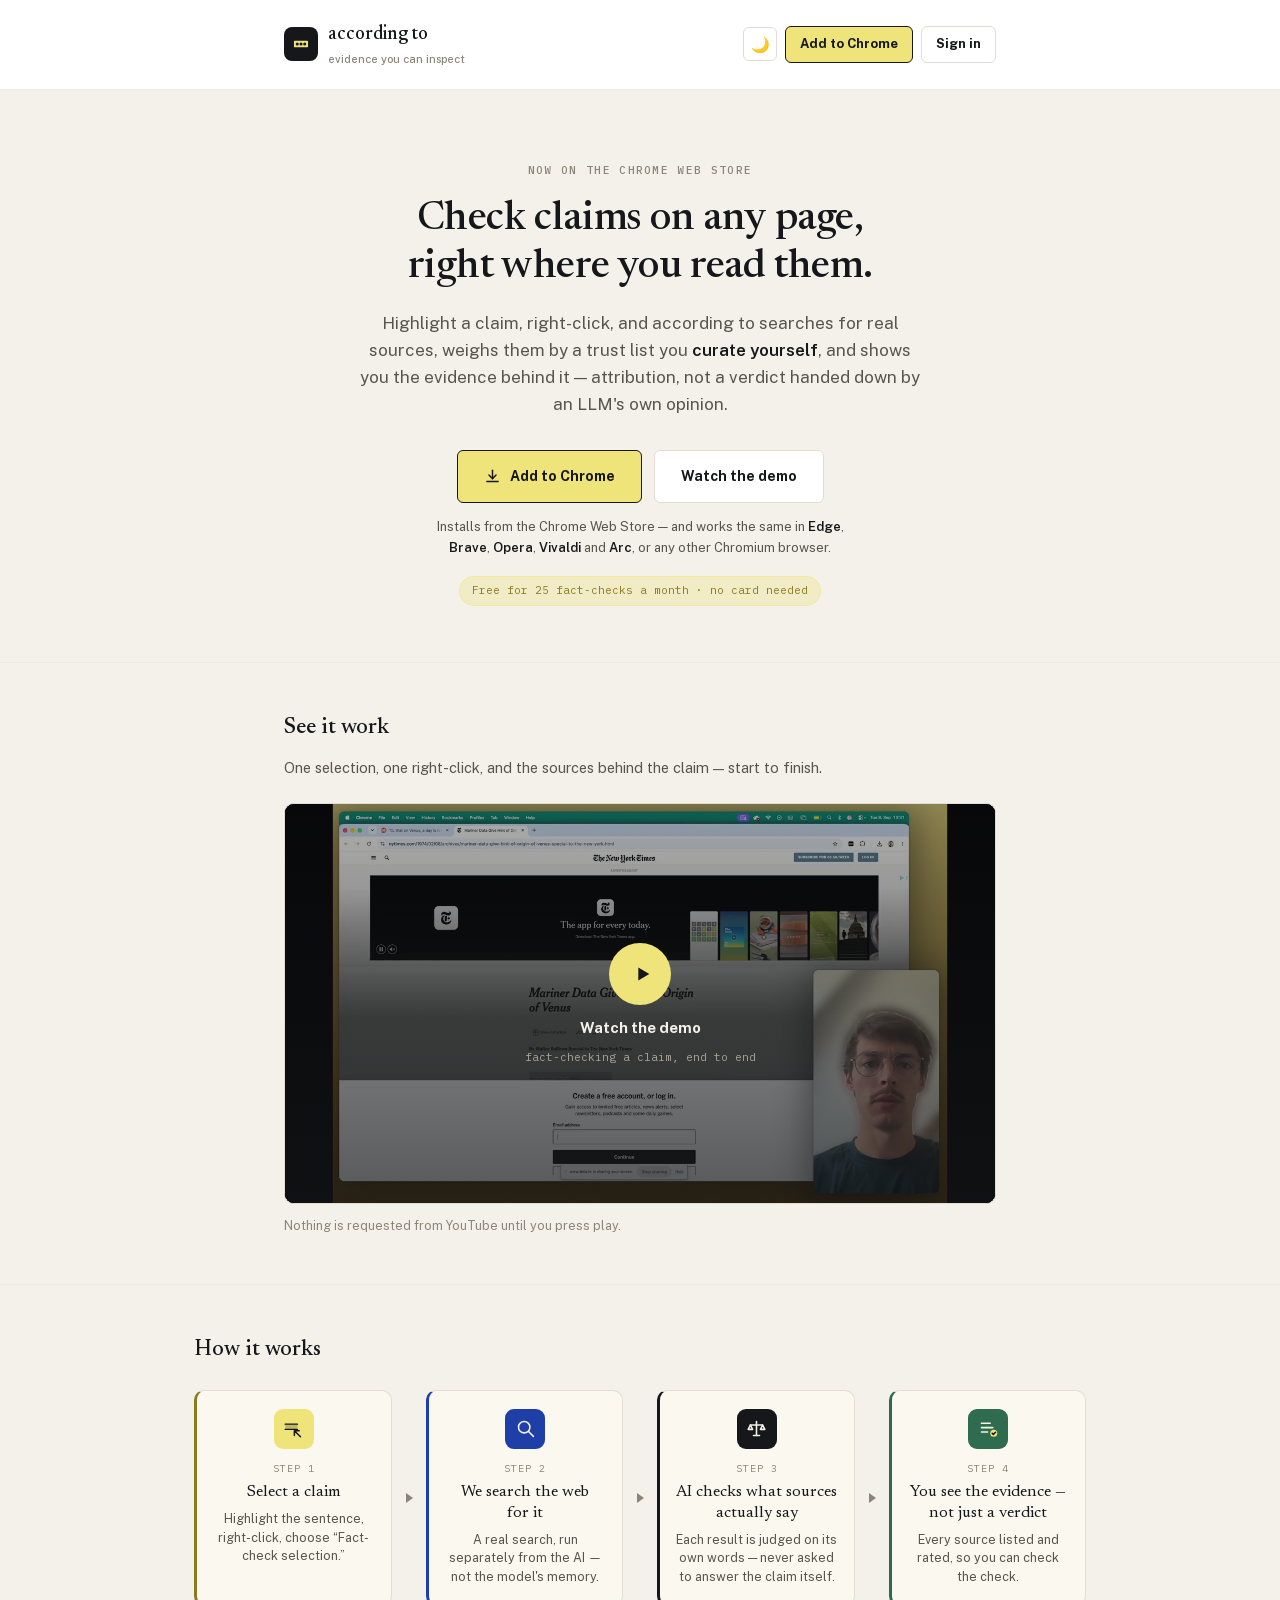
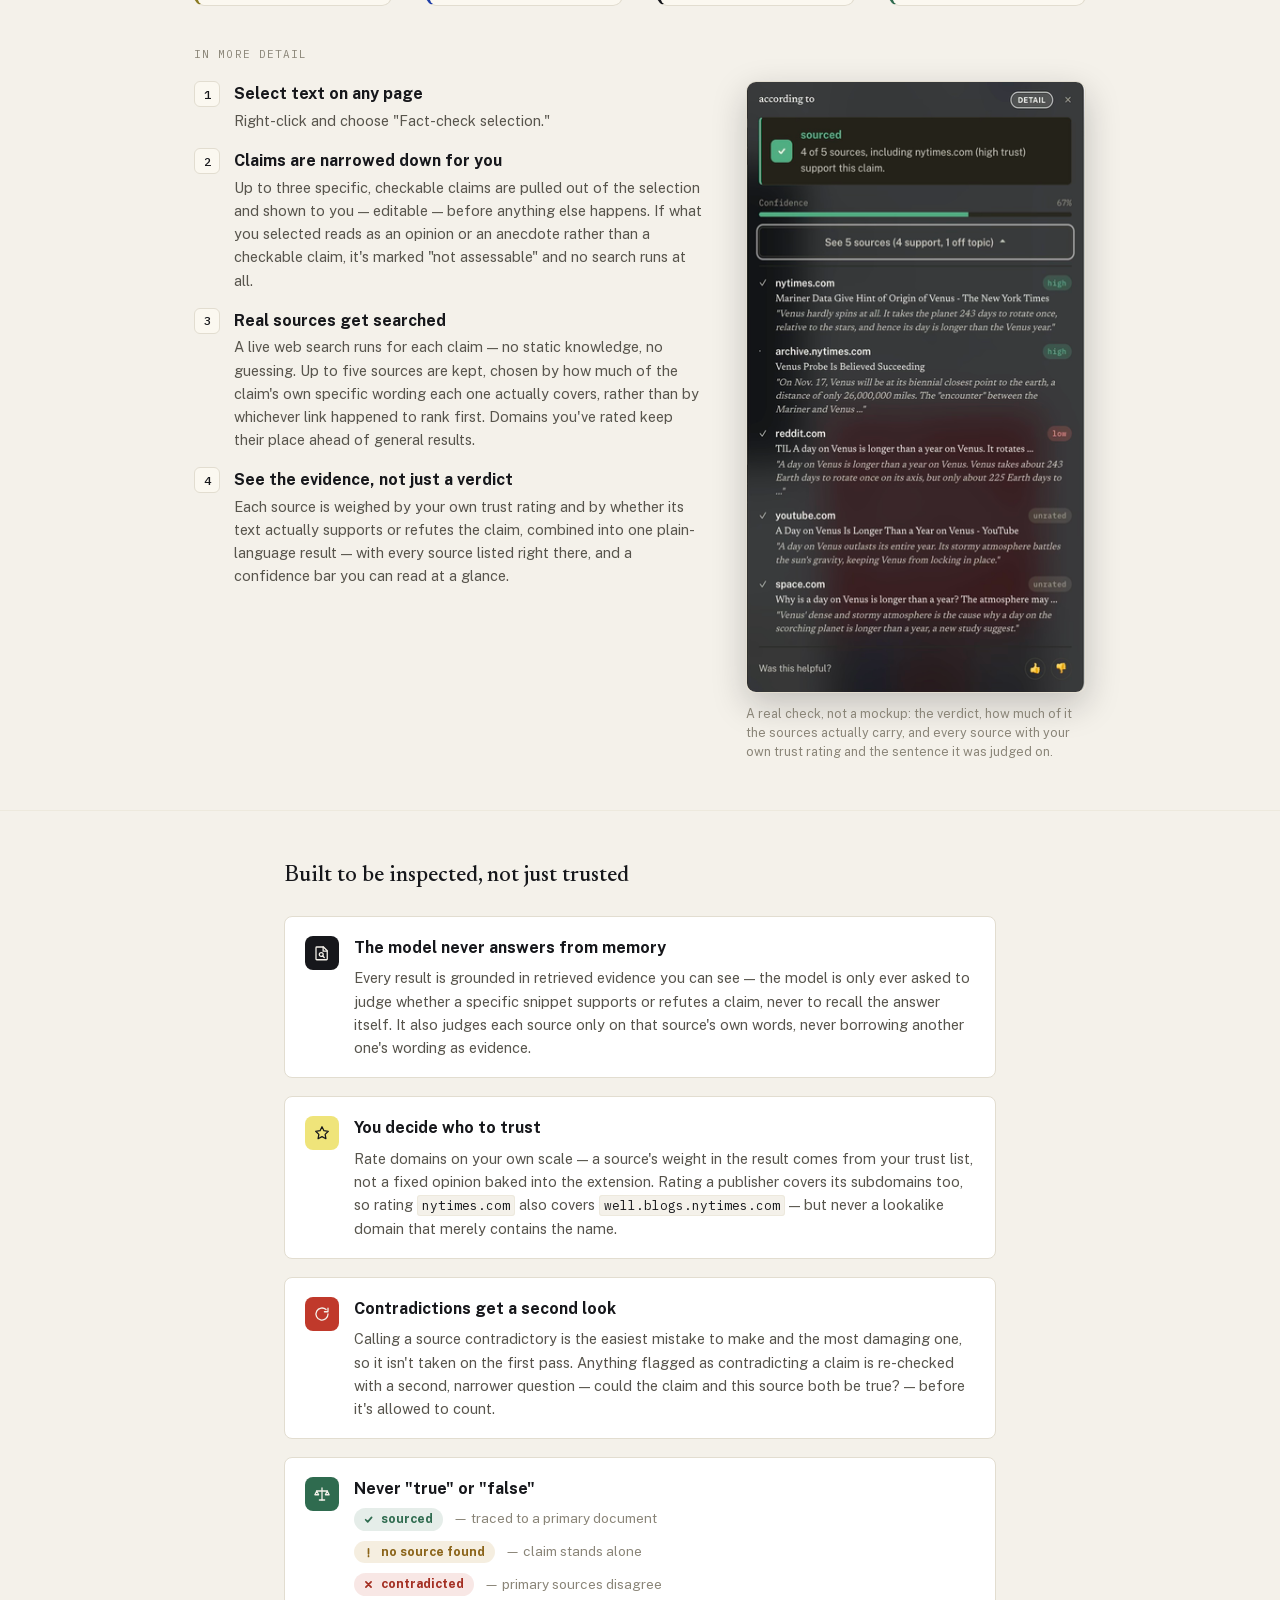
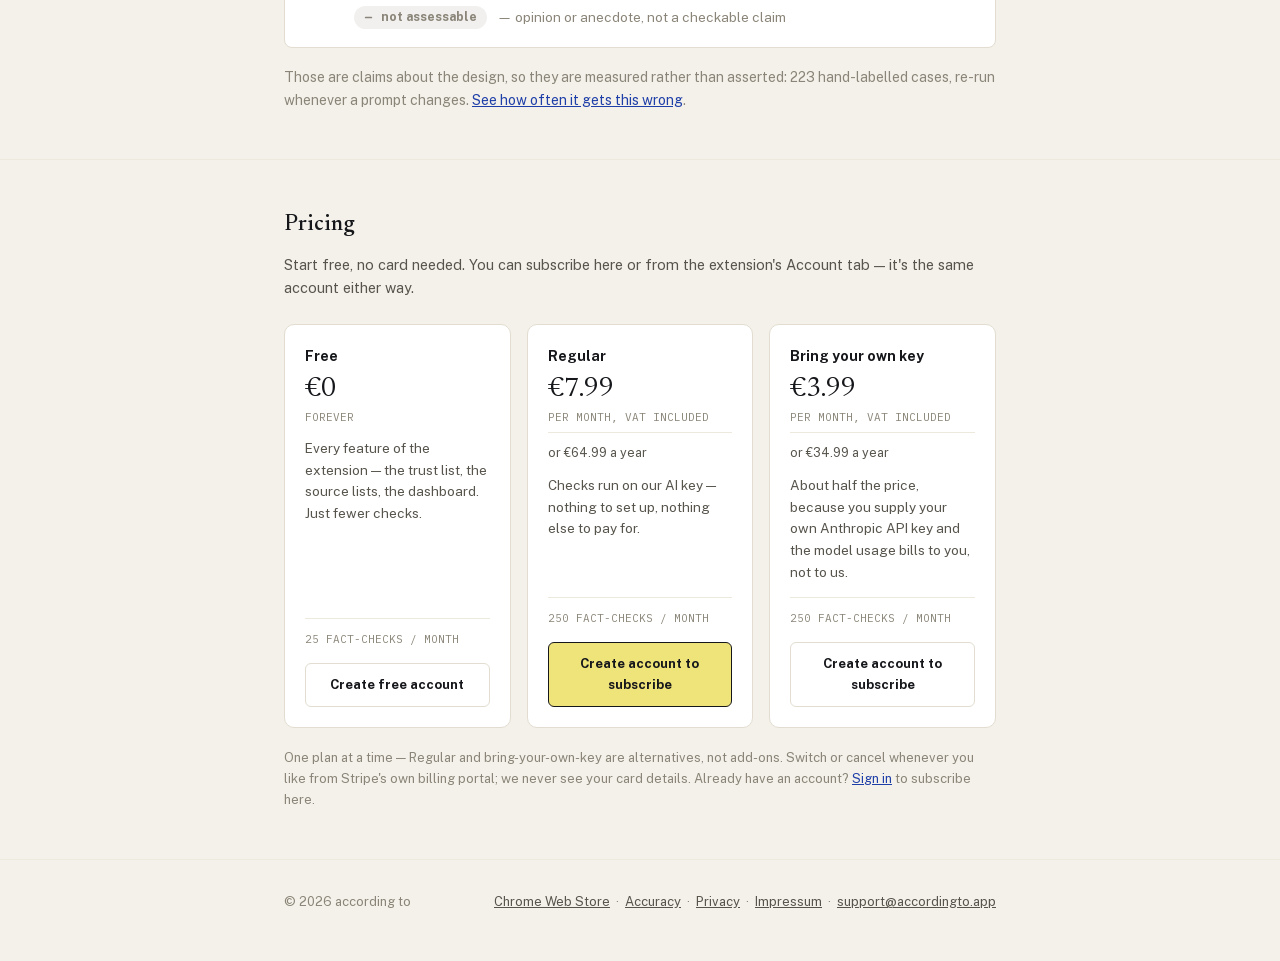
==== index.html @ 65d90afd "Publish the numbers instead of asking to be trusted The site argues the model is boxed in and every " ====
<!DOCTYPE html>
<html lang="en">
<head>
<meta charset="utf-8" />
<!-- GitHub Pages can't set response headers, so the policy has to ride in a
     meta tag. It is worth having even with 'unsafe-inline' (every script on
     these pages is inline): it stops an injected script from *loading* or
     *reaching* anywhere we don't already talk to, which is the step that
     turns an XSS into stolen session tokens — and this site keeps Supabase
     access and refresh tokens in localStorage. frame-ancestors is omitted
     deliberately: it is ignored in a meta tag and would only mislead. -->
<meta http-equiv="Content-Security-Policy" content="default-src 'none'; script-src 'self' 'unsafe-inline' https://static.cloudflareinsights.com; style-src 'self' 'unsafe-inline'; font-src 'self'; img-src 'self' data:; connect-src 'self' https://tvrnwuzjhiuhjfptxfep.supabase.co https://trudiligence-backend.purplecoast-a25f4bbe.westeurope.azurecontainerapps.io https://cloudflareinsights.com; frame-src https://www.youtube-nocookie.com; base-uri 'none'; form-action 'self'" />
<meta name="referrer" content="strict-origin-when-cross-origin" />
<script src="assets/theme-init.js"></script>
<meta name="viewport" content="width=device-width, initial-scale=1" />
<title>according to […] — evidence you can inspect</title>
<meta name="description" content="according to is a browser extension that checks claims on any page and reports attribution, not verdicts — real sources, weighed by a trust list you curate, with the evidence behind every claim. Free for 25 checks a month. For Chrome, Edge, Brave, Opera, Vivaldi and Arc." />
<link rel="canonical" href="https://accordingto.app/" />
<meta property="og:title" content="according to […] — evidence you can inspect" />
<meta property="og:description" content="A browser extension that checks claims on any page and reports attribution, not verdicts — real sources, weighed by a trust list you curate, with the evidence behind every claim." />
<meta property="og:type" content="website" />
<meta property="og:url" content="https://accordingto.app/" />
<meta name="twitter:card" content="summary" />
<link rel="icon" href="data:image/svg+xml,%3Csvg xmlns='http://www.w3.org/2000/svg' viewBox='0 0 100 100'%3E%3Crect x='2' y='2' width='96' height='96' rx='18' fill='%2316171B'/%3E%3Crect x='18' y='35' width='64' height='30' rx='4' fill='%23EFE47A'/%3E%3Ccircle cx='33' cy='50' r='7' fill='%2316171B'/%3E%3Ccircle cx='50' cy='50' r='7' fill='%2316171B'/%3E%3Ccircle cx='67' cy='50' r='7' fill='%2316171B'/%3E%3C/svg%3E" />
<link rel="stylesheet" href="assets/fonts.css" />
<style>
  /* Values below are taken from the extension's own popup.css/content.css
     token blocks so the site and the product read as one thing. Colour in
     this brand is carried by three patterns borrowed from there: a solid
     colour-filled icon square with a paper-coloured glyph (.fc-icon), a
     callout box with a colour-matched left border (.fc-verdict), and a
     tinted pill whose text is the full-strength colour (.bt-*-badge). */
  :root {
    --ink: #16171B;
    --ink-hover: #2C2D31;
    --paper: #F4F1EA;
    --white: #FFFFFF;
    --callout: #FBF8F0;
    --slot: #EFE47A;
    --slot-hover: #E6D964;
    --bracket: #8A7A22;
    --link: #1F3FA8;
    --link-hover: #16307E;
    --sourced: #2F6B4F;
    --sourced-tint: rgba(47, 107, 79, 0.12);
    --no-source: #B98A2E;
    --no-source-text: #8A6318;
    --no-source-tint: rgba(185, 138, 46, 0.15);
    --contradicted: #C0392B;
    --contradicted-text: #A32E22;
    --contradicted-tint: rgba(192, 57, 43, 0.12);
    --not-assessable: #8A8578;
    --not-assessable-tint: rgba(138, 133, 120, 0.12);
    --body-text: #57544C;
    --meta: #8A8578;
    --hairline: #E2DDD0;
    --hairline-soft: #EDE9DD;
    --shadow: rgba(22, 23, 27, 0.22);
  }
  /* Dark palette follows the system setting by default; an explicit toggle
     (data-theme) overrides it either way — see assets/theme.js. */
  @media (prefers-color-scheme: dark) {
    :root:not([data-theme="light"]) {
      --ink: #F4F1EA;
      --ink-hover: #E4E0D3;
      --paper: #16171B;
      --white: #1F2025;
      --callout: #24211A;
      --bracket: #D9C862;
      --link: #7C9CF0;
      --link-hover: #A9BEF2;
      --sourced: #4FAE82;
      --sourced-tint: rgba(79, 174, 130, 0.18);
      --no-source: #D9A94A;
      --no-source-text: #E4BE70;
      --no-source-tint: rgba(217, 169, 74, 0.16);
      --contradicted: #E2685C;
      --contradicted-text: #EB897F;
      --contradicted-tint: rgba(226, 104, 92, 0.16);
      --not-assessable: #9C9686;
      --not-assessable-tint: rgba(156, 150, 134, 0.16);
      --body-text: #C9C4B8;
      --meta: #9C9686;
      --hairline: #35322A;
      --hairline-soft: #2A2820;
      --shadow: rgba(0, 0, 0, 0.5);
    }
  }
  :root[data-theme="dark"] {
    --ink: #F4F1EA;
    --ink-hover: #E4E0D3;
    --paper: #16171B;
    --white: #1F2025;
    --callout: #24211A;
    --bracket: #D9C862;
    --link: #7C9CF0;
    --link-hover: #A9BEF2;
    --sourced: #4FAE82;
    --sourced-tint: rgba(79, 174, 130, 0.18);
    --no-source: #D9A94A;
    --no-source-text: #E4BE70;
    --no-source-tint: rgba(217, 169, 74, 0.16);
    --contradicted: #E2685C;
    --contradicted-text: #EB897F;
    --contradicted-tint: rgba(226, 104, 92, 0.16);
    --not-assessable: #9C9686;
    --not-assessable-tint: rgba(156, 150, 134, 0.16);
    --body-text: #C9C4B8;
    --meta: #9C9686;
    --hairline: #35322A;
    --hairline-soft: #2A2820;
    --shadow: rgba(0, 0, 0, 0.5);
  }
  * { box-sizing: border-box; }
  html, body {
    margin: 0;
    background: var(--paper);
    color: var(--ink);
    font-family: 'Public Sans', -apple-system, BlinkMacSystemFont, sans-serif;
    line-height: 1.6;
  }
  a { color: var(--link); }
  a:hover { color: var(--link-hover); }
  .wrap { max-width: 760px; margin: 0 auto; padding: 0 24px; }
  /* The flow diagram needs more horizontal room than the reading column. */
  .wrap-wide { max-width: 940px; margin: 0 auto; padding: 0 24px; }

  header.top {
    background: var(--white);
    padding: 20px 0;
    border-bottom: 1px solid var(--hairline-soft);
  }
  .top-inner {
    display: flex;
    align-items: center;
    justify-content: space-between;
    gap: 16px;
    flex-wrap: wrap;
  }
  .brand {
    display: flex;
    align-items: center;
    gap: 10px;
  }
  .nav-account {
    font-family: 'Public Sans', sans-serif;
    font-weight: 700;
    font-size: 13px;
    text-decoration: none;
    color: var(--ink);
    border: 1px solid var(--hairline);
    border-radius: 6px;
    padding: 7px 14px;
    background: var(--white);
  }
  .nav-account:hover { background: var(--paper); }
  .nav-install {
    font-family: 'Public Sans', sans-serif;
    font-weight: 700;
    font-size: 13px;
    text-decoration: none;
    color: #16171B;
    background: var(--slot);
    border: 1px solid #16171B;
    border-radius: 6px;
    padding: 7px 14px;
  }
  .nav-install:hover { color: #16171B; background: var(--slot-hover); }
  .nav-right { display: flex; align-items: center; gap: 8px; }
  .theme-toggle {
    width: 34px; height: 34px; border-radius: 6px; border: 1px solid var(--hairline); background: var(--white);
    font-size: 15px; line-height: 1; cursor: pointer; display: flex; align-items: center; justify-content: center;
  }
  .theme-toggle:hover { background: var(--paper); }
  .mark {
    width: 34px;
    height: 34px;
    border-radius: 8px;
    background: var(--ink);
    display: flex;
    align-items: center;
    justify-content: center;
    flex-shrink: 0;
  }
  .mark svg { width: 22px; height: 22px; }
  .wordmark {
    font-family: 'Newsreader', serif;
    font-weight: 500;
    font-size: 19px;
    white-space: nowrap;
  }
  .tagline {
    font-family: 'Public Sans', sans-serif;
    font-size: 11px;
    font-weight: 500;
    color: var(--meta);
    margin-top: 1px;
  }

  main.hero {
    padding: 72px 0 56px;
    text-align: center;
  }
  .eyebrow {
    font-family: 'IBM Plex Mono', monospace;
    font-size: 11px;
    font-weight: 500;
    letter-spacing: 0.12em;
    color: var(--meta);
    margin-bottom: 16px;
  }
  h1 {
    font-family: 'Newsreader', serif;
    font-weight: 500;
    font-size: 40px;
    line-height: 1.2;
    letter-spacing: -0.01em;
    margin: 0 0 18px;
  }
  .lede {
    font-size: 17px;
    color: var(--body-text);
    max-width: 560px;
    margin: 0 auto 32px;
  }
  .lede b { font-weight: 600; color: var(--ink); }
  .cta-row {
    display: flex;
    justify-content: center;
    align-items: stretch;
    gap: 12px;
    flex-wrap: wrap;
  }
  .cta-row .btn {
    display: inline-flex;
    align-items: center;
    padding: 14px 26px;
    font-size: 14px;
  }
  .btn {
    display: inline-block;
    padding: 12px 22px;
    border-radius: 6px;
    font-weight: 700;
    font-size: 13px;
    text-decoration: none;
  }
  /* The install action is the slot yellow everywhere it appears — the
     brand's own logo colour, and the one thing on the page asking to be
     pressed. Text and glyph on it are hardcoded ink rather than var(--ink):
     the yellow does not change between light and dark, so a token that
     flips to near-white would put white on yellow. Same reasoning as the
     extension's `.fc-icon svg path { stroke: #F4F1EA }`. */
  .btn-primary {
    background: var(--slot);
    color: #16171B;
    border: 1px solid #16171B;
  }
  .btn-primary:hover { color: #16171B; background: var(--slot-hover); }
  .btn-secondary {
    background: var(--white);
    color: var(--ink);
    border: 1px solid var(--hairline);
  }
  .btn-secondary:hover { color: var(--ink); background: var(--callout); }
  .btn-install {
    display: inline-flex;
    align-items: center;
    gap: 9px;
    padding: 14px 26px;
    font-size: 14px;
  }
  .btn-install svg { width: 17px; height: 17px; flex-shrink: 0; }
  /* The button says "Chrome" because that is the store it installs from;
     this line is what actually tells an Edge/Brave/Arc user it is for them. */
  .cta-compat {
    font-size: 13px;
    color: var(--body-text);
    margin: 14px auto 0;
    max-width: 440px;
  }
  .cta-compat b { font-weight: 600; color: var(--ink); }
  .badge {
    display: inline-block;
    margin-top: 18px;
    font-family: 'IBM Plex Mono', monospace;
    font-size: 11px;
    color: var(--bracket);
    background: rgba(239, 228, 122, 0.32);
    border: 1px solid rgba(239, 228, 122, 0.55);
    border-radius: 999px;
    padding: 5px 12px;
  }

  section {
    padding: 48px 0;
    border-top: 1px solid var(--hairline-soft);
  }
  h2 {
    font-family: 'Newsreader', serif;
    font-weight: 500;
    font-size: 22px;
    margin: 0 0 22px;
  }
  .section-intro {
    color: var(--body-text);
    font-size: 14.5px;
    margin: -12px 0 24px;
  }

  /* ---- Demo video: click-to-load, so nothing is requested from YouTube
     until the visitor actually asks for the video. ---- */
  .video-shell {
    position: relative;
    aspect-ratio: 16 / 9;
    border: 1px solid var(--hairline);
    border-radius: 10px;
    overflow: hidden;
    background: var(--ink);
  }
  .video-shell iframe { position: absolute; inset: 0; width: 100%; height: 100%; border: 0; }
  .video-facade {
    position: absolute;
    inset: 0;
    width: 100%;
    display: flex;
    flex-direction: column;
    align-items: center;
    justify-content: center;
    gap: 14px;
    background: var(--ink);
    border: 0;
    cursor: pointer;
    font-family: 'Public Sans', sans-serif;
    padding: 24px;
  }
  /* The opening frame of the video, served from our own hosting so the
     placeholder costs YouTube no request. See assets/img/demo-poster.jpg. */
  .video-poster {
    position: absolute;
    inset: 0;
    z-index: 0;
    width: 100%;
    height: 100%;
    object-fit: cover;
    transition: opacity 0.15s ease;
  }
  /* Scrim: paints over the poster (same stacking level, later in the box
     tree) but under the play button and labels, which are lifted to 1. */
  .video-facade::after {
    content: '';
    position: absolute;
    inset: 0;
    z-index: 0;
    background: linear-gradient(180deg, rgba(22, 23, 27, 0.35), rgba(22, 23, 27, 0.72));
    transition: opacity 0.15s ease;
  }
  .video-facade > :not(.video-poster) { position: relative; z-index: 1; }
  .video-facade:hover .video-play { transform: scale(1.06); }
  .video-facade:hover::after { opacity: 0.82; }
  .video-play {
    width: 62px;
    height: 62px;
    border-radius: 50%;
    background: var(--slot);
    display: flex;
    align-items: center;
    justify-content: center;
    transition: transform 0.15s ease;
  }
  .video-play svg { width: 22px; height: 22px; margin-left: 3px; }
  .video-facade .label {
    font-weight: 700;
    font-size: 15px;
    color: #F4F1EA;
  }
  .video-facade .sub {
    font-family: 'IBM Plex Mono', monospace;
    font-size: 11px;
    color: #A9A496;
  }
  .video-note {
    font-size: 12.5px;
    color: var(--meta);
    margin: 12px 0 0;
  }

  /* ---- Flow diagram (from workflow.pptx) ---- */
  .flow {
    list-style: none;
    margin: 0 0 8px;
    padding: 0;
    display: grid;
    grid-template-columns: repeat(4, 1fr);
    gap: 34px;
  }
  .flow li {
    position: relative;
    background: var(--callout);
    border: 1px solid var(--hairline);
    border-left: 3px solid var(--meta);
    border-radius: 10px;
    padding: 18px 16px;
    text-align: center;
  }
  /* One colour per step, each picked for a reason rather than for variety:
     the highlighter yellow for the step where you highlight something, the
     citation blue for the step that goes and finds sources, ink for the
     model (ink is this brand's "active/primary" role), and the sourced
     green for the step that produces the verdict. Nothing here invents a
     colour the extension doesn't already use. */
  .flow li:nth-child(1) { border-left-color: var(--bracket); }
  .flow li:nth-child(2) { border-left-color: var(--link); }
  .flow li:nth-child(3) { border-left-color: var(--ink); }
  .flow li:nth-child(4) { border-left-color: var(--sourced); }
  /* Arrows sit in the grid gap, so they never affect card sizing. */
  .flow li:not(:last-child)::after {
    content: "";
    position: absolute;
    top: 50%;
    right: -22px;
    width: 0;
    height: 0;
    border-left: 7px solid var(--meta);
    border-top: 5.5px solid transparent;
    border-bottom: 5.5px solid transparent;
    transform: translateY(-50%);
  }
  /* Solid colour-filled square with the glyph knocked out of it — the
     extension's `.fc-icon` pattern, glyph inheriting via currentColor. */
  .flow-icon {
    width: 40px;
    height: 40px;
    margin: 0 auto 12px;
    border-radius: 9px;
    display: flex;
    align-items: center;
    justify-content: center;
  }
  .flow li:nth-child(1) .flow-icon { background: var(--slot); color: #16171B; }
  .flow li:nth-child(2) .flow-icon { background: var(--link); color: #F4F1EA; }
  /* Both sides tokenised, so this pair inverts together in dark mode the
     way the extension's primary button does, instead of going low-contrast. */
  .flow li:nth-child(3) .flow-icon { background: var(--ink); color: var(--paper); }
  .flow li:nth-child(4) .flow-icon { background: var(--sourced); color: #F4F1EA; }
  .flow-icon svg { width: 21px; height: 21px; }
  .flow-step {
    font-family: 'IBM Plex Mono', monospace;
    font-size: 10px;
    letter-spacing: 0.1em;
    color: var(--meta);
    margin-bottom: 5px;
  }
  .flow-title {
    font-family: 'Newsreader', serif;
    font-size: 16px;
    line-height: 1.3;
    color: var(--ink);
    margin-bottom: 7px;
  }
  .flow-sub {
    font-size: 12.5px;
    line-height: 1.5;
    color: var(--body-text);
  }
  @media (max-width: 860px) {
    .flow { grid-template-columns: repeat(2, 1fr); gap: 34px; }
    /* In two columns, items 1 and 3 point right; 2 points down to 3. */
    .flow li:nth-child(2)::after {
      top: auto;
      right: 50%;
      bottom: -20px;
      transform: translateX(50%);
      border-left: 5.5px solid transparent;
      border-right: 5.5px solid transparent;
      border-top: 7px solid var(--meta);
      border-bottom: 0;
    }
  }
  @media (max-width: 560px) {
    .flow { grid-template-columns: 1fr; gap: 34px; }
    .flow li:not(:last-child)::after,
    .flow li:nth-child(2)::after {
      top: auto;
      right: 50%;
      bottom: -20px;
      transform: translateX(50%);
      border-left: 5.5px solid transparent;
      border-right: 5.5px solid transparent;
      border-top: 7px solid var(--meta);
      border-bottom: 0;
    }
  }

  .steps {
    list-style: none;
    margin: 0;
    padding: 0;
    display: grid;
    gap: 16px;
  }
  .steps li {
    display: flex;
    gap: 14px;
    align-items: flex-start;
  }
  .steps .num {
    flex-shrink: 0;
    width: 26px;
    height: 26px;
    border-radius: 6px;
    background: var(--callout);
    border: 1px solid var(--hairline);
    color: var(--ink);
    font-family: 'IBM Plex Mono', monospace;
    font-weight: 500;
    font-size: 12px;
    display: flex;
    align-items: center;
    justify-content: center;
  }
  .steps .step-title {
    font-weight: 700;
    margin-bottom: 2px;
  }
  .steps .step-body {
    color: var(--body-text);
    font-size: 14.5px;
  }
  .detail-head {
    font-family: 'IBM Plex Mono', monospace;
    font-size: 11px;
    letter-spacing: 0.1em;
    color: var(--meta);
    margin: 40px 0 18px;
  }
  /* The prose and the thing it describes, side by side — the screenshot is
     a real check, not a mockup, so it carries more than any diagram can. */
  .detail-grid {
    display: grid;
    grid-template-columns: 1fr 340px;
    gap: 40px;
    align-items: start;
  }
  .shot { margin: 0; }
  .shot img {
    display: block;
    width: 100%;
    border-radius: 10px;
    border: 1px solid var(--hairline);
    box-shadow: 0 12px 34px var(--shadow);
  }
  .shot figcaption {
    font-size: 12.5px;
    line-height: 1.5;
    color: var(--meta);
    margin-top: 12px;
  }
  @media (max-width: 860px) {
    .detail-grid { grid-template-columns: 1fr; gap: 32px; }
    .shot img { max-width: 340px; margin: 0 auto; }
    .shot figcaption { max-width: 340px; margin-left: auto; margin-right: auto; }
  }

  .principles {
    display: grid;
    gap: 18px;
  }
  /* The measured-accuracy pointer. Deliberately quiet and directly under the
     principles it makes checkable — a claim about being inspectable should
     sit next to the thing that lets you inspect it, not in the footer. */
  .principles-measured {
    margin: 18px 0 0;
    font-size: 14px;
    color: var(--meta);
  }
  .principle {
    border: 1px solid var(--hairline);
    border-radius: 8px;
    padding: 18px 20px;
    background: var(--white);
    display: flex;
    gap: 15px;
    align-items: flex-start;
  }
  /* Same shape as the flow-diagram icons and the extension's own verdict
     icon: a colour-filled square with the glyph knocked out of it. */
  .principle-icon {
    width: 34px;
    height: 34px;
    border-radius: 8px;
    flex-shrink: 0;
    display: flex;
    align-items: center;
    justify-content: center;
    margin-top: 1px;
  }
  .principle-icon svg { width: 18px; height: 18px; }
  .principle:nth-child(1) .principle-icon { background: var(--ink); color: var(--paper); }
  .principle:nth-child(2) .principle-icon { background: var(--slot); color: #16171B; }
  .principle:nth-child(3) .principle-icon { background: var(--contradicted); color: #F4F1EA; }
  .principle:nth-child(4) .principle-icon { background: var(--sourced); color: #F4F1EA; }
  @media (max-width: 460px) {
    .principle { flex-direction: column; gap: 12px; }
  }
  .principle .title {
    font-weight: 700;
    margin-bottom: 6px;
    color: var(--ink);
  }
  .principle .body {
    color: var(--body-text);
    font-size: 14.5px;
  }
  .principle code {
    font-family: 'IBM Plex Mono', monospace;
    font-size: 0.88em;
    background: var(--paper);
    border: 1px solid var(--hairline-soft);
    border-radius: 3px;
    padding: 1px 4px;
    color: var(--ink);
  }

  .verdicts {
    display: flex;
    flex-direction: column;
    gap: 10px;
    font-size: 13.5px;
  }
  .verdicts .row {
    display: flex;
    align-items: center;
    gap: 10px;
  }
  /* Tinted pill, full-strength colour for the text — the extension's own
     `.bt-source-trust-badge` / `.bt-level.is-active` treatment. The four
     verdicts are the one place this brand spends colour on meaning, so
     they are the one place the site should look like the product. */
  .verdicts .pill {
    display: inline-flex;
    align-items: center;
    gap: 6px;
    font-weight: 700;
    font-size: 12.5px;
    line-height: 1.35;
    padding: 3px 10px 3px 8px;
    border-radius: 999px;
    flex-shrink: 0;
    white-space: nowrap;
  }
  /* The four glyphs are the extension's own (content.js's CHECK/WARN/X/DASH
     paths), stroked in the pill's text colour rather than redrawn. */
  .verdicts .pill svg { width: 13px; height: 13px; flex-shrink: 0; }
  .verdicts .desc { color: var(--meta); }
  .pill-sourced { background: var(--sourced-tint); color: var(--sourced); }
  .pill-no-source { background: var(--no-source-tint); color: var(--no-source-text); }
  .pill-contradicted { background: var(--contradicted-tint); color: var(--contradicted-text); }
  .pill-not-assessable { background: var(--not-assessable-tint); color: var(--meta); }

  /* ---- Pricing ---- */
  .plans {
    display: grid;
    grid-template-columns: repeat(3, 1fr);
    gap: 16px;
  }
  .plan {
    border: 1px solid var(--hairline);
    border-radius: 10px;
    padding: 20px;
    background: var(--white);
    display: flex;
    flex-direction: column;
  }
  .plan-name {
    font-weight: 700;
    font-size: 14px;
    margin-bottom: 8px;
  }
  .plan-price {
    font-family: 'Newsreader', serif;
    font-size: 27px;
    line-height: 1.1;
    color: var(--ink);
  }
  .plan-per {
    font-family: 'IBM Plex Mono', monospace;
    font-size: 11px;
    color: var(--meta);
    margin-top: 4px;
  }
  .plan-alt {
    font-size: 12.5px;
    color: var(--body-text);
    margin-top: 6px;
    padding-top: 10px;
    border-top: 1px solid var(--hairline-soft);
  }
  .plan-body {
    font-size: 13.5px;
    color: var(--body-text);
    margin-top: 12px;
  }
  .plan-quota {
    font-family: 'IBM Plex Mono', monospace;
    font-size: 11px;
    color: var(--meta);
    margin-top: auto;
    padding-top: 12px;
    border-top: 1px solid var(--hairline-soft);
  }
  .plan-body { margin-bottom: 14px; }
  /* Sits below the pinned quota line, so all three cards' buttons align
     regardless of how long the body copy above them runs. */
  .plan-cta {
    margin-top: 14px;
    display: flex;
    flex-direction: column;
    gap: 8px;
  }
  .plan-cta .btn {
    display: block;
    text-align: center;
    padding: 11px 14px;
    font-size: 13px;
    cursor: pointer;
    font-family: 'Public Sans', sans-serif;
    width: 100%;
  }
  .plan-cta button.btn { border-width: 1px; border-style: solid; }
  .plan-cta .btn[disabled] { opacity: 0.5; cursor: not-allowed; }
  /* The annual option is a quieter second action, not a second button
     competing with the first. */
  .plan-alt-action {
    background: none;
    border: 0;
    padding: 0;
    font-family: 'Public Sans', sans-serif;
    font-size: 12.5px;
    color: var(--link);
    text-decoration: underline;
    cursor: pointer;
  }
  .plan-alt-action:hover { color: var(--link-hover); }
  .plan-state {
    font-family: 'IBM Plex Mono', monospace;
    font-size: 11px;
    color: var(--sourced);
    background: var(--sourced-tint);
    border-radius: 6px;
    padding: 8px 10px;
    text-align: center;
  }
  .plan-hint {
    font-size: 12.5px;
    color: var(--meta);
    text-align: center;
  }
  .plan-warn {
    font-size: 12.5px;
    color: var(--contradicted-text);
    background: var(--contradicted-tint);
    border-radius: 6px;
    padding: 8px 10px;
    text-align: center;
  }
  .plans-note {
    font-size: 13px;
    color: var(--meta);
    margin: 20px 0 0;
  }
  .plans-msg {
    font-size: 13px;
    margin: 14px 0 0;
    padding: 10px 12px;
    border-radius: 6px;
    background: var(--contradicted-tint);
    color: var(--contradicted-text);
  }
  .plans-msg[hidden] { display: none; }
  @media (max-width: 680px) {
    .plans { grid-template-columns: 1fr; }
  }

  footer {
    padding: 32px 0 48px;
    border-top: 1px solid var(--hairline-soft);
    color: var(--meta);
    font-size: 13px;
    display: flex;
    justify-content: space-between;
    flex-wrap: wrap;
    gap: 10px;
  }
  footer a { color: var(--body-text); }

  @media (max-width: 520px) {
    h1 { font-size: 30px; }
    main.hero { padding: 52px 0 40px; }
    .nav-install { display: none; }
  }
</style>
</head>
<body>

<header class="top">
  <div class="wrap top-inner">
    <div class="brand">
      <div class="mark">
        <svg viewBox="0 0 100 100"><rect x="18" y="35" width="64" height="30" rx="4" fill="#EFE47A"/><circle cx="33" cy="50" r="7" fill="#16171B"/><circle cx="50" cy="50" r="7" fill="#16171B"/><circle cx="67" cy="50" r="7" fill="#16171B"/></svg>
      </div>
      <div>
        <div class="wordmark">according to</div>
        <div class="tagline">evidence you can inspect</div>
      </div>
    </div>
    <div class="nav-right">
      <button type="button" id="theme-toggle" class="theme-toggle"></button>
      <a class="nav-install" href="https://chromewebstore.google.com/detail/according-to/jlggllcjehpodnejbimkleijnjobffgi?utm_source=accordingto.app&amp;utm_medium=site&amp;utm_campaign=nav" target="_blank" rel="noopener">Add to Chrome</a>
      <a id="nav-account-link" class="nav-account" href="login.html">Sign in</a>
    </div>
  </div>
</header>

<main class="hero">
  <div class="wrap">
    <div class="eyebrow">NOW ON THE CHROME WEB STORE</div>
    <h1>Check claims on any page,<br />right where you read them.</h1>
    <p class="lede">
      Highlight a claim, right-click, and according to searches for real
      sources, weighs them by a trust list you <b>curate yourself</b>, and shows
      you the evidence behind it — attribution, not a verdict handed down
      by an LLM's own opinion.
    </p>
    <div class="cta-row">
      <a class="btn btn-primary btn-install" href="https://chromewebstore.google.com/detail/according-to/jlggllcjehpodnejbimkleijnjobffgi?utm_source=accordingto.app&amp;utm_medium=site&amp;utm_campaign=hero" target="_blank" rel="noopener">
        <svg viewBox="0 0 24 24" fill="none" stroke="currentColor" stroke-width="2" stroke-linecap="round" stroke-linejoin="round" aria-hidden="true"><path d="M12 3v12"/><path d="M7 10l5 5 5-5"/><path d="M4 19h16"/></svg>
        Add to Chrome
      </a>
      <a class="btn btn-secondary" href="#demo">Watch the demo</a>
    </div>
    <p class="cta-compat">
      Installs from the Chrome Web Store — and works the same in
      <b>Edge</b>, <b>Brave</b>, <b>Opera</b>, <b>Vivaldi</b> and
      <b>Arc</b>, or any other Chromium browser.
    </p>
    <div class="badge">Free for 25 fact-checks a month · no card needed</div>
  </div>
</main>

<section id="demo">
  <div class="wrap">
    <h2>See it work</h2>
    <p class="section-intro">
      One selection, one right-click, and the sources behind the claim —
      start to finish.
    </p>
    <div class="video-shell">
      <button type="button" class="video-facade" id="demo-play" aria-label="Play the according to demo video">
        <img class="video-poster" src="assets/img/demo-poster.jpg" width="1280" height="720"
             loading="lazy" decoding="async" alt="" />
        <span class="video-play" aria-hidden="true">
          <svg viewBox="0 0 24 24" aria-hidden="true"><path d="M8 5l12 7-12 7z" fill="#16171B"/></svg>
        </span>
        <span class="label">Watch the demo</span>
        <span class="sub">fact-checking a claim, end to end</span>
      </button>
    </div>
    <p class="video-note">
      Nothing is requested from YouTube until you press play.
    </p>
  </div>
</section>

<section id="how-it-works">
  <div class="wrap-wide">
    <h2>How it works</h2>
    <ol class="flow">
      <li>
        <div class="flow-icon" aria-hidden="true">
          <svg viewBox="0 0 24 24" fill="none" stroke="currentColor" stroke-width="1.7" stroke-linecap="round" stroke-linejoin="round"><rect x="2.5" y="7" width="14" height="6" rx="1.5" fill="currentColor" opacity="0.22" stroke="none"/><path d="M2.5 7h14M2.5 13h14" stroke="currentColor"/><path d="M13 14.5l7 7M13 14.5v5.5M13 14.5h5.5" /></svg>
        </div>
        <div class="flow-step">STEP 1</div>
        <div class="flow-title">Select a claim</div>
        <div class="flow-sub">Highlight the sentence, right-click, choose “Fact-check selection.”</div>
      </li>
      <li>
        <div class="flow-icon" aria-hidden="true">
          <svg viewBox="0 0 24 24" fill="none" stroke="currentColor" stroke-width="1.8" stroke-linecap="round" stroke-linejoin="round"><circle cx="10.5" cy="10.5" r="6.5"/><path d="M15.5 15.5L21 21"/></svg>
        </div>
        <div class="flow-step">STEP 2</div>
        <div class="flow-title">We search the web for&nbsp;it</div>
        <div class="flow-sub">A real search, run separately from the AI — not the model's memory.</div>
      </li>
      <li>
        <div class="flow-icon" aria-hidden="true">
          <svg viewBox="0 0 24 24" fill="none" stroke="currentColor" stroke-width="1.8" stroke-linecap="round" stroke-linejoin="round"><path d="M12 4v16"/><path d="M5 8h14"/><path d="M5 8l-2.5 5h5z"/><path d="M19 8l-2.5 5h5z"/><path d="M8.5 20h7"/></svg>
        </div>
        <div class="flow-step">STEP 3</div>
        <div class="flow-title">AI checks what sources actually say</div>
        <div class="flow-sub">Each result is judged on its own words — never asked to answer the claim itself.</div>
      </li>
      <li>
        <div class="flow-icon" aria-hidden="true">
          <svg viewBox="0 0 24 24" fill="none" stroke="currentColor" stroke-width="1.8" stroke-linecap="round" stroke-linejoin="round"><path d="M4 6h10M4 11h13M4 16h7"/><circle cx="18" cy="17.5" r="4" fill="#EFE47A" stroke="none"/><path d="M16.3 17.6l1.3 1.3 2.4-2.6" stroke="#16171B"/></svg>
        </div>
        <div class="flow-step">STEP 4</div>
        <div class="flow-title">You see the evidence — not just a verdict</div>
        <div class="flow-sub">Every source listed and rated, so you can check the check.</div>
      </li>
    </ol>
  </div>
  <div class="wrap-wide">
    <div class="detail-head">IN MORE DETAIL</div>
    <div class="detail-grid">
    <ol class="steps">
      <li>
        <div class="num">1</div>
        <div>
          <div class="step-title">Select text on any page</div>
          <div class="step-body">Right-click and choose "Fact-check selection."</div>
        </div>
      </li>
      <li>
        <div class="num">2</div>
        <div>
          <div class="step-title">Claims are narrowed down for you</div>
          <div class="step-body">Up to three specific, checkable claims are pulled out of the selection and shown to you — editable — before anything else happens. If what you selected reads as an opinion or an anecdote rather than a checkable claim, it's marked "not assessable" and no search runs at all.</div>
        </div>
      </li>
      <li>
        <div class="num">3</div>
        <div>
          <div class="step-title">Real sources get searched</div>
          <div class="step-body">A live web search runs for each claim — no static knowledge, no guessing. Up to five sources are kept, chosen by how much of the claim's own specific wording each one actually covers, rather than by whichever link happened to rank first. Domains you've rated keep their place ahead of general results.</div>
        </div>
      </li>
      <li>
        <div class="num">4</div>
        <div>
          <div class="step-title">See the evidence, not just a verdict</div>
          <div class="step-body">Each source is weighed by your own trust rating and by whether its text actually supports or refutes the claim, combined into one plain-language result — with every source listed right there, and a confidence bar you can read at a glance.</div>
        </div>
      </li>
    </ol>
    <figure class="shot">
      <img src="assets/img/result-card.png" width="360" height="612" loading="lazy" decoding="async"
           alt="The according to result card: a green “sourced” verdict reading “4 of 5 sources, including nytimes.com (high trust) support this claim”, a 67% confidence bar, and five sources listed underneath — nytimes.com and archive.nytimes.com marked high trust, reddit.com low, youtube.com and space.com unrated — each with the quoted sentence it was judged on." />
      <figcaption>
        A real check, not a mockup: the verdict, how much of it the sources
        actually carry, and every source with your own trust rating and the
        sentence it was judged on.
      </figcaption>
    </figure>
    </div>
  </div>
</section>

<section>
  <div class="wrap">
    <h2>Built to be inspected, not just trusted</h2>
    <div class="principles">
      <div class="principle">
        <div class="principle-icon" aria-hidden="true"><svg viewBox="0 0 24 24" fill="none" stroke="currentColor" stroke-width="1.7" stroke-linecap="round" stroke-linejoin="round"><path d="M5 4h9l5 5v11a1 1 0 0 1-1 1H5a1 1 0 0 1-1-1V5a1 1 0 0 1 1-1z"/><path d="M13.5 4v5.5H19"/><circle cx="11" cy="14" r="2.6"/><path d="M12.9 15.9L15 18"/></svg></div>
        <div>
        <div class="title">The model never answers from memory</div>
        <div class="body">Every result is grounded in retrieved evidence you can see — the model is only ever asked to judge whether a specific snippet supports or refutes a claim, never to recall the answer itself. It also judges each source only on that source's own words, never borrowing another one's wording as evidence.</div>
        </div>
      </div>
      <div class="principle">
        <div class="principle-icon" aria-hidden="true"><svg viewBox="0 0 24 24" fill="none" stroke="currentColor" stroke-width="1.7" stroke-linecap="round" stroke-linejoin="round"><path d="M12 3.6l2.6 5.3 5.8.8-4.2 4.1 1 5.8-5.2-2.7-5.2 2.7 1-5.8L3.6 9.7l5.8-.8z"/></svg></div>
        <div>
        <div class="title">You decide who to trust</div>
        <div class="body">Rate domains on your own scale — a source's weight in the result comes from your trust list, not a fixed opinion baked into the extension. Rating a publisher covers its subdomains too, so rating <code>nytimes.com</code> also covers <code>well.blogs.nytimes.com</code> — but never a lookalike domain that merely contains the name.</div>
        </div>
      </div>
      <div class="principle">
        <div class="principle-icon" aria-hidden="true"><svg viewBox="0 0 24 24" fill="none" stroke="currentColor" stroke-width="1.7" stroke-linecap="round" stroke-linejoin="round"><path d="M20 12a8 8 0 1 1-2.6-5.9"/><path d="M20 4.2V9h-4.8"/></svg></div>
        <div>
        <div class="title">Contradictions get a second look</div>
        <div class="body">Calling a source contradictory is the easiest mistake to make and the most damaging one, so it isn't taken on the first pass. Anything flagged as contradicting a claim is re-checked with a second, narrower question — could the claim and this source both be true? — before it's allowed to count.</div>
        </div>
      </div>
      <div class="principle">
        <div class="principle-icon" aria-hidden="true"><svg viewBox="0 0 24 24" fill="none" stroke="currentColor" stroke-width="1.7" stroke-linecap="round" stroke-linejoin="round"><path d="M12 4v16"/><path d="M5 8h14"/><path d="M5 8l-2.5 5h5z"/><path d="M19 8l-2.5 5h5z"/><path d="M8.5 20h7"/></svg></div>
        <div>
        <div class="title">Never "true" or "false"</div>
        <div class="body">
          <div class="verdicts">
            <div class="row"><span class="pill pill-sourced"><svg viewBox="0 0 100 100" fill="none" stroke="currentColor" stroke-width="13" stroke-linecap="round" stroke-linejoin="round" aria-hidden="true"><path d="M28 52 L44 68 L74 34"/></svg>sourced</span><span class="desc">— traced to a primary document</span></div>
            <div class="row"><span class="pill pill-no-source"><svg viewBox="0 0 100 100" fill="none" stroke="currentColor" stroke-width="13" stroke-linecap="round" stroke-linejoin="round" aria-hidden="true"><path d="M50 22 L50 60 M50 76 L50 80"/></svg>no source found</span><span class="desc">— claim stands alone</span></div>
            <div class="row"><span class="pill pill-contradicted"><svg viewBox="0 0 100 100" fill="none" stroke="currentColor" stroke-width="13" stroke-linecap="round" stroke-linejoin="round" aria-hidden="true"><path d="M30 30 L70 70 M70 30 L30 70"/></svg>contradicted</span><span class="desc">— primary sources disagree</span></div>
            <div class="row"><span class="pill pill-not-assessable"><svg viewBox="0 0 100 100" fill="none" stroke="currentColor" stroke-width="13" stroke-linecap="round" stroke-linejoin="round" aria-hidden="true"><path d="M28 50 L72 50"/></svg>not assessable</span><span class="desc">— opinion or anecdote, not a checkable claim</span></div>
          </div>
        </div>
        </div>
      </div>
    </div>
    <p class="principles-measured">
      Those are claims about the design, so they are measured rather than
      asserted: 223 hand-labelled cases, re-run whenever a prompt changes.
      <a href="accuracy.html">See how often it gets this wrong</a>.
    </p>
  </div>
</section>

<section id="pricing">
  <div class="wrap">
    <h2>Pricing</h2>
    <p class="section-intro">
      Start free, no card needed. You can subscribe here or from the
      extension's Account tab — it's the same account either way.
    </p>
    <div class="plans">
      <div class="plan">
        <div class="plan-name">Free</div>
        <div class="plan-price">€0</div>
        <div class="plan-per">FOREVER</div>
        <div class="plan-body">Every feature of the extension — the trust list, the source lists, the dashboard. Just fewer checks.</div>
        <div class="plan-quota">25 FACT-CHECKS / MONTH</div>
        <div class="plan-cta" data-plan="free">
          <a class="btn btn-secondary" href="login.html?mode=signup&amp;next=%2Findex.html%23pricing">Create free account</a>
        </div>
      </div>
      <div class="plan">
        <div class="plan-name">Regular</div>
        <div class="plan-price">€7.99</div>
        <div class="plan-per">PER MONTH, VAT INCLUDED</div>
        <div class="plan-alt">or €64.99 a year</div>
        <div class="plan-body">Checks run on our AI key — nothing to set up, nothing else to pay for.</div>
        <div class="plan-quota">250 FACT-CHECKS / MONTH</div>
        <div class="plan-cta" data-plan="regular">
          <a class="btn btn-primary" href="login.html?mode=signup&amp;next=%2Findex.html%23pricing">Create account to subscribe</a>
        </div>
      </div>
      <div class="plan">
        <div class="plan-name">Bring your own key</div>
        <div class="plan-price">€3.99</div>
        <div class="plan-per">PER MONTH, VAT INCLUDED</div>
        <div class="plan-alt">or €34.99 a year</div>
        <div class="plan-body">About half the price, because you supply your own Anthropic API key and the model usage bills to you, not to us.</div>
        <div class="plan-quota">250 FACT-CHECKS / MONTH</div>
        <div class="plan-cta" data-plan="byok">
          <a class="btn btn-secondary" href="login.html?mode=signup&amp;next=%2Findex.html%23pricing">Create account to subscribe</a>
        </div>
      </div>
    </div>
    <p class="plans-msg" id="plans-msg" hidden></p>
    <p class="plans-note" id="plans-note">
      One plan at a time — Regular and bring-your-own-key are alternatives,
      not add-ons. Switch or cancel whenever you like from Stripe's own
      billing portal; we never see your card details.
      <span id="plans-signin">Already have an account?
      <a href="login.html?next=%2Findex.html%23pricing">Sign in</a> to
      subscribe here.</span>
    </p>
  </div>
</section>

<footer>
  <div class="wrap" style="display:flex; justify-content:space-between; width:100%; flex-wrap:wrap; gap:10px;">
    <span>© 2026 according to</span>
    <span>
      <a href="https://chromewebstore.google.com/detail/according-to/jlggllcjehpodnejbimkleijnjobffgi?utm_source=accordingto.app&amp;utm_medium=site&amp;utm_campaign=footer" target="_blank" rel="noopener">Chrome Web Store</a>
      &nbsp;·&nbsp;
      <a href="accuracy.html">Accuracy</a>
      &nbsp;·&nbsp;
      <a href="privacy.html">Privacy</a>
      &nbsp;·&nbsp;
      <a href="impressum.html">Impressum</a>
      &nbsp;·&nbsp;
      <a href="mailto:support@accordingto.app">support@accordingto.app</a>
    </span>
  </div>
</footer>

<script type="module">
  import { getSession, apiFetch, apiError, SessionExpiredError } from "./assets/supabase.js";
  import { initThemeToggle } from "./assets/theme.js";
  const link = document.getElementById("nav-account-link");
  const signedIn = Boolean(getSession());
  if (signedIn) {
    link.textContent = "Dashboard";
    link.href = "app.html";
  }
  initThemeToggle(document.getElementById("theme-toggle"));

  // ---------- Carry ?ref= into the sign-up links ----------
  //
  // A campaign link lands here as accordingto.app/?ref=reddit, but the
  // account itself is created over on login.html, and the tag is read at
  // exactly that moment (assets/supabase.js's signupSource). Without this,
  // every campaign visitor who signs up is recorded as plain "site" and the
  // channel that earned them is lost. Same whitelist as the reader, so a
  // junk or hostile ?ref= is dropped here rather than forwarded.
  (function carryRef() {
    const ref = new URLSearchParams(location.search).get("ref");
    if (!ref || !/^[a-z0-9_-]{1,40}$/i.test(ref)) return;
    for (const a of document.querySelectorAll('a[href^="login.html"]')) {
      const url = new URL(a.getAttribute("href"), location.href);
      url.searchParams.set("ref", ref.toLowerCase());
      a.setAttribute("href", url.pathname.split("/").pop() + url.search + url.hash);
    }
  })();

  // ---------- Pricing calls to action ----------
  //
  // Signed out, the markup already renders "Create account" links and the
  // page needs no JS at all. Signed in, the same slots become real
  // purchase actions: /billing/checkout/subscription returns a Stripe
  // Checkout URL we navigate to, so no card details ever touch this page
  // or our backend.
  //
  // Checkout is deliberately only offered for the Regular plan. BYOK's
  // endpoint requires the subscriber's own Anthropic API key in the
  // request body (the backend validates it against Anthropic and stores it
  // encrypted before opening Checkout), and collecting an API key belongs
  // in the extension's Account tab, which already has that flow, rather
  // than duplicated onto a marketing page.
  const ctas = {
    free: document.querySelector('.plan-cta[data-plan="free"]'),
    regular: document.querySelector('.plan-cta[data-plan="regular"]'),
    byok: document.querySelector('.plan-cta[data-plan="byok"]')
  };
  const msg = document.getElementById("plans-msg");
  const signinHint = document.getElementById("plans-signin");

  function showError(text) {
    msg.textContent = text;
    msg.hidden = false;
  }

  function button(label, { primary = false, onClick, disabled = false } = {}) {
    const el = document.createElement("button");
    el.type = "button";
    el.className = "btn " + (primary ? "btn-primary" : "btn-secondary");
    el.textContent = label;
    if (disabled) el.disabled = true;
    else if (onClick) el.addEventListener("click", onClick);
    return el;
  }

  function note(text, cls) {
    const el = document.createElement("div");
    el.className = cls;
    el.textContent = text;
    return el;
  }

  // Any click that ends in a redirect disables its own button first: a
  // second Checkout Session for a user who double-clicks is a second
  // subscription, which is exactly what the backend's own guard exists to
  // prevent.
  async function goTo(path, body, btn) {
    const original = btn.textContent;
    btn.disabled = true;
    btn.textContent = "Opening Stripe…";
    msg.hidden = true;
    try {
      const res = await apiFetch(path, {
        method: "POST",
        headers: { "Content-Type": "application/json" },
        body: JSON.stringify(body || {})
      });
      if (!res.ok) throw await apiError(res, "Could not start checkout.");
      const data = await res.json();
      if (!data.url) throw new Error("Checkout session came back without a URL.");
      window.location.href = data.url;
    } catch (err) {
      if (err instanceof SessionExpiredError) {
        window.location.href = "login.html?next=%2Findex.html%23pricing";
        return;
      }
      btn.disabled = false;
      btn.textContent = original;
      // An *unhandled* 500 from the backend reaches us as an opaque
      // TypeError rather than as its own message. Starlette's
      // ServerErrorMiddleware sits outside CORSMiddleware, so the 500 it
      // synthesises carries no Access-Control-Allow-Origin header and the
      // browser refuses to let us read the body — "Failed to fetch" is
      // genuinely all fetch() gives us, even though the network tab shows
      // the status. Anything the backend raises deliberately (an
      // HTTPException) does come through CORS and does carry its detail.
      showError(err instanceof TypeError
        ? "The billing server errored and the browser blocked the response, so there's no detail to show. Please email support@accordingto.app — and you can manage an existing subscription from the extension's Account tab meanwhile."
        : err.message);
    }
  }

  function renderSubscribe() {
    ctas.regular.replaceChildren();
    const monthly = button("Subscribe monthly", {
      primary: true,
      onClick: () => goTo("/billing/checkout/subscription", { interval: "month" }, monthly)
    });
    ctas.regular.append(monthly);
    const yearly = document.createElement("button");
    yearly.type = "button";
    yearly.className = "plan-alt-action";
    yearly.textContent = "or €64.99 a year";
    yearly.addEventListener("click", () =>
      goTo("/billing/checkout/subscription", { interval: "year" }, yearly));
    ctas.regular.append(yearly);

    ctas.byok.replaceChildren(
      note("Bring-your-own-key needs your Anthropic API key, so it's set up on the extension's Account tab.", "plan-hint")
    );
  }

  function renderManage(sub) {
    const plan = sub.plan;
    const onRegular = plan === "monthly" || plan === "annual";
    const onByok = plan === "byok_monthly" || plan === "byok_annual";

    // Regular card. Portal is safe in both directions here: BYOK → Regular
    // needs no key, and Regular → Regular-other-interval is the portal's
    // ordinary plan switch.
    ctas.regular.replaceChildren();
    if (onRegular) ctas.regular.append(note("Your current plan", "plan-state"));
    const manageRegular = button(onRegular ? "Manage billing" : "Switch in billing portal", {
      primary: onRegular,
      onClick: () => goTo("/billing/portal", null, manageRegular)
    });
    ctas.regular.append(manageRegular);

    // BYOK card. Deliberately NOT a portal link for someone not already on
    // BYOK: switching plans inside the Stripe portal never collects an
    // Anthropic key, and that exact path is how a paying BYOK subscriber
    // previously ended up silently stuck on free-tier limits (see the
    // factchecker repo's CLAUDE.md, "Key decisions", billing bug 3). The
    // extension's Account tab is the only flow that collects the key.
    ctas.byok.replaceChildren();
    if (onByok) {
      ctas.byok.append(note("Your current plan", "plan-state"));
      if (sub.byok_key_set === false) {
        ctas.byok.append(note(
          "No Anthropic key on file — add one on the extension's Account tab, or your checks stay on free-tier limits.",
          "plan-warn"));
      }
      const manageByok = button("Manage billing", {
        primary: true,
        onClick: () => goTo("/billing/portal", null, manageByok)
      });
      ctas.byok.append(manageByok);
    } else {
      ctas.byok.append(note(
        "Switching to bring-your-own-key needs your Anthropic API key, so it's done on the extension's Account tab.",
        "plan-hint"));
    }
  }

  if (signedIn) {
    if (signinHint) signinHint.hidden = true;
    // Render the purchase path immediately rather than waiting on the
    // status call — if the backend is slow or unreachable, a signed-in
    // visitor still gets a working Subscribe button instead of the
    // signed-out "Create account" link they don't need.
    for (const el of [ctas.regular, ctas.byok]) {
      el.replaceChildren(button("Checking your plan…", { disabled: true }));
    }
    ctas.free.replaceChildren();

    (async () => {
      try {
        const res = await apiFetch("/billing/status");
        if (!res.ok) {
          // Entitlement unknown. Offer Checkout anyway — the backend
          // rejects a second subscription with a 400 either way, which is
          // the actual guarantee — rather than leaving a dead button.
          renderSubscribe();
          return;
        }
        const status = await res.json();
        // `subscription` is non-null once a Stripe customer exists at all,
        // including after cancellation — so an entitled status is what
        // decides between "subscribe" and "manage", not its presence.
        const entitled = ["active", "trialing", "past_due"];
        const sub = status.subscription;
        if (sub && entitled.includes(sub.status)) {
          renderManage(sub);
        } else if (sub) {
          // Lapsed: Checkout is the right action again, but the portal is
          // still where invoices live.
          renderSubscribe();
          const portal = document.createElement("button");
          portal.type = "button";
          portal.className = "plan-alt-action";
          portal.textContent = "past invoices";
          portal.addEventListener("click", () => goTo("/billing/portal", null, portal));
          ctas.free.replaceChildren(portal);
        }
        if (status.effective_plan === "free") {
          ctas.free.replaceChildren(note("Your current plan", "plan-state"));
        }
      } catch (err) {
        if (err instanceof SessionExpiredError) {
          window.location.href = "login.html?next=%2Findex.html%23pricing";
          return;
        }
        renderSubscribe();
      }
    })();
  }
</script>

<script>
  // Click-to-load the demo: no YouTube request happens on page load, only
  // once the visitor presses play. youtube-nocookie keeps it cookie-free.
  // Deliberately not in the module above — a failed import there must not
  // be able to take the play button down with it.
  (function () {
    var facade = document.getElementById("demo-play");
    if (!facade) return;
    facade.addEventListener("click", function () {
      var frame = document.createElement("iframe");
      frame.src = "https://www.youtube-nocookie.com/embed/osu_H57XGz0?autoplay=1&rel=0";
      frame.title = "according to \u2014 demo";
      frame.allow = "accelerometer; autoplay; clipboard-write; encrypted-media; gyroscope; picture-in-picture; web-share";
      frame.allowFullscreen = true;
      facade.replaceWith(frame);
    });
  })();
</script>


<!-- Cloudflare Web Analytics: cookieless, no cross-site profiling, free for
     commercial use. Deliberately chosen over GA/Plausible/PostHog so the
     privacy promise on privacy.html stays literally true.
     This snippet is here, rather than Cloudflare's automatic injection,
     because automatic setup cannot work on this domain: the zone's DNS is on
     Cloudflare but the records are DNS-only (grey cloud) and point straight
     at GitHub Pages, so no request ever passes through the proxy that would
     do the injecting. The token is not a secret -- it is served to every
     visitor in this page's source. -->
<script defer src="https://static.cloudflareinsights.com/beacon.min.js" data-cf-beacon='{"token": "5dee5a6dd27b459882c995004326b270"}'></script>

</body>
</html>
---- assets/fonts.css ----
/* Self-hosted copies of the three brand faces, replacing the stylesheet and
   font files that were being hotlinked from fonts.googleapis.com and
   fonts.gstatic.com on every page load.

   Why: hotlinking discloses each visitor's IP address to Google purely to
   fetch a font, which is a disclosure with no upside for the visitor and a
   well-litigated one in DE/AT (LG Muenchen I, 3 O 17493/20, Jan 2022). It also
   meant the privacy policy had to explain a third party that the site did not
   need. Serving the same files from this origin removes the third party, the
   disclosure and the explanation at once, and removes two remote round-trips
   from first paint.

   All three faces are SIL Open Font License 1.1, which permits bundling and
   redistribution -- see handoff/BRAND.md in the extension repo.

   Latin and latin-ext subsets only. The cyrillic, greek and vietnamese
   subsets Google also serves are dropped: nothing on this site sets text in
   them, and unicode-range means a browser would never download them anyway --
   they would only be dead weight in the repo.

   Generated from the css2 API response; regenerate the same way if a weight
   is ever added to the brand. */

/* latin-ext */
@font-face {
  font-family: 'IBM Plex Mono';
  font-style: normal;
  font-weight: 400;
  font-display: swap;
  src: url(fonts/ibm-plex-mono-400-latin-ext.woff2) format('woff2');
  unicode-range: U+0100-02BA, U+02BD-02C5, U+02C7-02CC, U+02CE-02D7, U+02DD-02FF, U+0304, U+0308, U+0329, U+1D00-1DBF, U+1E00-1E9F, U+1EF2-1EFF, U+2020, U+20A0-20AB, U+20AD-20C0, U+2113, U+2C60-2C7F, U+A720-A7FF;
}
/* latin */
@font-face {
  font-family: 'IBM Plex Mono';
  font-style: normal;
  font-weight: 400;
  font-display: swap;
  src: url(fonts/ibm-plex-mono-400-latin.woff2) format('woff2');
  unicode-range: U+0000-00FF, U+0131, U+0152-0153, U+02BB-02BC, U+02C6, U+02DA, U+02DC, U+0304, U+0308, U+0329, U+2000-206F, U+20AC, U+2122, U+2191, U+2193, U+2212, U+2215, U+FEFF, U+FFFD;
}
/* latin-ext */
@font-face {
  font-family: 'IBM Plex Mono';
  font-style: normal;
  font-weight: 500;
  font-display: swap;
  src: url(fonts/ibm-plex-mono-500-latin-ext.woff2) format('woff2');
  unicode-range: U+0100-02BA, U+02BD-02C5, U+02C7-02CC, U+02CE-02D7, U+02DD-02FF, U+0304, U+0308, U+0329, U+1D00-1DBF, U+1E00-1E9F, U+1EF2-1EFF, U+2020, U+20A0-20AB, U+20AD-20C0, U+2113, U+2C60-2C7F, U+A720-A7FF;
}
/* latin */
@font-face {
  font-family: 'IBM Plex Mono';
  font-style: normal;
  font-weight: 500;
  font-display: swap;
  src: url(fonts/ibm-plex-mono-500-latin.woff2) format('woff2');
  unicode-range: U+0000-00FF, U+0131, U+0152-0153, U+02BB-02BC, U+02C6, U+02DA, U+02DC, U+0304, U+0308, U+0329, U+2000-206F, U+20AC, U+2122, U+2191, U+2193, U+2212, U+2215, U+FEFF, U+FFFD;
}
/* latin-ext */
@font-face {
  font-family: 'Newsreader';
  font-style: italic;
  font-weight: 400;
  font-display: swap;
  src: url(fonts/newsreader-400-italic-latin-ext.woff2) format('woff2');
  unicode-range: U+0100-02BA, U+02BD-02C5, U+02C7-02CC, U+02CE-02D7, U+02DD-02FF, U+0304, U+0308, U+0329, U+1D00-1DBF, U+1E00-1E9F, U+1EF2-1EFF, U+2020, U+20A0-20AB, U+20AD-20C0, U+2113, U+2C60-2C7F, U+A720-A7FF;
}
/* latin */
@font-face {
  font-family: 'Newsreader';
  font-style: italic;
  font-weight: 400;
  font-display: swap;
  src: url(fonts/newsreader-400-italic-latin.woff2) format('woff2');
  unicode-range: U+0000-00FF, U+0131, U+0152-0153, U+02BB-02BC, U+02C6, U+02DA, U+02DC, U+0304, U+0308, U+0329, U+2000-206F, U+20AC, U+2122, U+2191, U+2193, U+2212, U+2215, U+FEFF, U+FFFD;
}
/* latin-ext */
@font-face {
  font-family: 'Newsreader';
  font-style: normal;
  font-weight: 400;
  font-display: swap;
  src: url(fonts/newsreader-400-latin-ext.woff2) format('woff2');
  unicode-range: U+0100-02BA, U+02BD-02C5, U+02C7-02CC, U+02CE-02D7, U+02DD-02FF, U+0304, U+0308, U+0329, U+1D00-1DBF, U+1E00-1E9F, U+1EF2-1EFF, U+2020, U+20A0-20AB, U+20AD-20C0, U+2113, U+2C60-2C7F, U+A720-A7FF;
}
/* latin */
@font-face {
  font-family: 'Newsreader';
  font-style: normal;
  font-weight: 400;
  font-display: swap;
  src: url(fonts/newsreader-400-latin.woff2) format('woff2');
  unicode-range: U+0000-00FF, U+0131, U+0152-0153, U+02BB-02BC, U+02C6, U+02DA, U+02DC, U+0304, U+0308, U+0329, U+2000-206F, U+20AC, U+2122, U+2191, U+2193, U+2212, U+2215, U+FEFF, U+FFFD;
}
/* latin-ext */
@font-face {
  font-family: 'Newsreader';
  font-style: normal;
  font-weight: 500;
  font-display: swap;
  src: url(fonts/newsreader-500-latin-ext.woff2) format('woff2');
  unicode-range: U+0100-02BA, U+02BD-02C5, U+02C7-02CC, U+02CE-02D7, U+02DD-02FF, U+0304, U+0308, U+0329, U+1D00-1DBF, U+1E00-1E9F, U+1EF2-1EFF, U+2020, U+20A0-20AB, U+20AD-20C0, U+2113, U+2C60-2C7F, U+A720-A7FF;
}
/* latin */
@font-face {
  font-family: 'Newsreader';
  font-style: normal;
  font-weight: 500;
  font-display: swap;
  src: url(fonts/newsreader-500-latin.woff2) format('woff2');
  unicode-range: U+0000-00FF, U+0131, U+0152-0153, U+02BB-02BC, U+02C6, U+02DA, U+02DC, U+0304, U+0308, U+0329, U+2000-206F, U+20AC, U+2122, U+2191, U+2193, U+2212, U+2215, U+FEFF, U+FFFD;
}
/* latin-ext */
@font-face {
  font-family: 'Public Sans';
  font-style: normal;
  font-weight: 400;
  font-display: swap;
  src: url(fonts/public-sans-400-latin-ext.woff2) format('woff2');
  unicode-range: U+0100-02BA, U+02BD-02C5, U+02C7-02CC, U+02CE-02D7, U+02DD-02FF, U+0304, U+0308, U+0329, U+1D00-1DBF, U+1E00-1E9F, U+1EF2-1EFF, U+2020, U+20A0-20AB, U+20AD-20C0, U+2113, U+2C60-2C7F, U+A720-A7FF;
}
/* latin */
@font-face {
  font-family: 'Public Sans';
  font-style: normal;
  font-weight: 400;
  font-display: swap;
  src: url(fonts/public-sans-400-latin.woff2) format('woff2');
  unicode-range: U+0000-00FF, U+0131, U+0152-0153, U+02BB-02BC, U+02C6, U+02DA, U+02DC, U+0304, U+0308, U+0329, U+2000-206F, U+20AC, U+2122, U+2191, U+2193, U+2212, U+2215, U+FEFF, U+FFFD;
}
/* latin-ext */
@font-face {
  font-family: 'Public Sans';
  font-style: normal;
  font-weight: 500;
  font-display: swap;
  src: url(fonts/public-sans-500-latin-ext.woff2) format('woff2');
  unicode-range: U+0100-02BA, U+02BD-02C5, U+02C7-02CC, U+02CE-02D7, U+02DD-02FF, U+0304, U+0308, U+0329, U+1D00-1DBF, U+1E00-1E9F, U+1EF2-1EFF, U+2020, U+20A0-20AB, U+20AD-20C0, U+2113, U+2C60-2C7F, U+A720-A7FF;
}
/* latin */
@font-face {
  font-family: 'Public Sans';
  font-style: normal;
  font-weight: 500;
  font-display: swap;
  src: url(fonts/public-sans-500-latin.woff2) format('woff2');
  unicode-range: U+0000-00FF, U+0131, U+0152-0153, U+02BB-02BC, U+02C6, U+02DA, U+02DC, U+0304, U+0308, U+0329, U+2000-206F, U+20AC, U+2122, U+2191, U+2193, U+2212, U+2215, U+FEFF, U+FFFD;
}
/* latin-ext */
@font-face {
  font-family: 'Public Sans';
  font-style: normal;
  font-weight: 600;
  font-display: swap;
  src: url(fonts/public-sans-600-latin-ext.woff2) format('woff2');
  unicode-range: U+0100-02BA, U+02BD-02C5, U+02C7-02CC, U+02CE-02D7, U+02DD-02FF, U+0304, U+0308, U+0329, U+1D00-1DBF, U+1E00-1E9F, U+1EF2-1EFF, U+2020, U+20A0-20AB, U+20AD-20C0, U+2113, U+2C60-2C7F, U+A720-A7FF;
}
/* latin */
@font-face {
  font-family: 'Public Sans';
  font-style: normal;
  font-weight: 600;
  font-display: swap;
  src: url(fonts/public-sans-600-latin.woff2) format('woff2');
  unicode-range: U+0000-00FF, U+0131, U+0152-0153, U+02BB-02BC, U+02C6, U+02DA, U+02DC, U+0304, U+0308, U+0329, U+2000-206F, U+20AC, U+2122, U+2191, U+2193, U+2212, U+2215, U+FEFF, U+FFFD;
}
/* latin-ext */
@font-face {
  font-family: 'Public Sans';
  font-style: normal;
  font-weight: 700;
  font-display: swap;
  src: url(fonts/public-sans-700-latin-ext.woff2) format('woff2');
  unicode-range: U+0100-02BA, U+02BD-02C5, U+02C7-02CC, U+02CE-02D7, U+02DD-02FF, U+0304, U+0308, U+0329, U+1D00-1DBF, U+1E00-1E9F, U+1EF2-1EFF, U+2020, U+20A0-20AB, U+20AD-20C0, U+2113, U+2C60-2C7F, U+A720-A7FF;
}
/* latin */
@font-face {
  font-family: 'Public Sans';
  font-style: normal;
  font-weight: 700;
  font-display: swap;
  src: url(fonts/public-sans-700-latin.woff2) format('woff2');
  unicode-range: U+0000-00FF, U+0131, U+0152-0153, U+02BB-02BC, U+02C6, U+02DA, U+02DC, U+0304, U+0308, U+0329, U+2000-206F, U+20AC, U+2122, U+2191, U+2193, U+2212, U+2215, U+FEFF, U+FFFD;
}
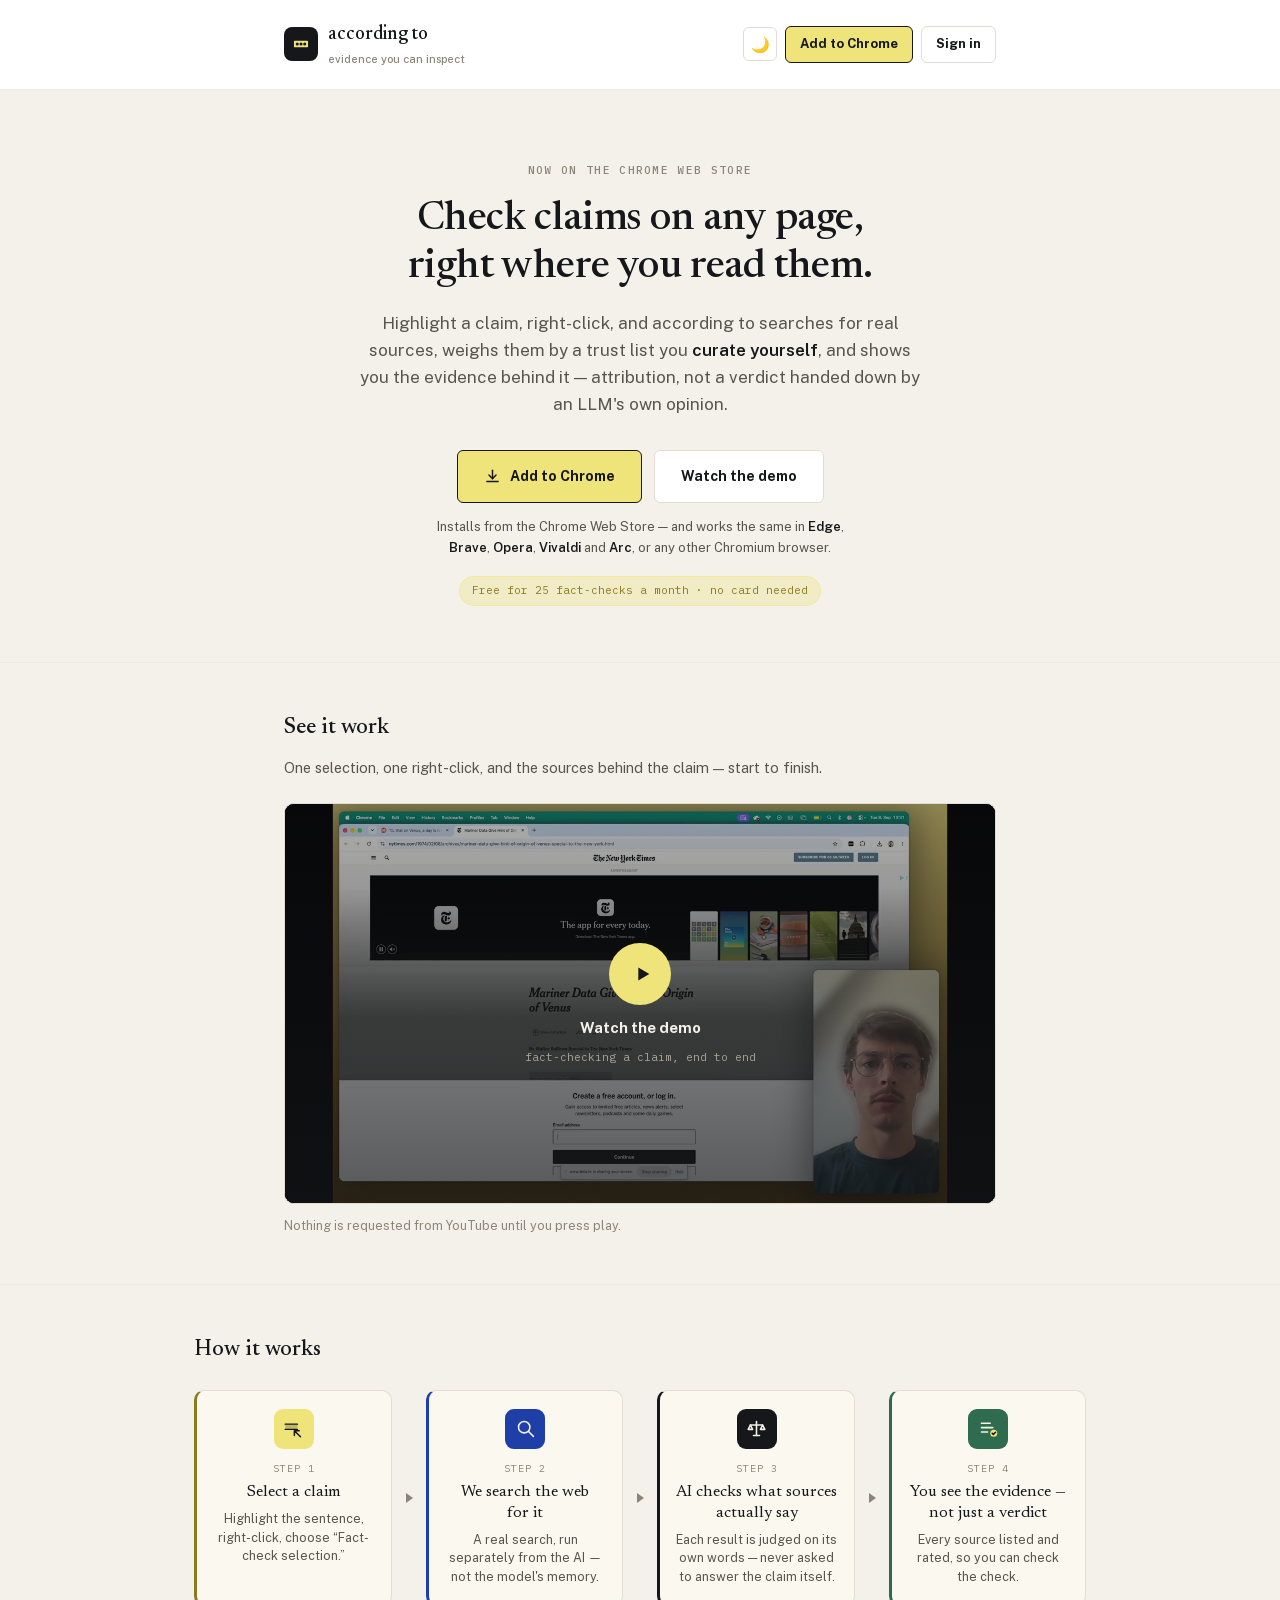
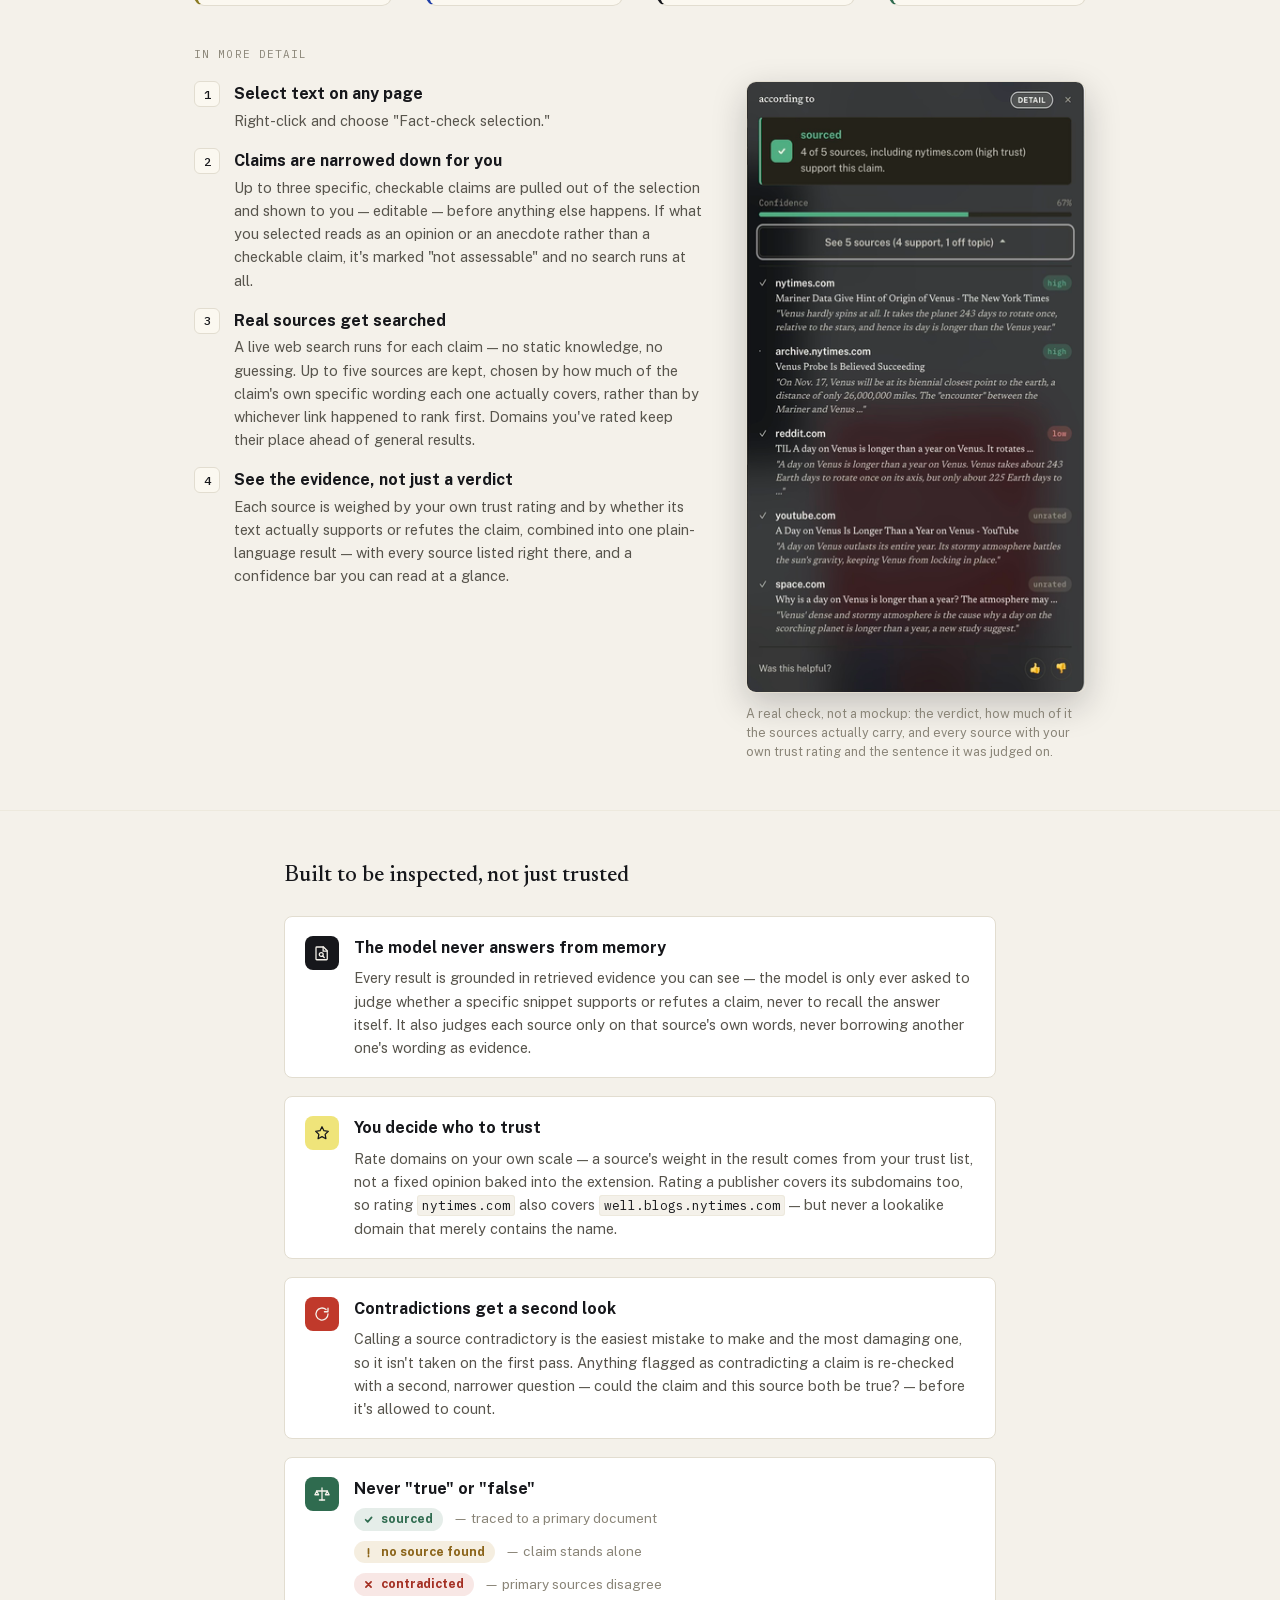
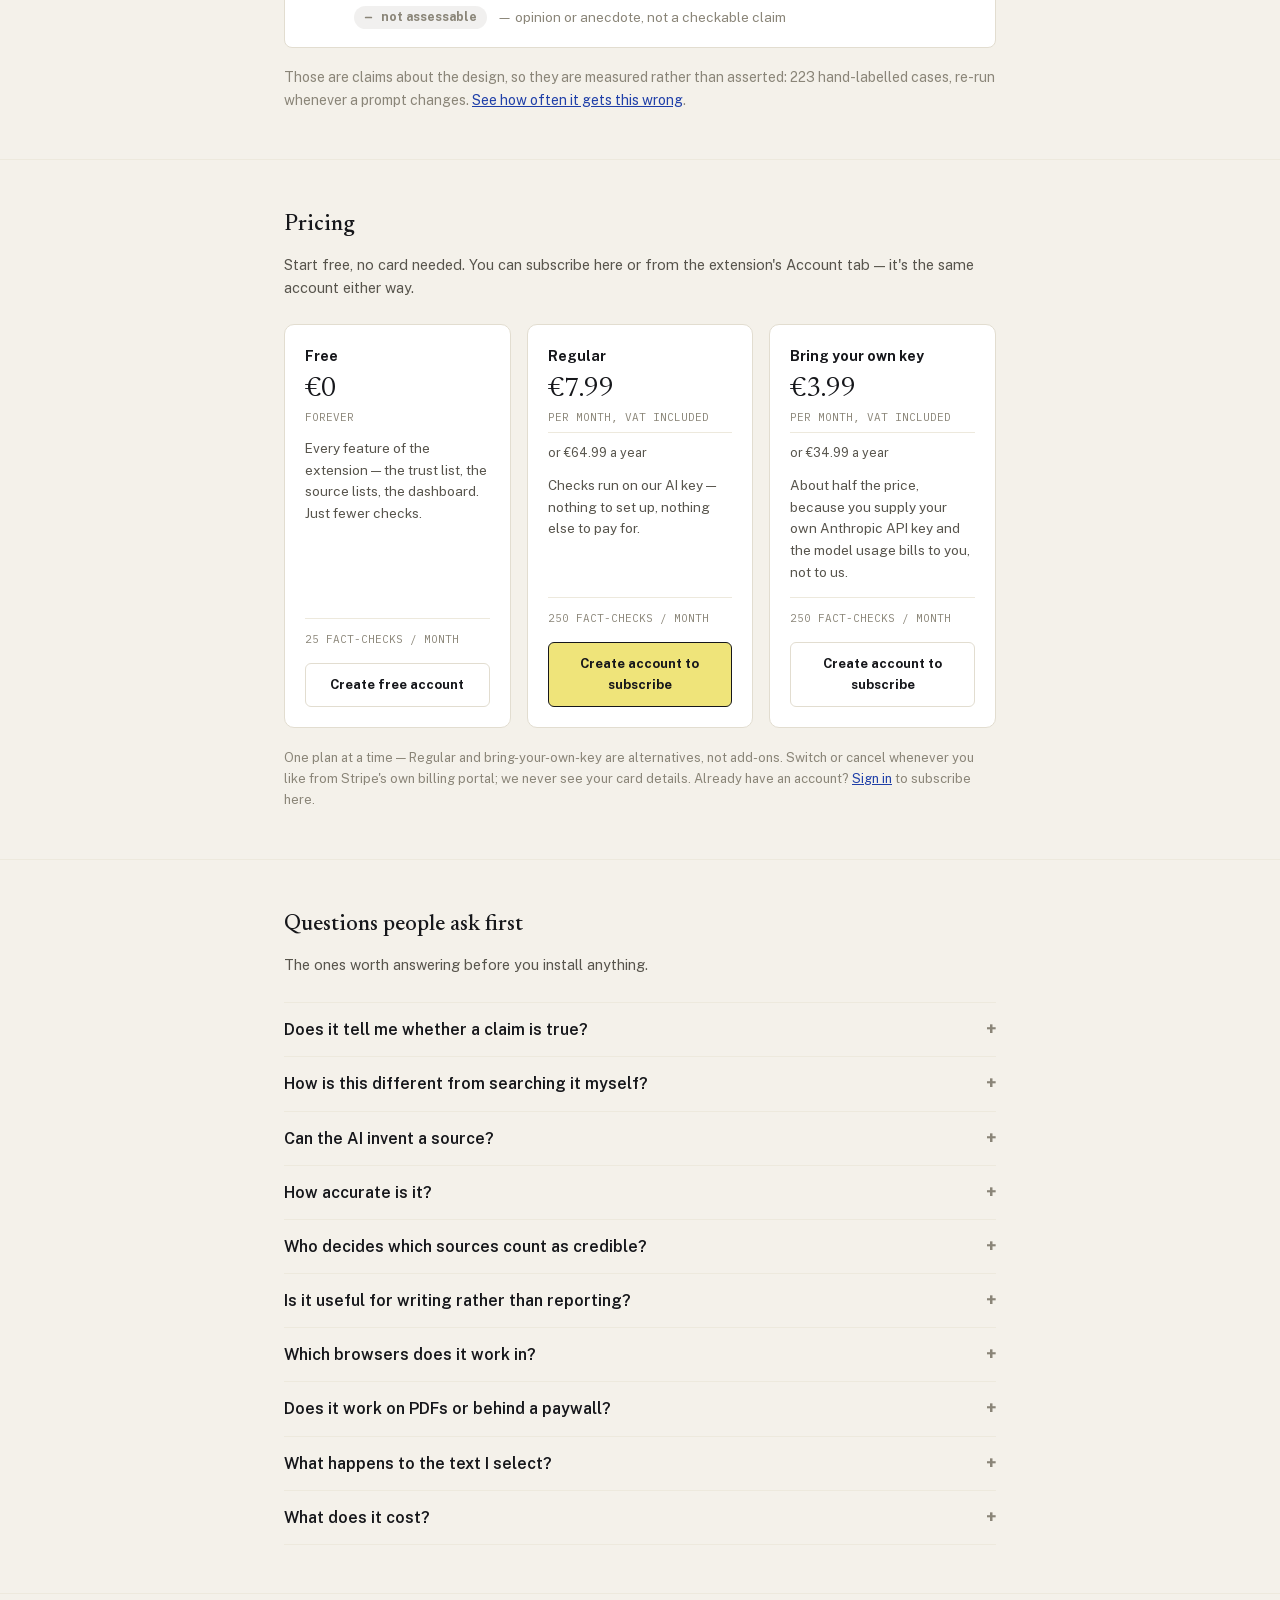
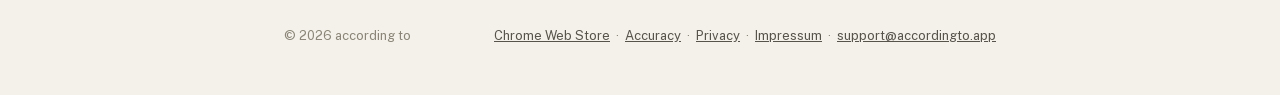
==== commit ec7913a7: "Make the site findable, and make its shared links render Search was never going to find this site an" ====
--- a/index.html
+++ b/index.html
@@ -13,15 +13,106 @@
 <meta name="referrer" content="strict-origin-when-cross-origin" />
 <script src="assets/theme-init.js"></script>
 <meta name="viewport" content="width=device-width, initial-scale=1" />
-<title>according to […] — evidence you can inspect</title>
-<meta name="description" content="according to is a browser extension that checks claims on any page and reports attribution, not verdicts — real sources, weighed by a trust list you curate, with the evidence behind every claim. Free for 25 checks a month. For Chrome, Edge, Brave, Opera, Vivaldi and Arc." />
+<title>Fact-checking browser extension for journalists — according to</title>
+<meta name="description" content="Highlight any claim on a page and see which sources actually back it, weighed against a trust list you curate yourself. Built for journalists, fact-checkers and professional writers. Free for 25 checks a month." />
 <link rel="canonical" href="https://accordingto.app/" />
 <meta property="og:title" content="according to […] — evidence you can inspect" />
 <meta property="og:description" content="A browser extension that checks claims on any page and reports attribution, not verdicts — real sources, weighed by a trust list you curate, with the evidence behind every claim." />
 <meta property="og:type" content="website" />
 <meta property="og:url" content="https://accordingto.app/" />
-<meta name="twitter:card" content="summary" />
+<meta property="og:image" content="https://accordingto.app/assets/img/og-card.png" />
+<meta property="og:image:width" content="1200" />
+<meta property="og:image:height" content="630" />
+<meta property="og:image:alt" content="according to — evidence you can inspect" />
+<meta property="og:site_name" content="according to" />
+<meta property="og:locale" content="en" />
+<meta name="twitter:card" content="summary_large_image" />
+<meta name="twitter:image" content="https://accordingto.app/assets/img/og-card.png" />
 <link rel="icon" href="data:image/svg+xml,%3Csvg xmlns='http://www.w3.org/2000/svg' viewBox='0 0 100 100'%3E%3Crect x='2' y='2' width='96' height='96' rx='18' fill='%2316171B'/%3E%3Crect x='18' y='35' width='64' height='30' rx='4' fill='%23EFE47A'/%3E%3Ccircle cx='33' cy='50' r='7' fill='%2316171B'/%3E%3Ccircle cx='50' cy='50' r='7' fill='%2316171B'/%3E%3Ccircle cx='67' cy='50' r='7' fill='%2316171B'/%3E%3C/svg%3E" />
+<script type="application/ld+json">
+{
+  "@context": "https://schema.org",
+  "@graph": [
+    {
+      "@type": "WebSite",
+      "@id": "https://accordingto.app/#website",
+      "url": "https://accordingto.app/",
+      "name": "according to",
+      "description": "A browser extension that reports the sourcing behind a claim you highlight.",
+      "inLanguage": "en"
+    },
+    {
+      "@type": "SoftwareApplication",
+      "@id": "https://accordingto.app/#extension",
+      "name": "according to",
+      "alternateName": "according to \u2014 fact-checking extension",
+      "applicationCategory": "BrowserApplication",
+      "applicationSubCategory": "Fact-checking and source verification",
+      "operatingSystem": "Chrome, Edge, Brave, Opera, Vivaldi, Arc",
+      "url": "https://accordingto.app/",
+      "downloadUrl": "https://chromewebstore.google.com/detail/according-to/jlggllcjehpodnejbimkleijnjobffgi",
+      "softwareVersion": "0.0.1",
+      "description": "Highlight a claim on any web page and see which sources actually back it. Searches the live web, weighs each result against a trust list you curate, and shows the exact snippet behind every judgement. Reports attribution rather than a true/false verdict.",
+      "featureList": [
+        "Narrows a selection into up to three checkable claims, editable before any search runs",
+        "Live web search, run separately from the language model",
+        "Per-user trust list, with ratings inherited by subdomains",
+        "Four outcomes: sourced, no source found, contradicted, not assessable",
+        "Every source shown with the snippet it was judged on"
+      ],
+      "offers": [
+        {
+          "@type": "Offer",
+          "name": "Free",
+          "price": "0",
+          "priceCurrency": "EUR",
+          "description": "25 checks a month"
+        },
+        {
+          "@type": "Offer",
+          "name": "Regular",
+          "price": "7.99",
+          "priceCurrency": "EUR",
+          "description": "250 checks a month, billed monthly (VAT included)"
+        },
+        {
+          "@type": "Offer",
+          "name": "Bring your own key",
+          "price": "3.99",
+          "priceCurrency": "EUR",
+          "description": "250 checks a month with your own API key, billed monthly (VAT included)"
+        }
+      ],
+      "isAccessibleForFree": true,
+      "subjectOf": {
+        "@type": "WebPage",
+        "url": "https://accordingto.app/accuracy.html",
+        "name": "Measured accuracy, including the target it does not meet"
+      }
+    }
+  ]
+}
+</script>
+<script type="application/ld+json">
+{
+  "@context": "https://schema.org",
+  "@type": "FAQPage",
+  "@id": "https://accordingto.app/#faq",
+  "isPartOf": { "@id": "https://accordingto.app/#website" },
+  "mainEntity": [
+    {"@type":"Question","name":"Does it tell me whether a claim is true?","acceptedAnswer":{"@type":"Answer","text":"No. It reports attribution: which sources say something about the claim, what each one actually says, and how much weight you have given them. There are four outcomes \u2014 sourced, no source found, contradicted and not assessable \u2014 and none of them is true or false."}},
+    {"@type":"Question","name":"How is this different from searching it myself?","acceptedAnswer":{"@type":"Answer","text":"Searching is exactly what it does. The difference is that it keeps the work: it runs the search, holds on to every result, records which sentence in each result it judged the claim against, ranks them by your own source list rather than by whatever ranked first, and hands you that as something you can show an editor."}},
+    {"@type":"Question","name":"Can the AI invent a source?","acceptedAnswer":{"@type":"Answer","text":"No, because it never supplies the sources. They come from a live web search, and the model only sees the results that search returned. It is never asked whether the claim is true, only whether one specific retrieved snippet supports one specific sentence. It can still read a snippet wrong, which is why every source is shown next to the exact text it was judged on."}},
+    {"@type":"Question","name":"How accurate is it?","acceptedAnswer":{"@type":"Answer","text":"61% of individual source judgements match a human label, and 75% of claims end up with the verdict a human would give. Precision when it says a source contradicts a claim is 87%, against a 95% target that has not been met. Full per-label figures and method are published at https://accordingto.app/accuracy.html"}},
+    {"@type":"Question","name":"Who decides which sources count as credible?","acceptedAnswer":{"@type":"Answer","text":"The user does. Nothing ships with an opinion about who is reliable \u2014 source weight comes from a trust list you build yourself, and a rating carries down to a domain\u2019s subdomains but never to a lookalike domain."}},
+    {"@type":"Question","name":"Is it useful for writing rather than reporting?","acceptedAnswer":{"@type":"Answer","text":"Yes. The task it shortens is establishing who stated something first, which is as common in a commissioned feature, a book chapter or a literature review as in an investigation. It is built for journalists and fact-checkers, but nothing in it is specific to a newsroom."}},
+    {"@type":"Question","name":"Which browsers does it work in?","acceptedAnswer":{"@type":"Answer","text":"Chrome, Edge, Brave, Opera, Vivaldi and Arc \u2014 anything built on Chromium. It is published on the Chrome Web Store, and installing from there works in all of them. Firefox and Safari are not supported."}},
+    {"@type":"Question","name":"Does it work on PDFs or behind a paywall?","acceptedAnswer":{"@type":"Answer","text":"No. It reads titles and search snippets, not full articles. A claim whose only source is an unindexed PDF or an article behind a paywall comes back as no source found."}},
+    {"@type":"Question","name":"What happens to the text I select?","acceptedAnswer":{"@type":"Answer","text":"The claim you confirm is sent to the backend to be searched, and the search query and model output are stored so quality can be measured over time. The raw text you highlighted is deliberately never logged. Full detail is in the privacy policy at https://accordingto.app/privacy.html"}},
+    {"@type":"Question","name":"What does it cost?","acceptedAnswer":{"@type":"Answer","text":"25 checks a month are free, with no card required. Beyond that it is \u20ac7.99 a month, or \u20ac3.99 with your own API key. Both paid plans are capped at 250 checks a month. Prices include VAT."}}
+  ]
+}
+</script>
 <link rel="stylesheet" href="assets/fonts.css" />
 <style>
   /* Values below are taken from the extension's own popup.css/content.css
@@ -798,6 +889,43 @@
     h1 { font-size: 30px; }
     main.hero { padding: 52px 0 40px; }
     .nav-install { display: none; }
+  }
+
+  /* FAQ. Native <details> so the answers are in the DOM whether or not they
+     are open: a collapsed answer still gets crawled and still gets read by a
+     screen reader, which a JS accordion would not guarantee. */
+  #faq .faq-list { margin-top: 26px; }
+  #faq details {
+    border-top: 1px solid var(--hairline-soft);
+    padding: 15px 0;
+  }
+  #faq details:last-of-type { border-bottom: 1px solid var(--hairline-soft); }
+  #faq summary {
+    cursor: pointer;
+    font-weight: 600;
+    color: var(--ink);
+    list-style: none;
+    display: flex;
+    justify-content: space-between;
+    align-items: flex-start;
+    gap: 18px;
+    line-height: 1.45;
+  }
+  #faq summary::-webkit-details-marker { display: none; }
+  #faq summary::after {
+    content: "+";
+    font-family: 'IBM Plex Mono', ui-monospace, monospace;
+    color: var(--meta);
+    flex: none;
+    line-height: 1.3;
+  }
+  #faq details[open] summary::after { content: "\2013"; }
+  #faq summary:focus-visible { outline: 2px solid var(--link); outline-offset: 3px; }
+  #faq .faq-a {
+    color: var(--body-text);
+    margin: 10px 0 2px;
+    line-height: 1.7;
+    max-width: 62ch;
   }
 </style>
 </head>
@@ -1057,6 +1185,116 @@
   </div>
 </section>
 
+<section id="faq">
+  <div class="wrap">
+    <h2>Questions people ask first</h2>
+    <p class="section-intro">
+      The ones worth answering before you install anything.
+    </p>
+    <div class="faq-list">
+
+      <details>
+        <summary>Does it tell me whether a claim is true?</summary>
+        <p class="faq-a">No, and it never will. It reports attribution: which
+        sources say something about the claim, what each of them actually says,
+        and how much weight you have given them. There are four outcomes —
+        <em>sourced</em>, <em>no source found</em>, <em>contradicted</em> and
+        <em>not assessable</em> — and none of them is "true" or "false". The
+        judgement stays yours.</p>
+      </details>
+
+      <details>
+        <summary>How is this different from searching it myself?</summary>
+        <p class="faq-a">For one sentence, it isn't — searching is exactly what
+        it does. The difference is that it keeps the work: it runs the search,
+        holds on to every result, records which sentence in each result it
+        judged the claim against, ranks them by your own source list rather than
+        by whatever ranked first, and hands you that as something you can show
+        an editor. For the fortieth claim in a document, the tab-juggling is the
+        work.</p>
+      </details>
+
+      <details>
+        <summary>Can the AI invent a source?</summary>
+        <p class="faq-a">It cannot, because it never supplies the sources. They
+        come from a live web search, and the model only ever sees the results
+        that search returned. It is never asked whether the claim is true, only
+        whether one specific retrieved snippet supports one specific sentence.
+        What it can still do is read a snippet wrong, which is why every source
+        is shown next to the exact text it was judged on.</p>
+      </details>
+
+      <details>
+        <summary>How accurate is it?</summary>
+        <p class="faq-a">61% of individual source judgements match a human
+        label, and 75% of claims end up with the verdict a human would give.
+        The figure held to the highest bar is how often it is right when it says
+        a source contradicts a claim: 87%, against a 95% target that has not
+        been met. All of it, per label and with the method, is on the
+        <a href="accuracy.html">accuracy page</a>, including the parts that do
+        not flatter it.</p>
+      </details>
+
+      <details>
+        <summary>Who decides which sources count as credible?</summary>
+        <p class="faq-a">You do. Nothing ships with an opinion about who is
+        reliable — source weight comes from a trust list you build yourself, and
+        a rating carries down to a domain's subdomains but never to a lookalike
+        domain. It means the extension is least useful on the day you install
+        it, before you have rated anything, which is a real cost and a
+        deliberate one.</p>
+      </details>
+
+      <details>
+        <summary>Is it useful for writing rather than reporting?</summary>
+        <p class="faq-a">Yes, for the same reason. The task it shortens is
+        "somebody stated this as fact, and I need to know who said it first" —
+        which is as common in a commissioned feature, a book chapter or a
+        literature review as it is in an investigation. It is built for
+        journalists and fact-checkers, so the language is theirs, but nothing in
+        it is specific to a newsroom.</p>
+      </details>
+
+      <details>
+        <summary>Which browsers does it work in?</summary>
+        <p class="faq-a">Chrome, Edge, Brave, Opera, Vivaldi and Arc — anything
+        built on Chromium. The store button says Chrome because the Chrome Web
+        Store is where it is published; installing from there works in all of
+        them. Firefox and Safari are real ports rather than a switch, and are
+        not done.</p>
+      </details>
+
+      <details>
+        <summary>Does it work on PDFs or behind a paywall?</summary>
+        <p class="faq-a">It reads titles and search snippets, not full articles.
+        A claim whose only source is a PDF nobody has indexed, or an article
+        behind a paywall a search engine cannot see, comes back as
+        <em>no source found</em>. That is honest, and it is not much help — it
+        is the clearest limit the tool has.</p>
+      </details>
+
+      <details>
+        <summary>What happens to the text I select?</summary>
+        <p class="faq-a">The claim you confirm is sent to the backend so it can
+        be searched, and the search query and the model's output are stored so
+        the quality of both can be measured over time. The raw text you
+        highlighted is deliberately never logged. Full detail, including every
+        third party involved, is in the <a href="privacy.html">privacy
+        policy</a>.</p>
+      </details>
+
+      <details>
+        <summary>What does it cost?</summary>
+        <p class="faq-a">25 checks a month are free, with no card and every
+        feature included. Beyond that it is €7.99 a month, or €3.99 if you
+        bring your own API key and cover the model calls yourself. Both are
+        capped at 250 checks a month. Prices include VAT.</p>
+      </details>
+
+    </div>
+  </div>
+</section>
+
 <footer>
   <div class="wrap" style="display:flex; justify-content:space-between; width:100%; flex-wrap:wrap; gap:10px;">
     <span>© 2026 according to</span>
@@ -1249,12 +1487,70 @@
     }
   }
 
+  // Every signed-in path has to end in one of the two renderers above.
+  // "Checking your plan…" is a disabled button, so any branch that falls
+  // through leaves all three cards dead on screen — which is what happened
+  // to every free account: `subscription` stays null until a Stripe
+  // customer exists, so it matched neither the entitled nor the lapsed
+  // branch and Regular and BYOK never rendered at all, while the Free card
+  // still resolved off `effective_plan`.
+  function renderPlans(status) {
+    const entitled = ["active", "trialing", "past_due"];
+    const sub = status.subscription;
+
+    // The Free card is settled first because the lapsed branch below
+    // appends to it; writing its state afterwards used to replace the
+    // children and take "past invoices" back out with them.
+    ctas.free.replaceChildren();
+    if (status.effective_plan === "free") {
+      ctas.free.append(note("Your current plan", "plan-state"));
+    }
+
+    // `subscription` is non-null once a Stripe customer exists at all,
+    // including after cancellation — so an entitled status is what decides
+    // between "subscribe" and "manage", not its presence.
+    if (sub && entitled.includes(sub.status)) {
+      renderManage(sub);
+      return;
+    }
+    // Never subscribed, or lapsed: Checkout is the action either way. A
+    // lapsed subscriber also keeps a route to the portal, where the
+    // invoices for the subscription they used to have still live.
+    renderSubscribe();
+    if (sub) {
+      const portal = document.createElement("button");
+      portal.type = "button";
+      portal.className = "plan-alt-action";
+      portal.textContent = "past invoices";
+      portal.addEventListener("click", () => goTo("/billing/portal", null, portal));
+      ctas.free.append(portal);
+    }
+  }
+
+  // Neither apiFetch nor the session refresh it awaits first carries a
+  // timeout, so a request that never settles would strand the placeholder
+  // for the rest of the visit. Abort it and let the caller fall back to
+  // the purchase path.
+  function fetchStatus(ms = 8000) {
+    const ac = new AbortController();
+    let timer;
+    const timeout = new Promise((_, reject) => {
+      timer = setTimeout(() => {
+        ac.abort();
+        reject(new Error("Plan lookup timed out."));
+      }, ms);
+    });
+    return Promise.race([apiFetch("/billing/status", { signal: ac.signal }), timeout])
+      .finally(() => clearTimeout(timer));
+  }
+
   if (signedIn) {
     if (signinHint) signinHint.hidden = true;
-    // Render the purchase path immediately rather than waiting on the
-    // status call — if the backend is slow or unreachable, a signed-in
-    // visitor still gets a working Subscribe button instead of the
-    // signed-out "Create account" link they don't need.
+    // The signed-out "Create account" links are wrong for this visitor, so
+    // they go straight away; the status call below decides within a moment
+    // whether each card becomes a purchase or a manage action. Every exit
+    // from that call renders something — see renderPlans — so this
+    // placeholder is never the final state.
     for (const el of [ctas.regular, ctas.byok]) {
       el.replaceChildren(button("Checking your plan…", { disabled: true }));
     }
@@ -1262,7 +1558,7 @@
 
     (async () => {
       try {
-        const res = await apiFetch("/billing/status");
+        const res = await fetchStatus();
         if (!res.ok) {
           // Entitlement unknown. Offer Checkout anyway — the backend
           // rejects a second subscription with a 400 either way, which is
@@ -1270,28 +1566,7 @@
           renderSubscribe();
           return;
         }
-        const status = await res.json();
-        // `subscription` is non-null once a Stripe customer exists at all,
-        // including after cancellation — so an entitled status is what
-        // decides between "subscribe" and "manage", not its presence.
-        const entitled = ["active", "trialing", "past_due"];
-        const sub = status.subscription;
-        if (sub && entitled.includes(sub.status)) {
-          renderManage(sub);
-        } else if (sub) {
-          // Lapsed: Checkout is the right action again, but the portal is
-          // still where invoices live.
-          renderSubscribe();
-          const portal = document.createElement("button");
-          portal.type = "button";
-          portal.className = "plan-alt-action";
-          portal.textContent = "past invoices";
-          portal.addEventListener("click", () => goTo("/billing/portal", null, portal));
-          ctas.free.replaceChildren(portal);
-        }
-        if (status.effective_plan === "free") {
-          ctas.free.replaceChildren(note("Your current plan", "plan-state"));
-        }
+        renderPlans(await res.json());
       } catch (err) {
         if (err instanceof SessionExpiredError) {
           window.location.href = "login.html?next=%2Findex.html%23pricing";
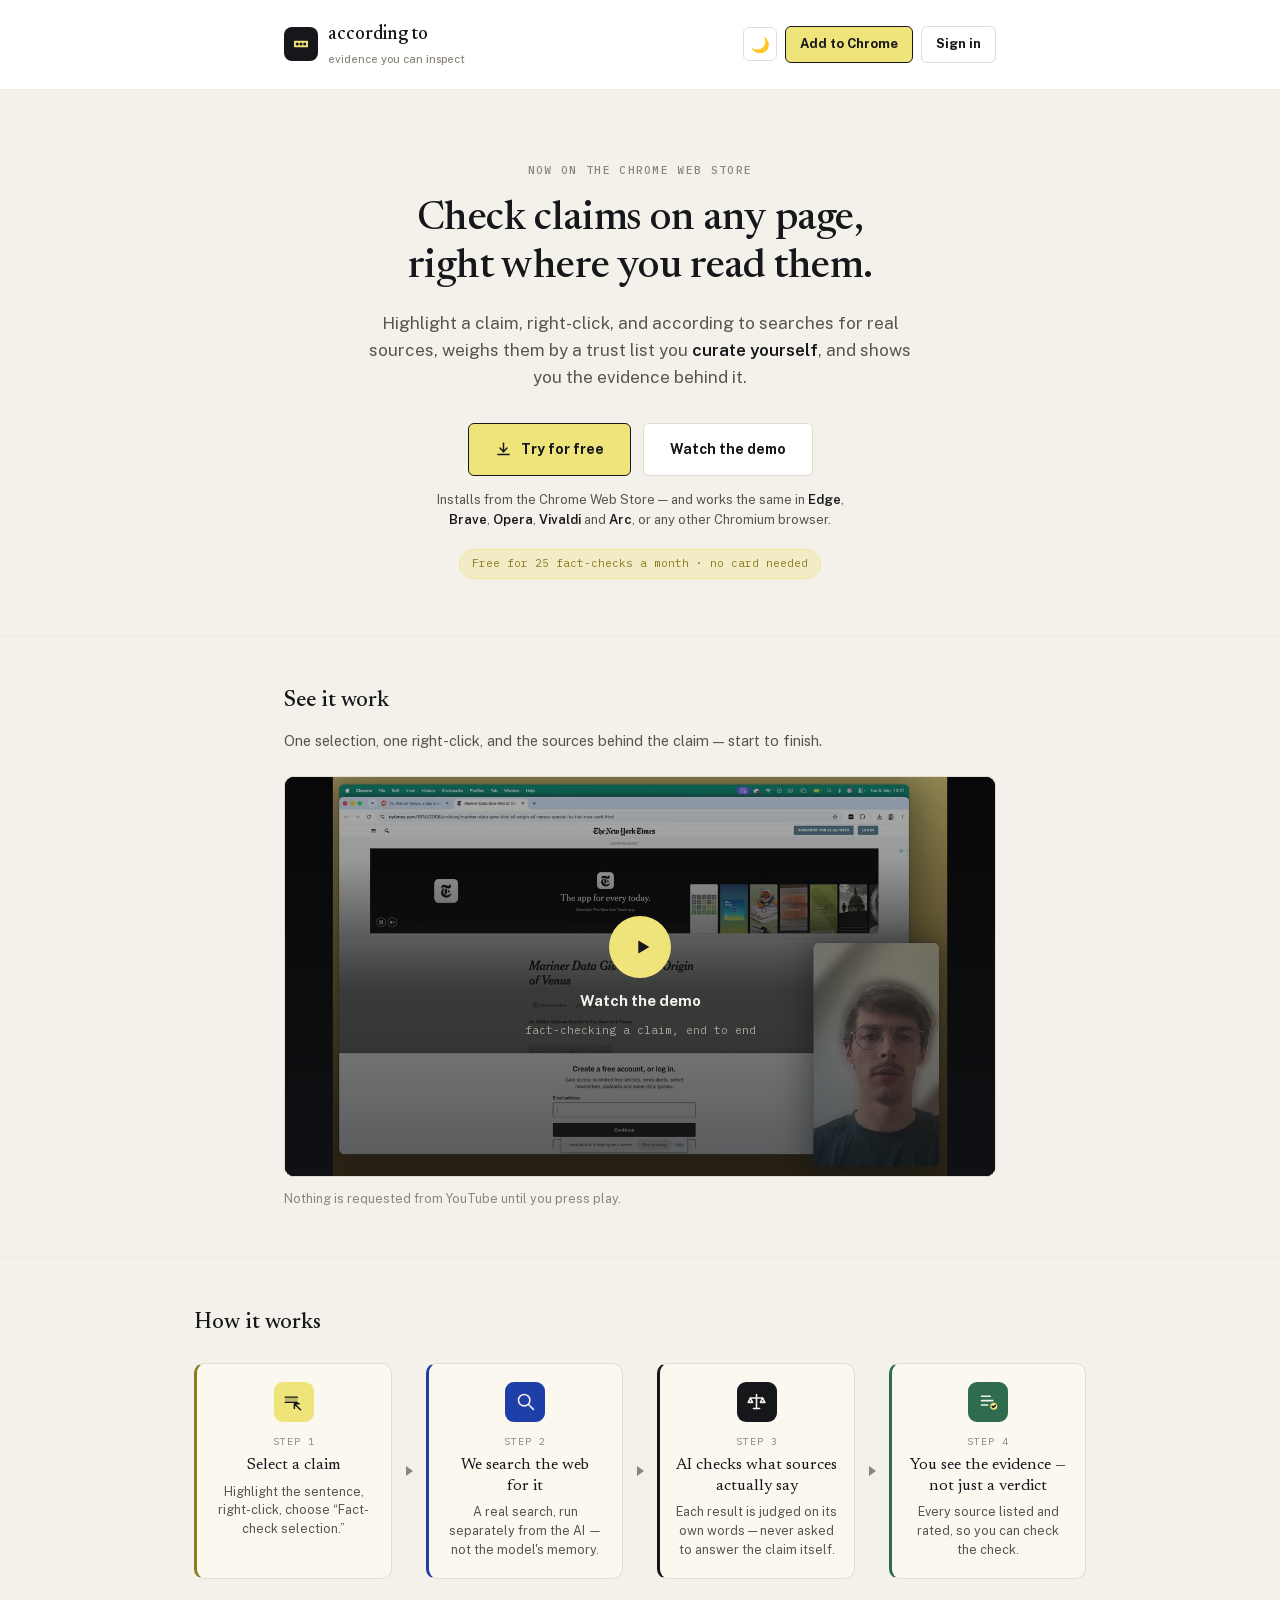
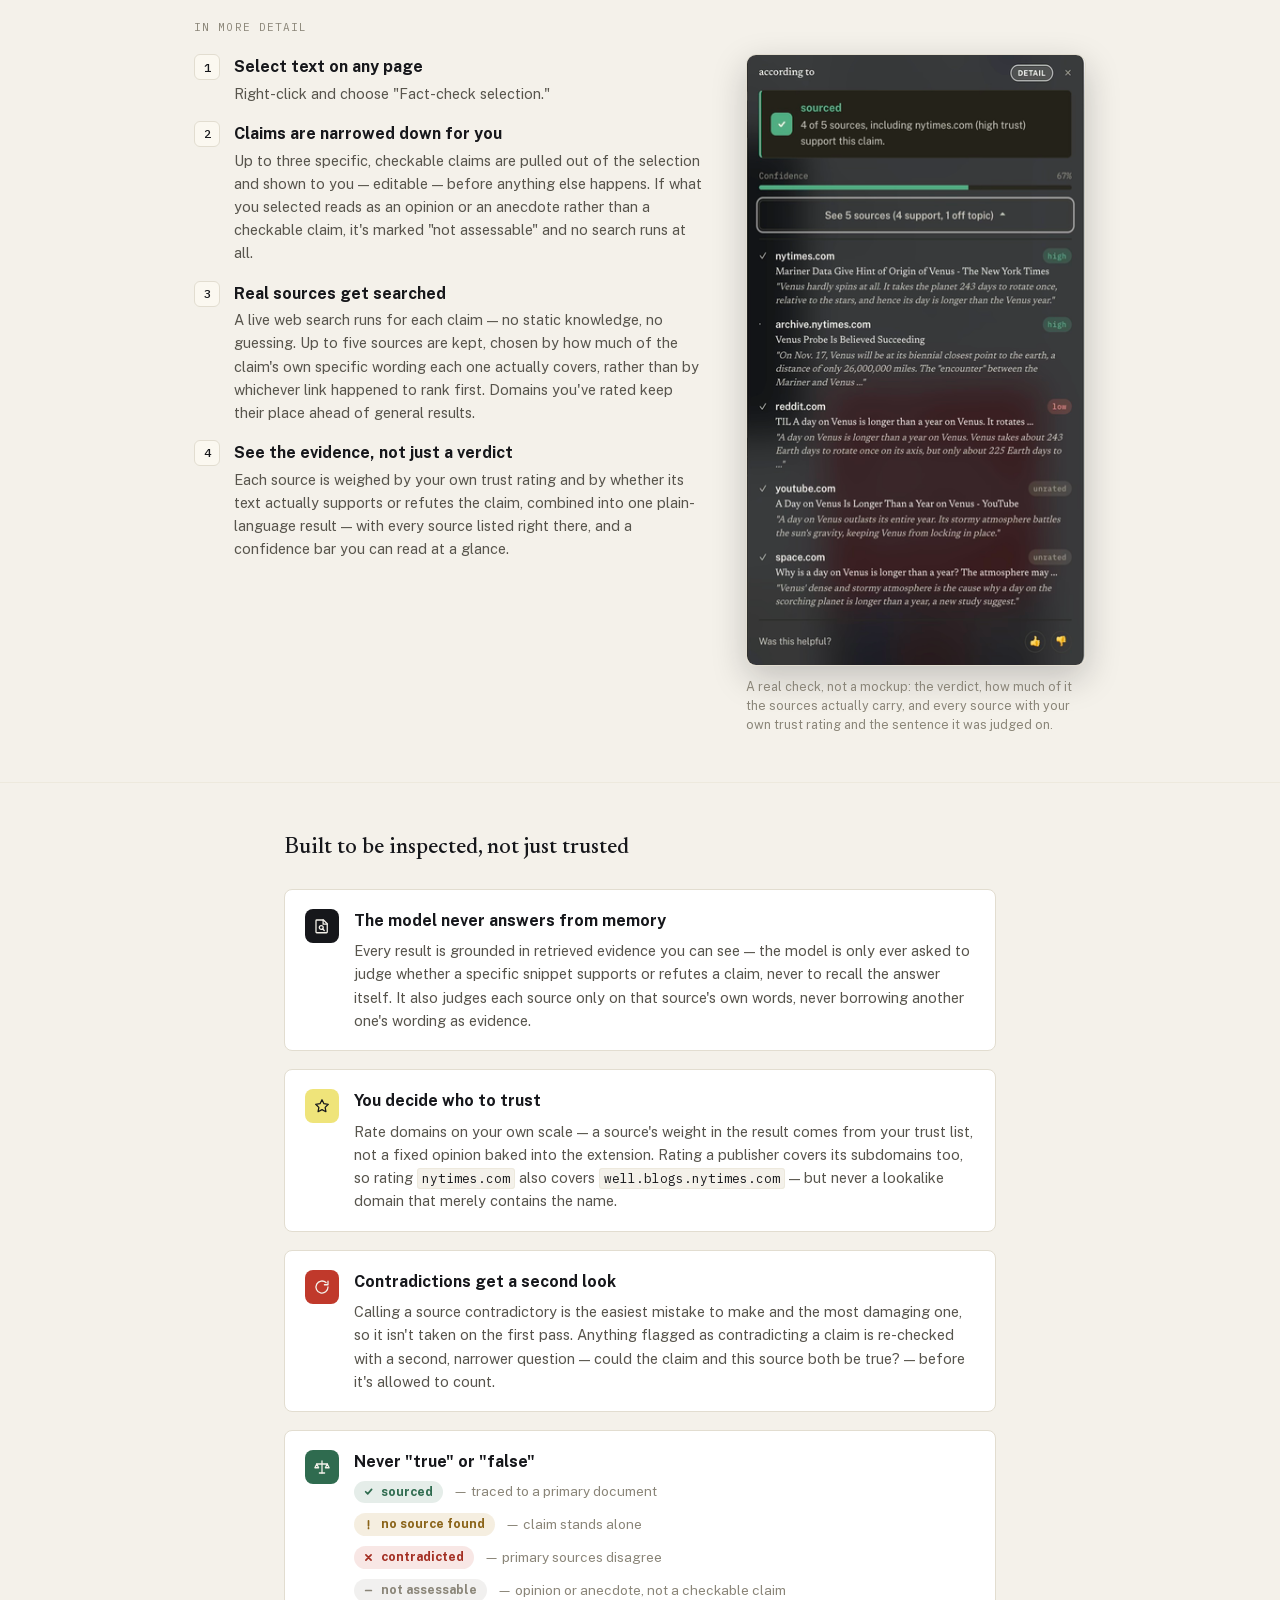
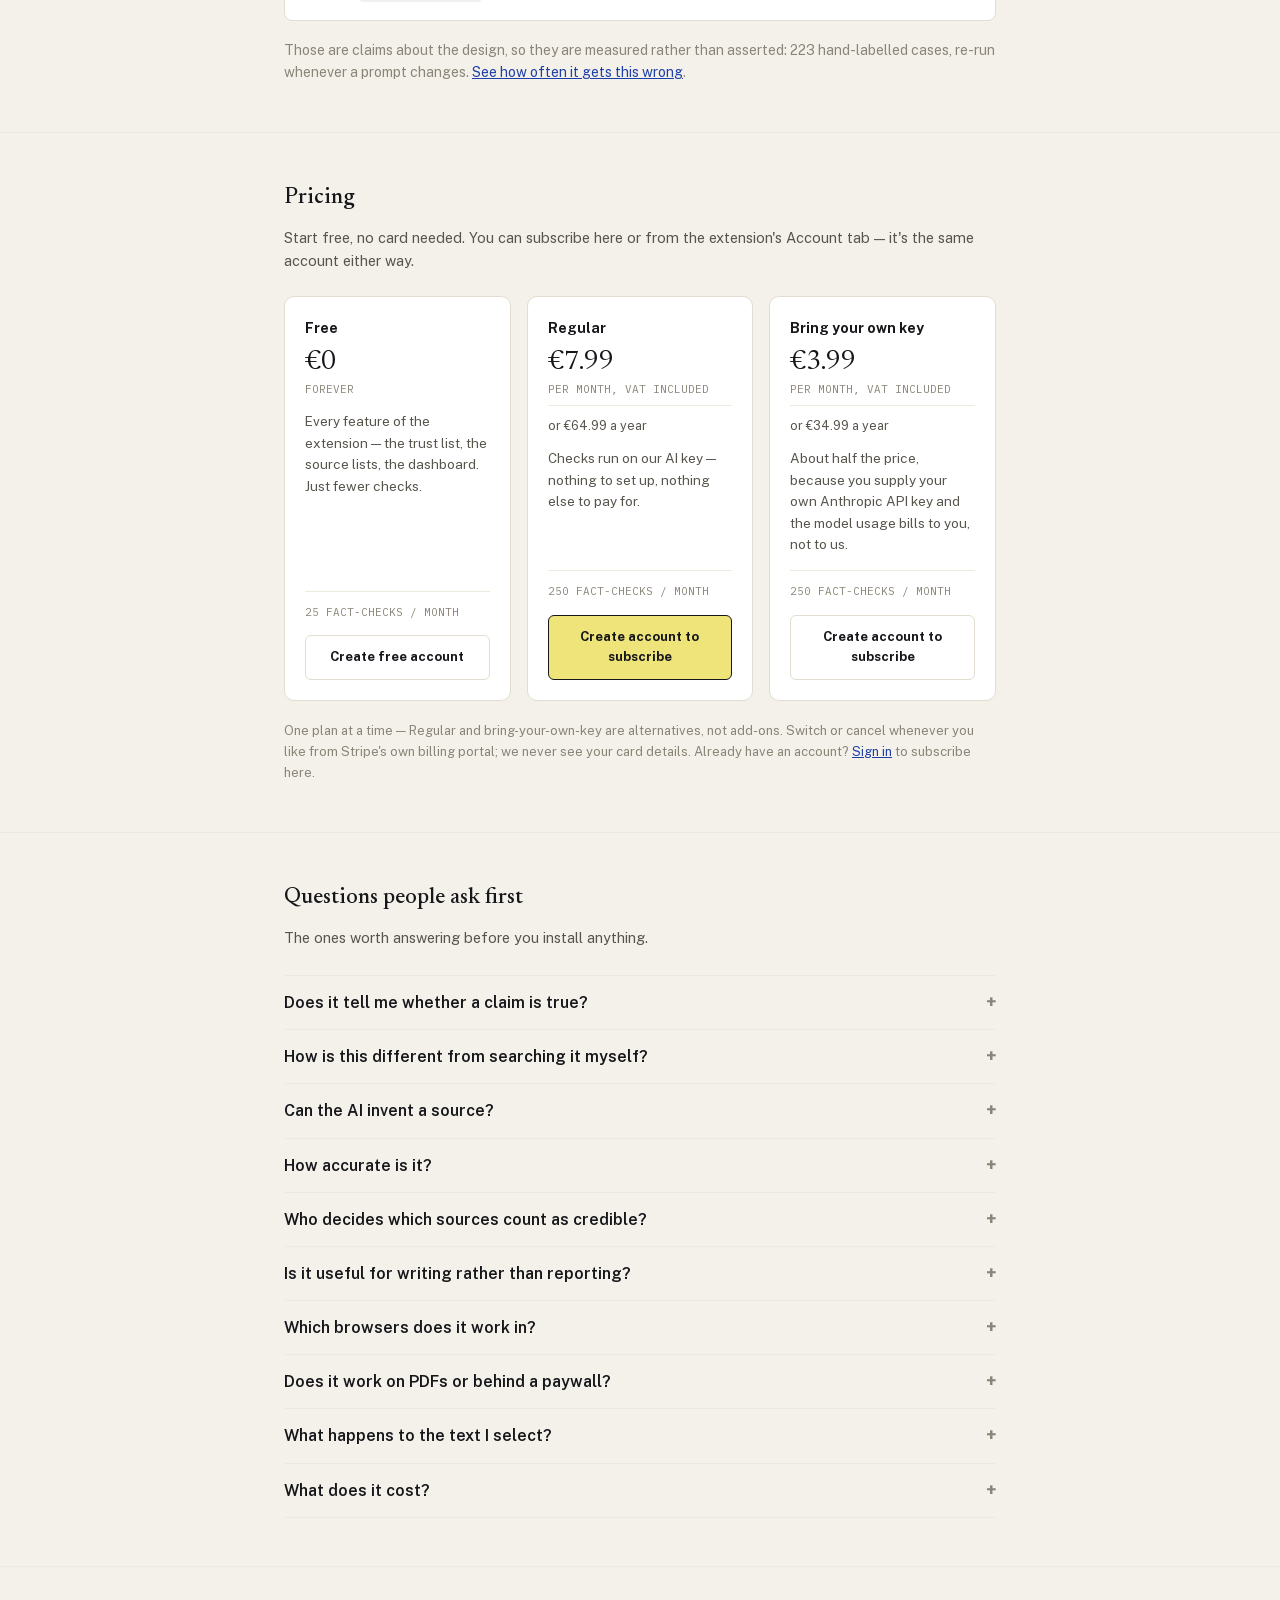
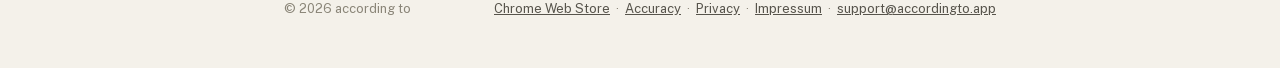
==== commit 5167f263: "changed wording" ====
--- a/index.html
+++ b/index.html
@@ -957,13 +957,12 @@
     <p class="lede">
       Highlight a claim, right-click, and according to searches for real
       sources, weighs them by a trust list you <b>curate yourself</b>, and shows
-      you the evidence behind it — attribution, not a verdict handed down
-      by an LLM's own opinion.
+      you the evidence behind it.
     </p>
     <div class="cta-row">
       <a class="btn btn-primary btn-install" href="https://chromewebstore.google.com/detail/according-to/jlggllcjehpodnejbimkleijnjobffgi?utm_source=accordingto.app&amp;utm_medium=site&amp;utm_campaign=hero" target="_blank" rel="noopener">
         <svg viewBox="0 0 24 24" fill="none" stroke="currentColor" stroke-width="2" stroke-linecap="round" stroke-linejoin="round" aria-hidden="true"><path d="M12 3v12"/><path d="M7 10l5 5 5-5"/><path d="M4 19h16"/></svg>
-        Add to Chrome
+        Try for free
       </a>
       <a class="btn btn-secondary" href="#demo">Watch the demo</a>
     </div>
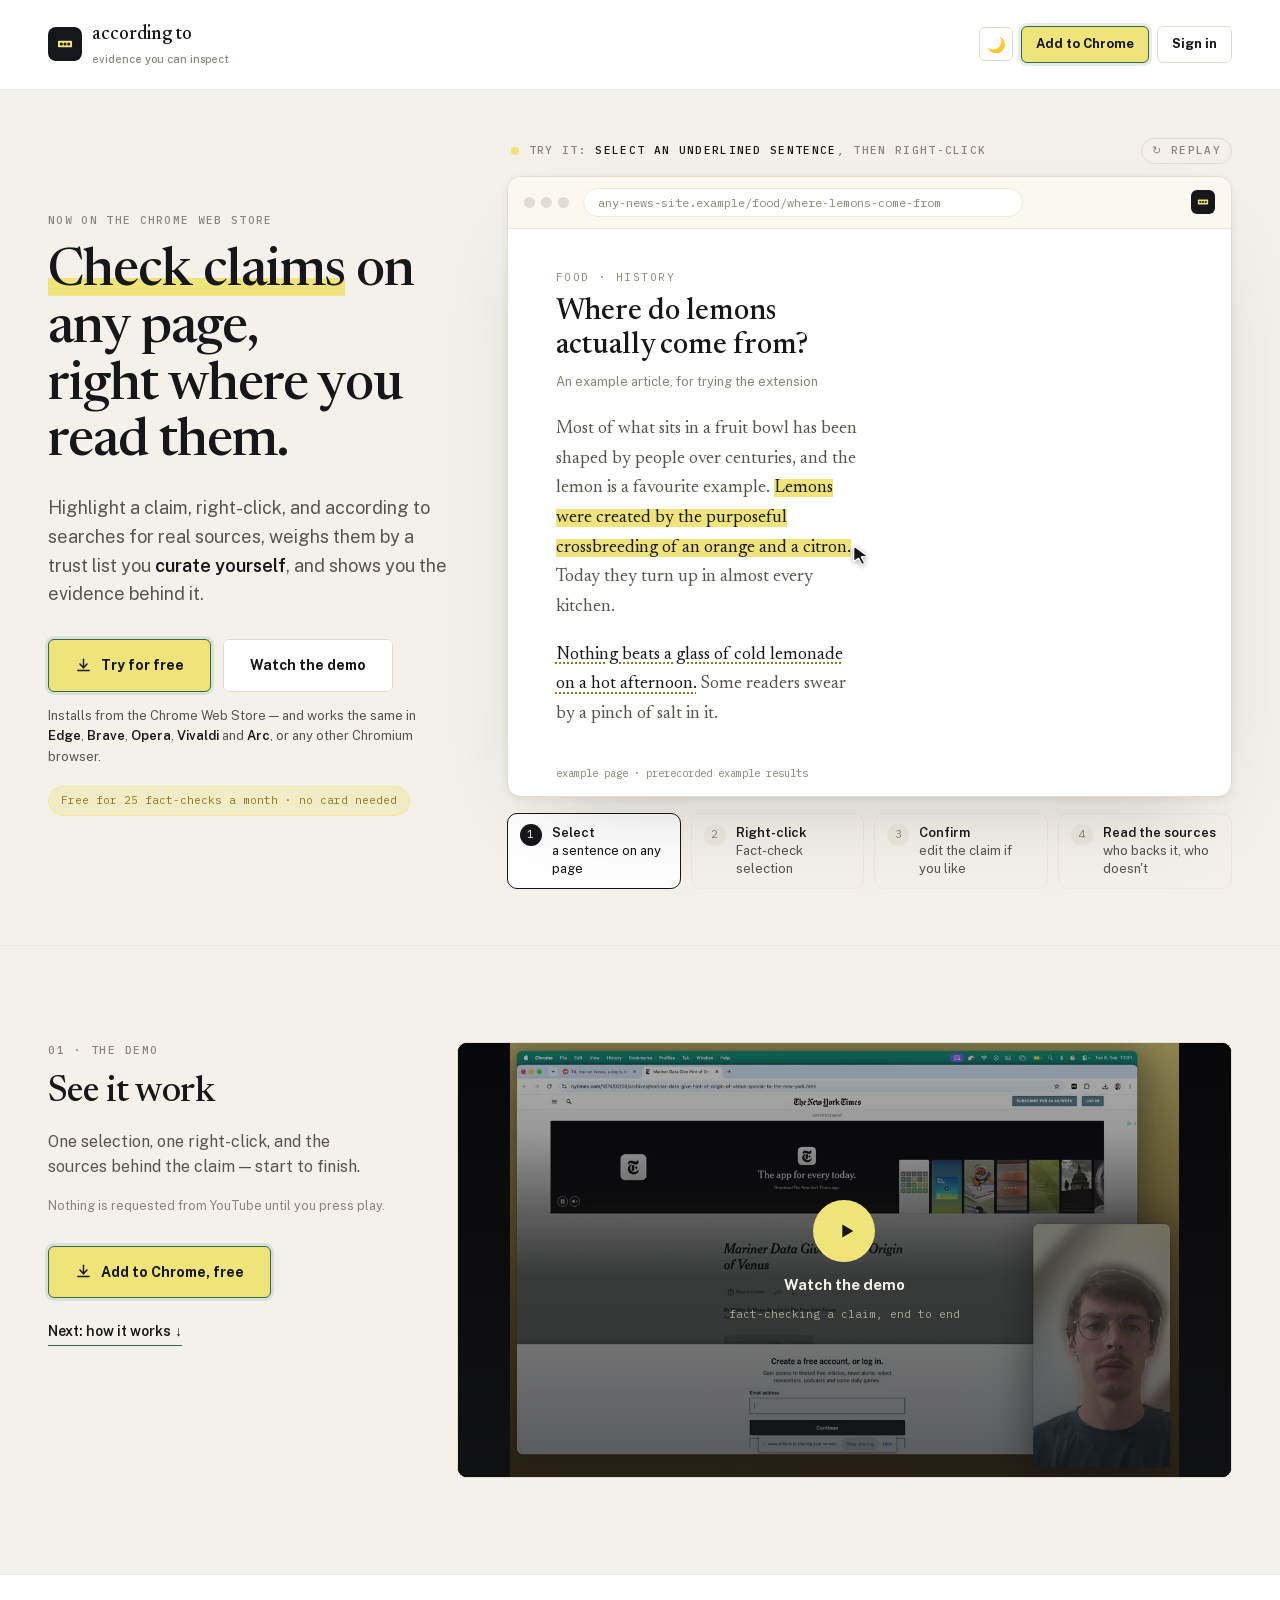
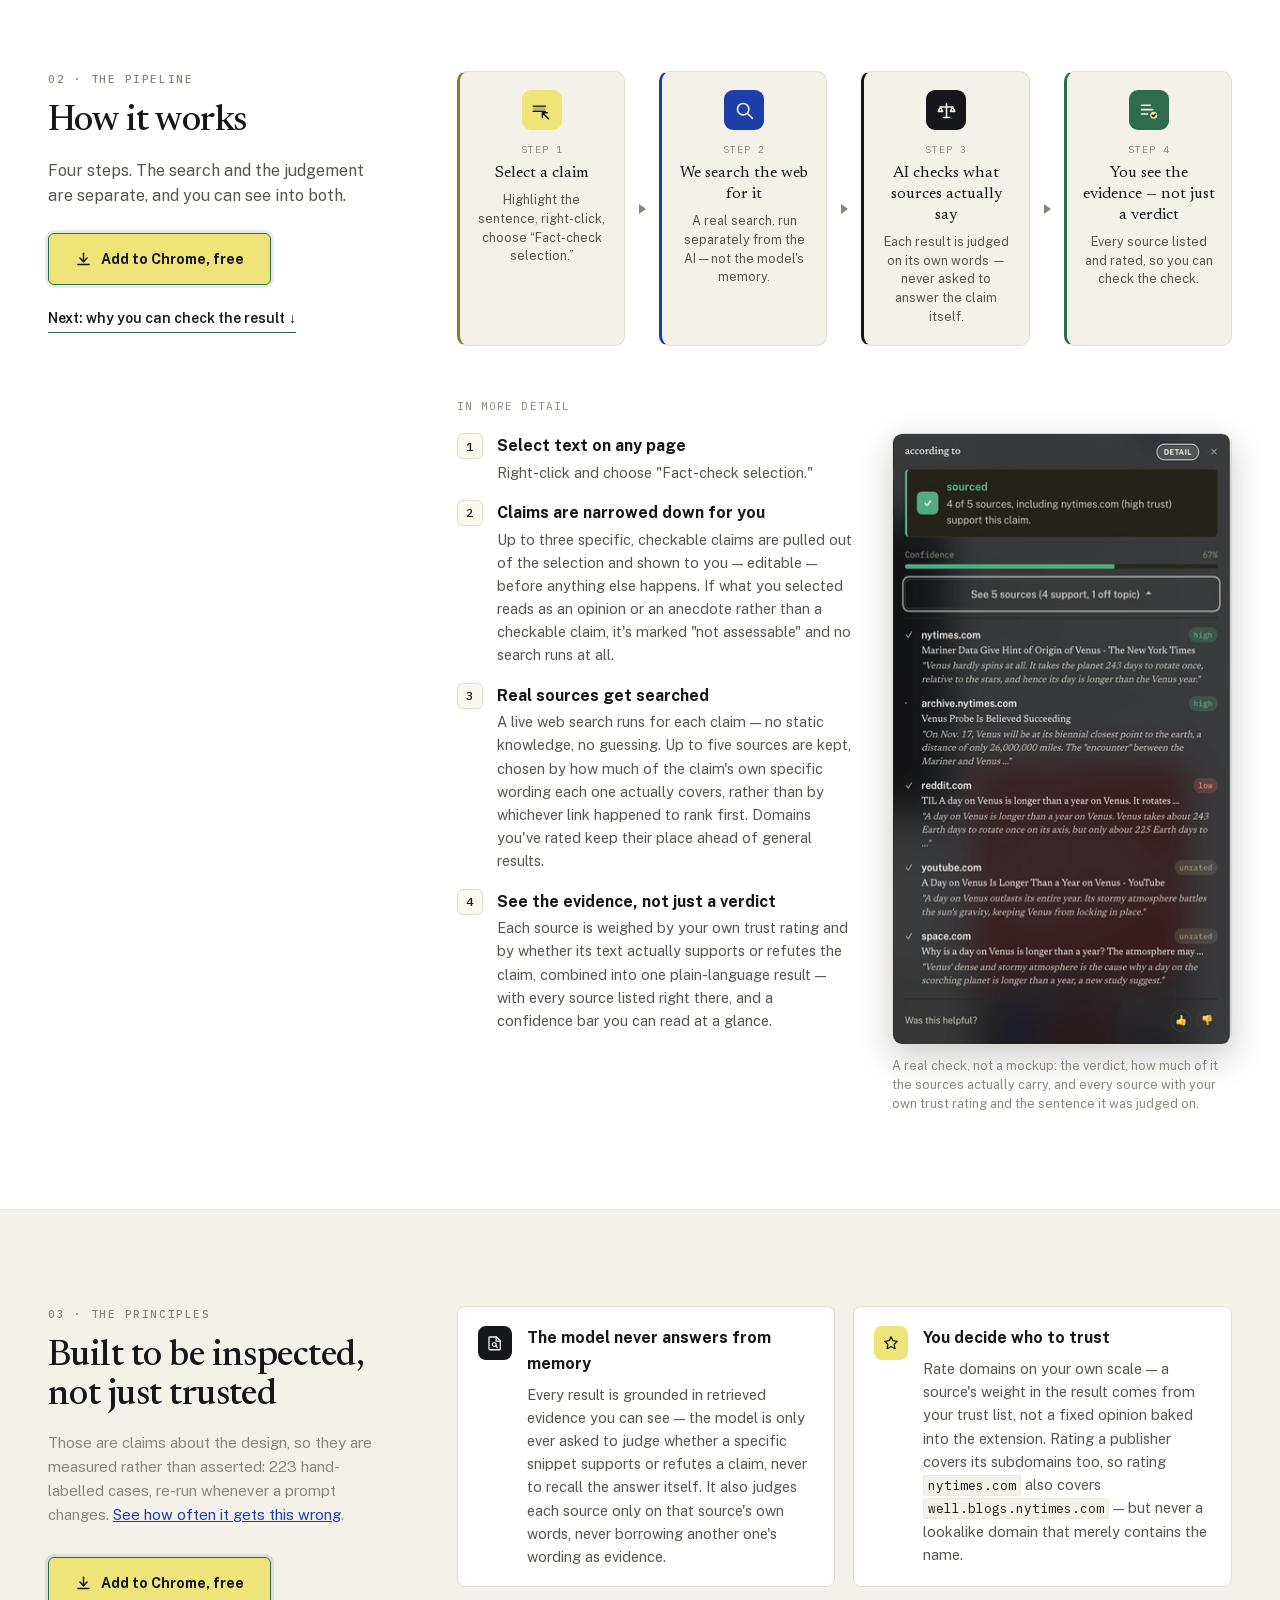
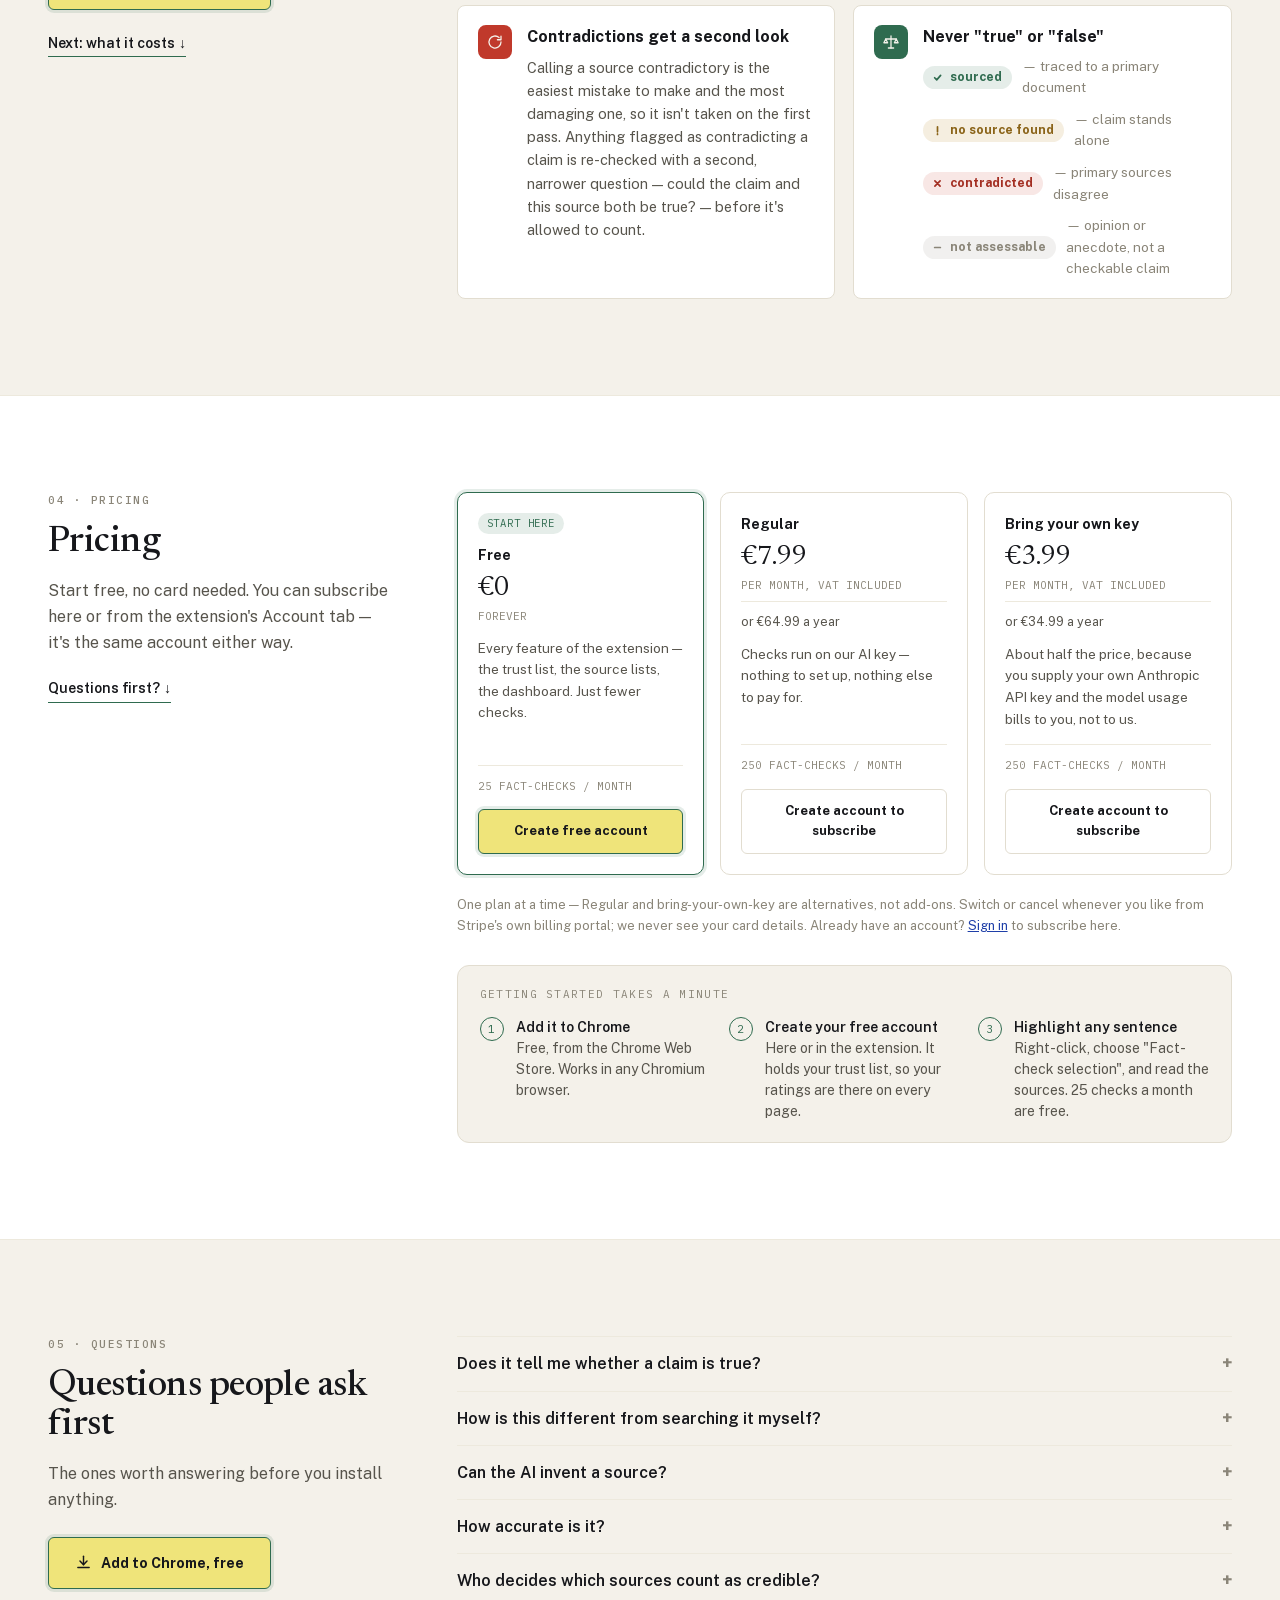
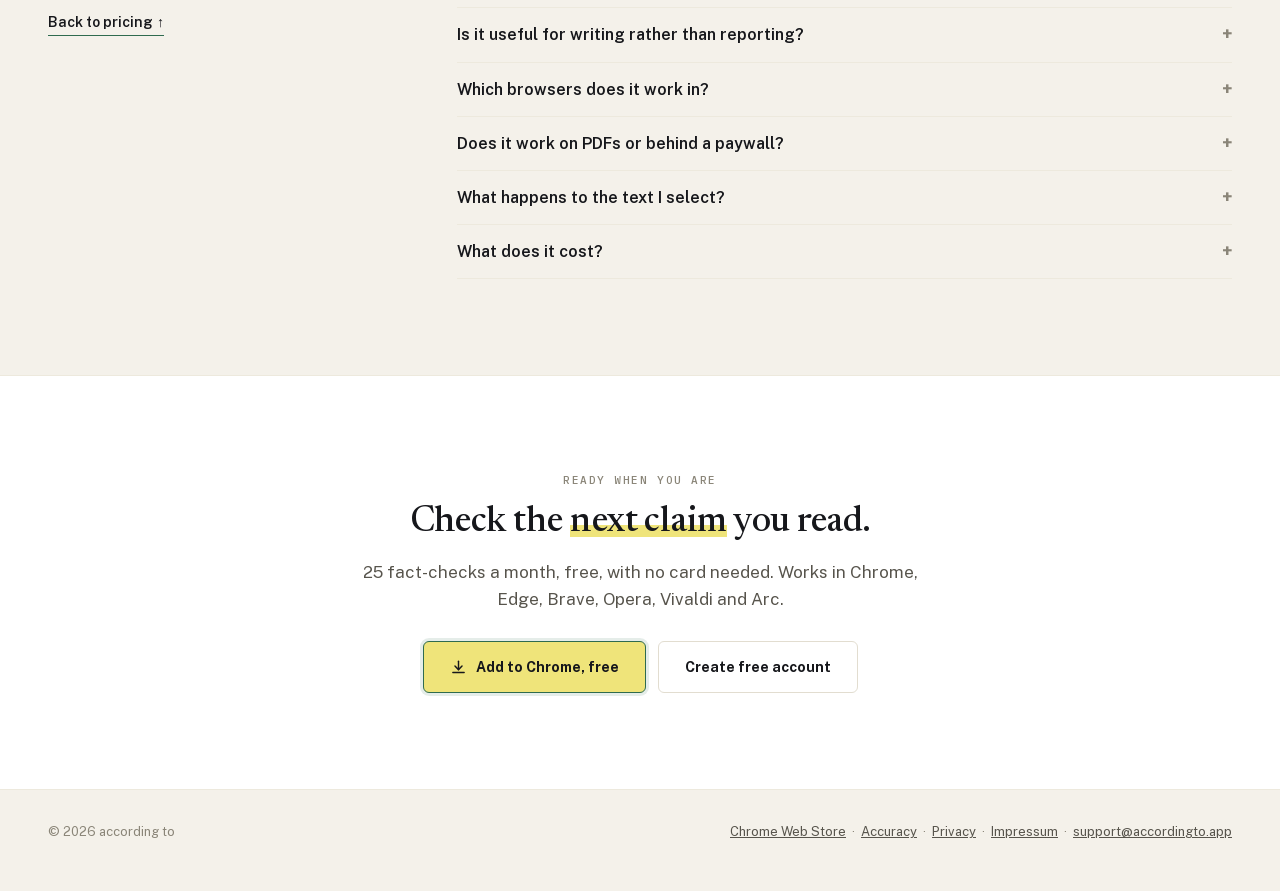
==== commit 40bf5eac: "Show the product on the first screen, and lead the page to sign-up The landing page explained the ex" ====
--- a/index.html
+++ b/index.html
@@ -927,12 +927,685 @@
     line-height: 1.7;
     max-width: 62ch;
   }
+
+  /* ---- Hero: full screen, with the product acted out on a mock page ----
+     The first screen has one job: make "select text, right-click" obvious
+     before anyone reads a word. So the right half is a stand-in browser
+     tab that plays the real flow (select → menu → editable claim → sources)
+     on a loop, and stops the moment the visitor touches it so they can do
+     it themselves. Every result it shows is prerecorded and labelled as an
+     example; text it has no result for says so and points at the install. */
+  .wrap-full { max-width: 1440px; margin: 0 auto; padding: 0 48px; }
+  main.hero.hero-split {
+    padding: 0;
+    text-align: left;
+    min-height: calc(100vh - 75px);
+    display: flex;
+    align-items: center;
+  }
+  .hero-grid {
+    display: grid;
+    grid-template-columns: minmax(340px, 5fr) minmax(0, 9fr);
+    gap: 56px;
+    align-items: center;
+    width: 100%;
+    padding-top: 48px;
+    padding-bottom: 56px;
+  }
+  .hero-split h1 {
+    font-size: clamp(40px, 4.1vw, 62px);
+    line-height: 1.08;
+    letter-spacing: -0.02em;
+    margin: 0 0 22px;
+  }
+  /* Highlighter stroke under the words that name the action — the same
+     slot yellow the demo's selection sweeps in. Only the lower third is
+     tinted, so the ink glyph stays readable in both themes. */
+  .hero-split h1 .hl {
+    background: linear-gradient(var(--slot), var(--slot)) no-repeat 0 90% / 100% 0.34em;
+  }
+  .hero-split .lede { margin: 0 0 30px; max-width: 32em; font-size: 18px; }
+  .hero-split .cta-row { justify-content: flex-start; }
+  .hero-split .cta-compat { margin: 14px 0 0; max-width: 30em; }
+
+  .hd-stage { position: relative; min-width: 0; }
+  .hd-try {
+    display: flex;
+    align-items: center;
+    gap: 10px;
+    font-family: 'IBM Plex Mono', monospace;
+    font-size: 11px;
+    font-weight: 500;
+    letter-spacing: 0.12em;
+    text-transform: uppercase;
+    color: var(--meta);
+    margin: 0 0 12px 4px;
+  }
+  .hd-try b { color: var(--ink); font-weight: 500; }
+  .hd-pulse {
+    width: 8px; height: 8px; border-radius: 50%;
+    background: var(--slot);
+    box-shadow: 0 0 0 0 rgba(239, 228, 122, 0.7);
+    animation: hdPulse 1.8s infinite;
+    flex-shrink: 0;
+  }
+  @keyframes hdPulse {
+    0% { box-shadow: 0 0 0 0 rgba(239, 228, 122, 0.75); }
+    70% { box-shadow: 0 0 0 9px rgba(239, 228, 122, 0); }
+    100% { box-shadow: 0 0 0 0 rgba(239, 228, 122, 0); }
+  }
+  .hd-replay {
+    margin-left: auto;
+    font: inherit;
+    letter-spacing: inherit;
+    text-transform: inherit;
+    color: var(--meta);
+    background: none;
+    border: 1px solid var(--hairline);
+    border-radius: 999px;
+    padding: 3px 10px;
+    cursor: pointer;
+  }
+  .hd-replay:hover { color: var(--ink); background: var(--white); }
+
+  .hd-browser {
+    position: relative;
+    background: var(--white);
+    border: 1px solid var(--hairline);
+    border-radius: 14px;
+    box-shadow: 0 40px 90px -40px var(--shadow), 0 2px 8px rgba(22, 23, 27, 0.06);
+    overflow: hidden;
+    min-height: 560px;
+  }
+  .hd-chrome {
+    display: flex;
+    align-items: center;
+    gap: 14px;
+    padding: 11px 16px;
+    background: var(--callout);
+    border-bottom: 1px solid var(--hairline-soft);
+  }
+  .hd-lights { display: flex; gap: 6px; }
+  .hd-lights span { width: 11px; height: 11px; border-radius: 50%; background: var(--hairline); }
+  .hd-url {
+    flex: 1;
+    max-width: 440px;
+    font-family: 'IBM Plex Mono', monospace;
+    font-size: 12px;
+    color: var(--meta);
+    background: var(--white);
+    border: 1px solid var(--hairline-soft);
+    border-radius: 999px;
+    padding: 4px 14px;
+    white-space: nowrap;
+    overflow: hidden;
+    text-overflow: ellipsis;
+  }
+  .hd-toolbar-mark {
+    margin-left: auto;
+    width: 24px; height: 24px; border-radius: 6px;
+    background: #16171B;
+    display: flex; align-items: center; justify-content: center;
+    flex-shrink: 0;
+  }
+  .hd-toolbar-mark svg { width: 16px; height: 16px; }
+
+  .hd-page { padding: 40px 40px 48px 48px; max-width: 54%; }
+  .hd-kicker {
+    font-family: 'IBM Plex Mono', monospace;
+    font-size: 11px;
+    letter-spacing: 0.14em;
+    color: var(--meta);
+  }
+  .hd-page h3 {
+    font-family: 'Newsreader', serif;
+    font-weight: 500;
+    font-size: clamp(26px, 2.3vw, 34px);
+    line-height: 1.15;
+    margin: 10px 0 8px;
+    color: var(--ink);
+  }
+  .hd-byline { font-size: 13px; color: var(--meta); margin-bottom: 22px; }
+  .hd-page p {
+    font-family: 'Newsreader', serif;
+    font-size: 18px;
+    line-height: 1.65;
+    color: var(--body-text);
+    margin: 0 0 18px;
+  }
+  .hd-page ::selection { background: var(--slot); color: #16171B; }
+  /* The two sample sentences carry a dotted underline so a visitor who
+     wants to try it knows which text has a result behind it. The yellow
+     sweep is a background-size transition: on an inline element spanning
+     several lines, the background is laid out as one continuous strip, so
+     it fills line by line the way a real drag-select does. */
+  .hd-claim {
+    color: var(--ink);
+    text-decoration: underline dotted var(--bracket);
+    text-decoration-thickness: 1.5px;
+    text-underline-offset: 4px;
+    background-image: linear-gradient(var(--slot), var(--slot));
+    background-repeat: no-repeat;
+    background-size: 0% 100%;
+    transition: background-size 1.1s linear, color 0.2s;
+  }
+  .hd-claim.is-swept {
+    background-size: 100% 100%;
+    color: #16171B;
+    text-decoration-color: transparent;
+  }
+  .hd-fineprint {
+    position: absolute;
+    left: 48px;
+    bottom: 14px;
+    font-family: 'IBM Plex Mono', monospace;
+    font-size: 10.5px;
+    color: var(--meta);
+  }
+
+  .hd-cursor {
+    position: absolute;
+    left: 0; top: 0;
+    width: 22px; height: 22px;
+    z-index: 7;
+    pointer-events: none;
+    opacity: 0;
+    transition: transform 0.8s cubic-bezier(0.4, 0, 0.2, 1), opacity 0.3s;
+  }
+  .hd-cursor.is-on { opacity: 1; }
+  .hd-cursor.is-dragging { transition-duration: 1.1s, 0.3s; transition-timing-function: linear, ease; }
+  .hd-cursor.no-anim { transition: none; }
+  .hd-cursor svg { width: 22px; height: 22px; filter: drop-shadow(0 1px 2px rgba(0,0,0,0.35)); }
+  .hd-cursor::after {
+    content: "";
+    position: absolute;
+    left: -9px; top: -9px;
+    width: 20px; height: 20px;
+    border-radius: 50%;
+    background: rgba(239, 228, 122, 0.8);
+    transform: scale(0);
+    opacity: 0;
+  }
+  .hd-cursor.is-click::after { animation: hdClick 0.35s ease-out; }
+  @keyframes hdClick {
+    from { transform: scale(0.4); opacity: 1; }
+    to { transform: scale(1.8); opacity: 0; }
+  }
+
+  .hd-menu {
+    position: absolute;
+    z-index: 6;
+    min-width: 232px;
+    background: var(--white);
+    color: var(--ink);
+    border: 1px solid var(--hairline);
+    border-radius: 10px;
+    box-shadow: 0 16px 36px -10px rgba(0, 0, 0, 0.35);
+    padding: 6px;
+    font-family: -apple-system, BlinkMacSystemFont, 'Public Sans', sans-serif;
+    font-size: 14px;
+    opacity: 0;
+    transform: scale(0.96);
+    transform-origin: top left;
+    transition: opacity 0.12s, transform 0.12s;
+    pointer-events: none;
+  }
+  .hd-menu.is-open { opacity: 1; transform: none; pointer-events: auto; }
+  .hd-menu-item { padding: 5px 10px; border-radius: 5px; color: var(--body-text); }
+  .hd-menu-sep { height: 1px; background: var(--hairline); margin: 5px 6px; }
+  .hd-menu-fc {
+    display: flex;
+    align-items: center;
+    gap: 9px;
+    width: 100%;
+    font: inherit;
+    text-align: left;
+    color: var(--ink);
+    background: none;
+    border: 0;
+    cursor: pointer;
+  }
+  .hd-menu-fc:hover, .hd-menu-fc.is-hot, .hd-menu-fc:focus-visible {
+    background: #2B55D6;
+    color: #FFFFFF;
+    outline: none;
+  }
+  .hd-mini {
+    width: 18px; height: 18px; border-radius: 4px;
+    background: #16171B;
+    display: flex; align-items: center; justify-content: center;
+    flex-shrink: 0;
+  }
+  .hd-mini svg { width: 13px; height: 13px; }
+
+  .hd-hint {
+    position: absolute;
+    z-index: 6;
+    font-family: 'IBM Plex Mono', monospace;
+    font-size: 11px;
+    color: var(--paper);
+    background: var(--ink);
+    border-radius: 6px;
+    padding: 5px 9px;
+    white-space: nowrap;
+    pointer-events: none;
+    opacity: 0;
+    transform: translateY(4px);
+    transition: opacity 0.15s, transform 0.15s;
+  }
+  .hd-hint.is-on { opacity: 1; transform: none; }
+
+  /* The on-page card mirrors the extension's own (content.css): paper
+     ground, Newsreader name, a verdict callout with a colour-matched left
+     border and a solid icon square, then the sources with their snippets. */
+  .hd-card {
+    position: absolute;
+    top: 68px;
+    right: 3%;
+    width: 41%;
+    max-height: calc(100% - 92px);
+    overflow: auto;
+    z-index: 5;
+    background: var(--paper);
+    border: 1px solid var(--hairline);
+    border-radius: 14px;
+    box-shadow: 0 28px 60px -24px var(--shadow);
+    padding: 16px 18px 14px;
+    opacity: 0;
+    transform: translateY(10px);
+    transition: opacity 0.25s, transform 0.25s;
+    pointer-events: none;
+  }
+  .hd-card.is-open { opacity: 1; transform: none; pointer-events: auto; }
+  .hd-card-top { display: flex; align-items: center; gap: 8px; margin-bottom: 12px; }
+  .hd-card-name { flex: 1; font-family: 'Newsreader', serif; font-size: 17px; font-weight: 500; color: var(--ink); }
+  .hd-pill {
+    font-family: 'Public Sans', sans-serif;
+    font-size: 10px;
+    font-weight: 700;
+    letter-spacing: 0.06em;
+    color: var(--ink);
+    border: 1px solid var(--ink);
+    border-radius: 999px;
+    padding: 2px 9px;
+  }
+  .hd-x {
+    font-size: 18px; line-height: 1; color: var(--meta);
+    background: none; border: 0; cursor: pointer; padding: 2px 4px;
+  }
+  .hd-x:hover { color: var(--ink); }
+  .hd-label { font-size: 13px; color: var(--body-text); margin: 0 0 8px; }
+  .hd-textarea {
+    display: block;
+    width: 100%;
+    font-family: 'Newsreader', serif;
+    font-size: 15.5px;
+    line-height: 1.5;
+    color: var(--ink);
+    background: var(--white);
+    border: 1px solid var(--hairline);
+    border-radius: 8px;
+    padding: 10px 12px;
+    resize: vertical;
+    min-height: 88px;
+  }
+  .hd-textarea:focus { outline: 2px solid var(--slot); border-color: var(--bracket); }
+  .hd-check {
+    margin-top: 10px;
+    width: 100%;
+    padding: 10px;
+    border-radius: 6px;
+    border: 0;
+    background: var(--ink);
+    color: var(--paper);
+    font-family: 'Public Sans', sans-serif;
+    font-size: 13px;
+    font-weight: 700;
+    cursor: pointer;
+    transition: transform 0.1s;
+  }
+  .hd-check:hover { background: var(--ink-hover); }
+  .hd-check.is-pressed { transform: scale(0.97); }
+  .hd-loading { display: flex; align-items: center; gap: 10px; font-size: 13.5px; color: var(--body-text); padding: 6px 0 10px; }
+  .hd-loading i {
+    width: 9px; height: 9px; border-radius: 50%;
+    background: var(--slot);
+    animation: hdPulse 1s infinite;
+  }
+  .hd-verdict {
+    display: flex;
+    gap: 12px;
+    padding: 13px 14px;
+    background: var(--callout);
+    border: 1px solid var(--hairline);
+    border-left: 3px solid var(--sourced);
+    border-radius: 8px;
+  }
+  .hd-verdict.is-na { border-left-color: var(--not-assessable); }
+  .hd-verdict.is-demo { border-left-color: var(--bracket); }
+  .hd-icon {
+    width: 32px; height: 32px; border-radius: 7px;
+    background: var(--sourced);
+    display: flex; align-items: center; justify-content: center;
+    flex-shrink: 0;
+  }
+  .is-na .hd-icon { background: var(--not-assessable); }
+  .is-demo .hd-icon { background: #16171B; }
+  .hd-icon svg { width: 17px; height: 17px; }
+  .hd-icon svg path { stroke: #F4F1EA; }
+  .hd-word { font-family: 'Public Sans', sans-serif; font-weight: 700; font-size: 15px; color: var(--sourced); }
+  .is-na .hd-word { color: var(--not-assessable); }
+  .is-demo .hd-word { color: var(--ink); }
+  .hd-sum { font-size: 13.5px; line-height: 1.5; color: var(--body-text); margin-top: 2px; }
+  .hd-sum b { color: var(--ink); font-weight: 600; }
+  .hd-demo-cta { margin-top: 12px; display: flex; gap: 8px; flex-wrap: wrap; }
+  .hd-demo-cta .btn { padding: 9px 14px; font-size: 12.5px; }
+  .hd-demo-cta button.btn { cursor: pointer; font-family: 'Public Sans', sans-serif; }
+  .hd-toggle {
+    display: flex;
+    justify-content: center;
+    gap: 6px;
+    width: 100%;
+    margin: 12px 0 2px;
+    padding: 9px;
+    font-family: 'Public Sans', sans-serif;
+    font-size: 13px;
+    font-weight: 600;
+    color: var(--body-text);
+    background: var(--white);
+    border: 1px solid var(--hairline);
+    border-radius: 8px;
+    cursor: pointer;
+  }
+  .hd-toggle:hover { color: var(--ink); }
+  .hd-sources { list-style: none; margin: 8px 0 0; padding: 0; }
+  .hd-sources[hidden] { display: none; }
+  .hd-src {
+    display: grid;
+    grid-template-columns: 14px 1fr auto;
+    gap: 2px 8px;
+    padding: 10px 0;
+    border-top: 1px solid var(--hairline-soft);
+    opacity: 0;
+    animation: hdIn 0.35s forwards;
+  }
+  .hd-src:nth-child(2) { animation-delay: 0.12s; }
+  .hd-src:nth-child(3) { animation-delay: 0.24s; }
+  @keyframes hdIn { from { opacity: 0; transform: translateY(4px); } to { opacity: 1; transform: none; } }
+  .hd-src-mark { font-size: 13px; color: var(--meta); line-height: 1.5; }
+  .hd-dom { font-family: 'Public Sans', sans-serif; font-weight: 600; font-size: 13.5px; color: var(--ink); }
+  .hd-trust {
+    font-family: 'IBM Plex Mono', monospace;
+    font-size: 10.5px;
+    border-radius: 999px;
+    padding: 1px 8px;
+    align-self: start;
+  }
+  .hd-trust.t-high { color: var(--sourced); background: var(--sourced-tint); }
+  .hd-trust.t-low { color: var(--contradicted-text); background: var(--contradicted-tint); }
+  .hd-trust.t-unrated { color: var(--meta); background: var(--not-assessable-tint); }
+  .hd-title, .hd-snip { grid-column: 2 / 4; font-family: 'Newsreader', serif; }
+  .hd-title { font-size: 14.5px; line-height: 1.35; color: var(--ink); }
+  .hd-snip { font-size: 13.5px; font-style: italic; line-height: 1.45; color: var(--body-text); }
+
+  .hd-steps {
+    list-style: none;
+    margin: 16px 0 0;
+    padding: 0;
+    display: grid;
+    grid-template-columns: repeat(4, 1fr);
+    gap: 10px;
+  }
+  .hd-steps button {
+    display: flex;
+    align-items: flex-start;
+    gap: 10px;
+    width: 100%;
+    height: 100%;
+    padding: 10px 12px;
+    font-family: 'Public Sans', sans-serif;
+    font-size: 13px;
+    line-height: 1.4;
+    text-align: left;
+    color: var(--body-text);
+    background: transparent;
+    border: 1px solid var(--hairline-soft);
+    border-radius: 10px;
+    cursor: pointer;
+    transition: background 0.2s, border-color 0.2s, color 0.2s;
+  }
+  .hd-steps button:hover { background: var(--white); }
+  .hd-steps b { display: block; color: var(--ink); font-weight: 600; }
+  .hd-num {
+    width: 22px; height: 22px; border-radius: 50%;
+    display: flex; align-items: center; justify-content: center;
+    flex-shrink: 0;
+    font-family: 'IBM Plex Mono', monospace;
+    font-size: 11px;
+    color: var(--meta);
+    background: var(--hairline-soft);
+    transition: background 0.2s, color 0.2s;
+  }
+  .hd-steps li.is-done .hd-num { background: var(--slot); color: #16171B; }
+  .hd-steps li.is-active button { background: var(--white); border-color: var(--ink); color: var(--ink); }
+  .hd-steps li.is-active .hd-num { background: var(--ink); color: var(--paper); }
+
+  @media (prefers-reduced-motion: reduce) {
+    .hd-claim, .hd-cursor, .hd-menu, .hd-card, .hd-hint, .hd-steps button { transition: none; }
+    .hd-src { animation: none; opacity: 1; }
+    .hd-pulse, .hd-loading i { animation: none; }
+  }
+  @media (max-width: 1100px) {
+    main.hero.hero-split { min-height: 0; }
+    .hero-grid { grid-template-columns: 1fr; gap: 36px; padding-top: 56px; padding-bottom: 56px; }
+    .hero-copy { text-align: center; max-width: 640px; margin: 0 auto; }
+    .hero-split .lede, .hero-split .cta-compat { margin-left: auto; margin-right: auto; }
+    .hero-split .cta-row { justify-content: center; }
+  }
+  @media (max-width: 720px) {
+    .wrap-full { padding-left: 16px; padding-right: 16px; }
+    .hd-browser { min-height: 0; }
+    .hd-page { max-width: none; padding: 24px 20px 40px; }
+    .hd-fineprint { left: 20px; }
+    .hd-card { position: relative; top: auto; right: auto; width: auto; max-height: none; margin: 0 14px 40px; }
+    .hd-card:not(.is-open) { display: none; }
+    .hd-steps { grid-template-columns: 1fr 1fr; }
+    .hd-replay { display: none; }
+  }
+
+  /* ---- Install buttons: the slot yellow stays the fill; a line of the
+     brand's sourced green (#2F6B4F, BRAND.md) rings every primary action,
+     so the way to the download reads as one thing wherever it appears. ---- */
+  .btn-primary, .nav-install {
+    border: 1.5px solid var(--sourced);
+    box-shadow: 0 0 0 3px var(--sourced-tint);
+    transition: box-shadow 0.15s, background 0.15s;
+  }
+  .btn-primary:hover, .nav-install:hover { box-shadow: 0 0 0 5px var(--sourced-tint); }
+
+  html { scroll-padding-top: 76px; }
+  @media (prefers-reduced-motion: no-preference) { html { scroll-behavior: smooth; } }
+
+  /* ---- Journey bar: appears once the hero is scrolled past. Names the
+     five stops on the way down, marks the current one, keeps the install
+     one click away, and draws a green line along its bottom edge as the
+     reader gets closer to pricing. ---- */
+  .journey {
+    position: fixed;
+    top: 0; left: 0; right: 0;
+    z-index: 50;
+    background: color-mix(in srgb, var(--white) 92%, transparent);
+    backdrop-filter: saturate(1.2) blur(10px);
+    -webkit-backdrop-filter: saturate(1.2) blur(10px);
+    border-bottom: 1px solid var(--hairline-soft);
+    transform: translateY(-100%);
+    transition: transform 0.25s ease;
+  }
+  .journey.is-on { transform: none; }
+  .journey-inner { display: flex; align-items: center; gap: 24px; height: 60px; }
+  .journey-brand {
+    font-family: 'Newsreader', serif;
+    font-size: 18px;
+    font-weight: 500;
+    color: var(--ink);
+    text-decoration: none;
+    white-space: nowrap;
+  }
+  .journey-brand:hover { color: var(--ink); }
+  .journey ol { list-style: none; display: flex; gap: 4px; margin: 0 auto; padding: 0; }
+  .journey ol a {
+    display: flex;
+    align-items: center;
+    gap: 7px;
+    padding: 6px 12px;
+    border-radius: 999px;
+    font-size: 13px;
+    font-weight: 600;
+    color: var(--body-text);
+    text-decoration: none;
+    white-space: nowrap;
+  }
+  .journey ol a span { font-family: 'IBM Plex Mono', monospace; font-size: 11px; font-weight: 500; color: var(--meta); }
+  .journey ol a:hover { color: var(--ink); background: var(--paper); }
+  .journey ol a.is-active { color: var(--ink); background: var(--paper); box-shadow: inset 0 0 0 1px var(--hairline); }
+  .journey ol a.is-active span { color: var(--sourced); }
+  .journey-cta { padding: 8px 16px; font-size: 13px; white-space: nowrap; margin-left: auto; }
+  .journey ol + .journey-cta { margin-left: 0; }
+  .journey-progress {
+    position: absolute;
+    left: 0; bottom: -1px;
+    height: 2px;
+    width: 100%;
+    background: var(--sourced);
+    transform-origin: left;
+    transform: scaleX(0);
+  }
+
+  /* ---- Lower sections: the hero's side-by-side idea, carried down the
+     page. A sticky left column (number, heading, intro, the next step)
+     and the content on the right, at the same full width as the hero. ---- */
+  section.band { padding: 96px 0; }
+  section.band-alt { background: var(--white); }
+  .split {
+    display: grid;
+    grid-template-columns: minmax(260px, 4fr) minmax(0, 9fr);
+    gap: 64px;
+    align-items: start;
+  }
+  .split-head { position: sticky; top: 96px; }
+  .split-kicker {
+    font-family: 'IBM Plex Mono', monospace;
+    font-size: 11px;
+    font-weight: 500;
+    letter-spacing: 0.14em;
+    color: var(--meta);
+    margin-bottom: 14px;
+  }
+  .split h2, .final-cta h2 {
+    font-size: clamp(30px, 2.8vw, 44px);
+    line-height: 1.08;
+    letter-spacing: -0.015em;
+    margin: 0 0 16px;
+  }
+  .split .section-intro { margin: 0 0 16px; font-size: 16px; max-width: 26em; }
+  .split .video-note { margin: 0 0 22px; }
+  .split .principles-measured { margin: 0 0 22px; font-size: 15px; max-width: 26em; }
+  .split-cta { margin: 8px 0 0; }
+  /* The "next stop" link: plain text with the green line under it, so
+     every section hands the reader on towards pricing. */
+  .split-next {
+    display: table;
+    margin-top: 22px;
+    font-size: 14px;
+    font-weight: 600;
+    color: var(--ink);
+    text-decoration: none;
+    border-bottom: 1.5px solid var(--sourced);
+    padding-bottom: 2px;
+  }
+  .split-next:hover { color: var(--sourced); }
+  .split-next span { display: inline-block; margin-left: 4px; transition: transform 0.15s; }
+  .split-next:hover span { transform: translateY(2px); }
+  .split-body { min-width: 0; }
+  .split .detail-head { margin-top: 52px; }
+  .split .principles { grid-template-columns: 1fr 1fr; }
+  #faq .split-body .faq-list { margin-top: 0; }
+  .band-alt .flow li { background: var(--paper); }
+
+  /* Free is the first step for everyone, so it gets the green-ringed
+     button and a quiet label; the paid plans read as "later". */
+  .plan-free { border-color: var(--sourced); box-shadow: 0 0 0 3px var(--sourced-tint); }
+  .plan-flag {
+    align-self: flex-start;
+    font-family: 'IBM Plex Mono', monospace;
+    font-size: 10.5px;
+    letter-spacing: 0.08em;
+    color: var(--sourced);
+    background: var(--sourced-tint);
+    border-radius: 999px;
+    padding: 2px 9px;
+    margin-bottom: 10px;
+  }
+
+  /* Getting started, stated before the reader hits the sign-in screen —
+     including why an account is needed at all. */
+  .start-strip {
+    margin-top: 28px;
+    border: 1px solid var(--hairline);
+    border-radius: 12px;
+    background: var(--paper);
+    padding: 20px 22px;
+  }
+  .start-kicker {
+    font-family: 'IBM Plex Mono', monospace;
+    font-size: 11px;
+    letter-spacing: 0.12em;
+    color: var(--meta);
+    margin-bottom: 14px;
+  }
+  .start-steps {
+    list-style: none;
+    margin: 0;
+    padding: 0;
+    display: grid;
+    grid-template-columns: repeat(3, 1fr);
+    gap: 18px;
+  }
+  .start-steps li { display: flex; gap: 12px; font-size: 14px; line-height: 1.5; color: var(--body-text); }
+  .start-steps b { display: block; color: var(--ink); font-weight: 600; }
+  .start-steps .n {
+    width: 24px; height: 24px; border-radius: 50%;
+    flex-shrink: 0;
+    display: flex; align-items: center; justify-content: center;
+    font-family: 'IBM Plex Mono', monospace;
+    font-size: 11px;
+    color: var(--sourced);
+    border: 1.5px solid var(--sourced);
+  }
+
+  /* Last stop before the footer: the same two actions, one more time. */
+  .final-cta { text-align: center; }
+  .final-cta .final-inner { max-width: 760px; }
+  .final-cta p { color: var(--body-text); font-size: 17px; margin: 0 auto 28px; max-width: 34em; }
+  .final-cta h2 .hl { background: linear-gradient(var(--slot), var(--slot)) no-repeat 0 90% / 100% 0.34em; }
+
+  @media (max-width: 1100px) {
+    section.band { padding: 64px 0; }
+    .split { grid-template-columns: 1fr; gap: 28px; }
+    .split-head { position: static; }
+    .split .principles { grid-template-columns: 1fr; }
+    .journey ol { display: none; }
+  }
+  @media (max-width: 720px) {
+    section.band { padding: 48px 0; }
+    .start-steps { grid-template-columns: 1fr; }
+  }
 </style>
 </head>
 <body>
 
 <header class="top">
-  <div class="wrap top-inner">
+  <div class="wrap top-inner wrap-full">
     <div class="brand">
       <div class="mark">
         <svg viewBox="0 0 100 100"><rect x="18" y="35" width="64" height="30" rx="4" fill="#EFE47A"/><circle cx="33" cy="50" r="7" fill="#16171B"/><circle cx="50" cy="50" r="7" fill="#16171B"/><circle cx="67" cy="50" r="7" fill="#16171B"/></svg>
@@ -950,39 +1623,127 @@
   </div>
 </header>
 
-<main class="hero">
-  <div class="wrap">
-    <div class="eyebrow">NOW ON THE CHROME WEB STORE</div>
-    <h1>Check claims on any page,<br />right where you read them.</h1>
-    <p class="lede">
-      Highlight a claim, right-click, and according to searches for real
-      sources, weighs them by a trust list you <b>curate yourself</b>, and shows
-      you the evidence behind it.
-    </p>
-    <div class="cta-row">
-      <a class="btn btn-primary btn-install" href="https://chromewebstore.google.com/detail/according-to/jlggllcjehpodnejbimkleijnjobffgi?utm_source=accordingto.app&amp;utm_medium=site&amp;utm_campaign=hero" target="_blank" rel="noopener">
-        <svg viewBox="0 0 24 24" fill="none" stroke="currentColor" stroke-width="2" stroke-linecap="round" stroke-linejoin="round" aria-hidden="true"><path d="M12 3v12"/><path d="M7 10l5 5 5-5"/><path d="M4 19h16"/></svg>
-        Try for free
-      </a>
-      <a class="btn btn-secondary" href="#demo">Watch the demo</a>
+<main class="hero hero-split">
+  <div class="wrap-full hero-grid">
+    <div class="hero-copy">
+      <div class="eyebrow">NOW ON THE CHROME WEB STORE</div>
+      <h1><span class="hl">Check claims</span> on any page,<br />right where you read them.</h1>
+      <p class="lede">
+        Highlight a claim, right-click, and according to searches for real
+        sources, weighs them by a trust list you <b>curate yourself</b>, and shows
+        you the evidence behind it.
+      </p>
+      <div class="cta-row">
+        <a class="btn btn-primary btn-install" href="https://chromewebstore.google.com/detail/according-to/jlggllcjehpodnejbimkleijnjobffgi?utm_source=accordingto.app&amp;utm_medium=site&amp;utm_campaign=hero" target="_blank" rel="noopener">
+          <svg viewBox="0 0 24 24" fill="none" stroke="currentColor" stroke-width="2" stroke-linecap="round" stroke-linejoin="round" aria-hidden="true"><path d="M12 3v12"/><path d="M7 10l5 5 5-5"/><path d="M4 19h16"/></svg>
+          Try for free
+        </a>
+        <a class="btn btn-secondary" href="#demo">Watch the demo</a>
+      </div>
+      <p class="cta-compat">
+        Installs from the Chrome Web Store — and works the same in
+        <b>Edge</b>, <b>Brave</b>, <b>Opera</b>, <b>Vivaldi</b> and
+        <b>Arc</b>, or any other Chromium browser.
+      </p>
+      <div class="badge">Free for 25 fact-checks a month · no card needed</div>
     </div>
-    <p class="cta-compat">
-      Installs from the Chrome Web Store — and works the same in
-      <b>Edge</b>, <b>Brave</b>, <b>Opera</b>, <b>Vivaldi</b> and
-      <b>Arc</b>, or any other Chromium browser.
-    </p>
-    <div class="badge">Free for 25 fact-checks a month · no card needed</div>
+
+    <div class="hd-stage" role="region" aria-label="Interactive example of a fact-check">
+      <div class="hd-try">
+        <span class="hd-pulse" aria-hidden="true"></span>
+        <span>Try it: <b>select an underlined sentence</b>, then right-click</span>
+        <button type="button" class="hd-replay" id="hd-replay">↻ replay</button>
+      </div>
+
+      <div class="hd-browser" id="hd-browser">
+        <div class="hd-chrome" aria-hidden="true">
+          <div class="hd-lights"><span></span><span></span><span></span></div>
+          <div class="hd-url">any-news-site.example/food/where-lemons-come-from</div>
+          <div class="hd-toolbar-mark"><svg viewBox="0 0 100 100"><rect x="18" y="35" width="64" height="30" rx="4" fill="#EFE47A"/><circle cx="33" cy="50" r="7" fill="#16171B"/><circle cx="50" cy="50" r="7" fill="#16171B"/><circle cx="67" cy="50" r="7" fill="#16171B"/></svg></div>
+        </div>
+
+        <article class="hd-page" id="hd-page">
+          <div class="hd-kicker">FOOD · HISTORY</div>
+          <h3>Where do lemons actually come from?</h3>
+          <div class="hd-byline">An example article, for trying the extension</div>
+          <p>
+            Most of what sits in a fruit bowl has been shaped by people over
+            centuries, and the lemon is a favourite example.
+            <span class="hd-claim" id="hd-claim-lemon">Lemons were created by the purposeful crossbreeding of an orange and a citron.</span>
+            Today they turn up in almost every kitchen.
+          </p>
+          <p>
+            <span class="hd-claim" id="hd-claim-opinion">Nothing beats a glass of cold lemonade on a hot afternoon.</span>
+            Some readers swear by a pinch of salt in it.
+          </p>
+        </article>
+
+        <div class="hd-fineprint" aria-hidden="true">example page · prerecorded example results</div>
+
+        <div class="hd-cursor" aria-hidden="true">
+          <svg viewBox="0 0 24 24"><path d="M4 2l15 11-6.6 1.1L16 21l-3 1.4-3.6-6.9L4 19z" fill="#16171B" stroke="#FFFFFF" stroke-width="1.4" stroke-linejoin="round"/></svg>
+        </div>
+
+        <div class="hd-menu" id="hd-menu" role="menu" aria-label="Context menu">
+          <div class="hd-menu-item" aria-hidden="true">Copy</div>
+          <div class="hd-menu-item" aria-hidden="true">Print…</div>
+          <div class="hd-menu-sep" aria-hidden="true"></div>
+          <button type="button" class="hd-menu-item hd-menu-fc" role="menuitem">
+            <span class="hd-mini" aria-hidden="true"><svg viewBox="0 0 100 100"><rect x="14" y="33" width="72" height="34" rx="5" fill="#EFE47A"/><circle cx="32" cy="50" r="8" fill="#16171B"/><circle cx="50" cy="50" r="8" fill="#16171B"/><circle cx="68" cy="50" r="8" fill="#16171B"/></svg></span>
+            Fact-check selection
+          </button>
+        </div>
+
+        <div class="hd-hint" id="hd-hint">now right-click the selection</div>
+
+        <div class="hd-card" id="hd-card" aria-live="polite"></div>
+      </div>
+
+      <ol class="hd-steps" id="hd-steps">
+        <li><button type="button" data-step="1"><span class="hd-num">1</span><span><b>Select</b>a sentence on any page</span></button></li>
+        <li><button type="button" data-step="2"><span class="hd-num">2</span><span><b>Right-click</b>Fact-check selection</span></button></li>
+        <li><button type="button" data-step="3"><span class="hd-num">3</span><span><b>Confirm</b>edit the claim if you like</span></button></li>
+        <li><button type="button" data-step="4"><span class="hd-num">4</span><span><b>Read the sources</b>who backs it, who doesn't</span></button></li>
+      </ol>
+    </div>
   </div>
 </main>
 
-<section id="demo">
-  <div class="wrap">
-    <h2>See it work</h2>
-    <p class="section-intro">
+<nav class="journey" id="journey" aria-label="Page sections">
+  <div class="wrap-full journey-inner">
+    <a class="journey-brand" href="#">according to</a>
+    <ol>
+      <li><a href="#demo"><span>01</span>Demo</a></li>
+      <li><a href="#how-it-works"><span>02</span>How it works</a></li>
+      <li><a href="#principles"><span>03</span>Principles</a></li>
+      <li><a href="#pricing"><span>04</span>Pricing</a></li>
+      <li><a href="#faq"><span>05</span>Questions</a></li>
+    </ol>
+    <a class="btn btn-primary journey-cta" href="https://chromewebstore.google.com/detail/according-to/jlggllcjehpodnejbimkleijnjobffgi?utm_source=accordingto.app&amp;utm_medium=site&amp;utm_campaign=journey" target="_blank" rel="noopener">Add to Chrome, free</a>
+  </div>
+  <div class="journey-progress" id="journey-progress"></div>
+</nav>
+
+<section id="demo" class="band">
+  <div class="wrap-full split">
+    <div class="split-head">
+      <div class="split-kicker">01 · THE DEMO</div>
+      <h2>See it work</h2>
+      <p class="section-intro">
       One selection, one right-click, and the sources behind the claim —
       start to finish.
     </p>
-    <div class="video-shell">
+      <p class="video-note">
+      Nothing is requested from YouTube until you press play.
+    </p>
+      <a class="btn btn-primary btn-install split-cta" href="https://chromewebstore.google.com/detail/according-to/jlggllcjehpodnejbimkleijnjobffgi?utm_source=accordingto.app&amp;utm_medium=site&amp;utm_campaign=demo" target="_blank" rel="noopener">
+        <svg viewBox="0 0 24 24" fill="none" stroke="currentColor" stroke-width="2" stroke-linecap="round" stroke-linejoin="round" aria-hidden="true"><path d="M12 3v12"/><path d="M7 10l5 5 5-5"/><path d="M4 19h16"/></svg>
+        Add to Chrome, free
+      </a>
+      <a class="split-next" href="#how-it-works">Next: how it works<span aria-hidden="true">↓</span></a>
+    </div>
+    <div class="split-body">
+      <div class="video-shell">
       <button type="button" class="video-facade" id="demo-play" aria-label="Play the according to demo video">
         <img class="video-poster" src="assets/img/demo-poster.jpg" width="1280" height="720"
              loading="lazy" decoding="async" alt="" />
@@ -993,16 +1754,24 @@
         <span class="sub">fact-checking a claim, end to end</span>
       </button>
     </div>
-    <p class="video-note">
-      Nothing is requested from YouTube until you press play.
-    </p>
+    </div>
   </div>
 </section>
 
-<section id="how-it-works">
-  <div class="wrap-wide">
-    <h2>How it works</h2>
-    <ol class="flow">
+<section id="how-it-works" class="band band-alt">
+  <div class="wrap-full split">
+    <div class="split-head">
+      <div class="split-kicker">02 · THE PIPELINE</div>
+      <h2>How it works</h2>
+      <p class="section-intro">Four steps. The search and the judgement are separate, and you can see into both.</p>
+      <a class="btn btn-primary btn-install split-cta" href="https://chromewebstore.google.com/detail/according-to/jlggllcjehpodnejbimkleijnjobffgi?utm_source=accordingto.app&amp;utm_medium=site&amp;utm_campaign=how" target="_blank" rel="noopener">
+        <svg viewBox="0 0 24 24" fill="none" stroke="currentColor" stroke-width="2" stroke-linecap="round" stroke-linejoin="round" aria-hidden="true"><path d="M12 3v12"/><path d="M7 10l5 5 5-5"/><path d="M4 19h16"/></svg>
+        Add to Chrome, free
+      </a>
+      <a class="split-next" href="#principles">Next: why you can check the result<span aria-hidden="true">↓</span></a>
+    </div>
+    <div class="split-body">
+      <ol class="flow">
       <li>
         <div class="flow-icon" aria-hidden="true">
           <svg viewBox="0 0 24 24" fill="none" stroke="currentColor" stroke-width="1.7" stroke-linecap="round" stroke-linejoin="round"><rect x="2.5" y="7" width="14" height="6" rx="1.5" fill="currentColor" opacity="0.22" stroke="none"/><path d="M2.5 7h14M2.5 13h14" stroke="currentColor"/><path d="M13 14.5l7 7M13 14.5v5.5M13 14.5h5.5" /></svg>
@@ -1036,10 +1805,8 @@
         <div class="flow-sub">Every source listed and rated, so you can check the check.</div>
       </li>
     </ol>
-  </div>
-  <div class="wrap-wide">
-    <div class="detail-head">IN MORE DETAIL</div>
-    <div class="detail-grid">
+      <div class="detail-head">IN MORE DETAIL</div>
+      <div class="detail-grid">
     <ol class="steps">
       <li>
         <div class="num">1</div>
@@ -1080,13 +1847,28 @@
       </figcaption>
     </figure>
     </div>
+    </div>
   </div>
 </section>
 
-<section>
-  <div class="wrap">
-    <h2>Built to be inspected, not just trusted</h2>
-    <div class="principles">
+<section id="principles" class="band">
+  <div class="wrap-full split">
+    <div class="split-head">
+      <div class="split-kicker">03 · THE PRINCIPLES</div>
+      <h2>Built to be inspected, not just trusted</h2>
+      <p class="principles-measured">
+      Those are claims about the design, so they are measured rather than
+      asserted: 223 hand-labelled cases, re-run whenever a prompt changes.
+      <a href="accuracy.html">See how often it gets this wrong</a>.
+    </p>
+      <a class="btn btn-primary btn-install split-cta" href="https://chromewebstore.google.com/detail/according-to/jlggllcjehpodnejbimkleijnjobffgi?utm_source=accordingto.app&amp;utm_medium=site&amp;utm_campaign=principles" target="_blank" rel="noopener">
+        <svg viewBox="0 0 24 24" fill="none" stroke="currentColor" stroke-width="2" stroke-linecap="round" stroke-linejoin="round" aria-hidden="true"><path d="M12 3v12"/><path d="M7 10l5 5 5-5"/><path d="M4 19h16"/></svg>
+        Add to Chrome, free
+      </a>
+      <a class="split-next" href="#pricing">Next: what it costs<span aria-hidden="true">↓</span></a>
+    </div>
+    <div class="split-body">
+      <div class="principles">
       <div class="principle">
         <div class="principle-icon" aria-hidden="true"><svg viewBox="0 0 24 24" fill="none" stroke="currentColor" stroke-width="1.7" stroke-linecap="round" stroke-linejoin="round"><path d="M5 4h9l5 5v11a1 1 0 0 1-1 1H5a1 1 0 0 1-1-1V5a1 1 0 0 1 1-1z"/><path d="M13.5 4v5.5H19"/><circle cx="11" cy="14" r="2.6"/><path d="M12.9 15.9L15 18"/></svg></div>
         <div>
@@ -1123,30 +1905,32 @@
         </div>
       </div>
     </div>
-    <p class="principles-measured">
-      Those are claims about the design, so they are measured rather than
-      asserted: 223 hand-labelled cases, re-run whenever a prompt changes.
-      <a href="accuracy.html">See how often it gets this wrong</a>.
-    </p>
+    </div>
   </div>
 </section>
 
-<section id="pricing">
-  <div class="wrap">
-    <h2>Pricing</h2>
-    <p class="section-intro">
+<section id="pricing" class="band band-alt">
+  <div class="wrap-full split">
+    <div class="split-head">
+      <div class="split-kicker">04 · PRICING</div>
+      <h2>Pricing</h2>
+      <p class="section-intro">
       Start free, no card needed. You can subscribe here or from the
       extension's Account tab — it's the same account either way.
     </p>
-    <div class="plans">
-      <div class="plan">
+      <a class="split-next" href="#faq">Questions first?<span aria-hidden="true">↓</span></a>
+    </div>
+    <div class="split-body">
+      <div class="plans">
+      <div class="plan plan-free">
+        <div class="plan-flag">START HERE</div>
         <div class="plan-name">Free</div>
         <div class="plan-price">€0</div>
         <div class="plan-per">FOREVER</div>
         <div class="plan-body">Every feature of the extension — the trust list, the source lists, the dashboard. Just fewer checks.</div>
         <div class="plan-quota">25 FACT-CHECKS / MONTH</div>
         <div class="plan-cta" data-plan="free">
-          <a class="btn btn-secondary" href="login.html?mode=signup&amp;next=%2Findex.html%23pricing">Create free account</a>
+          <a class="btn btn-primary" href="login.html?mode=signup&amp;next=%2Findex.html%23pricing">Create free account</a>
         </div>
       </div>
       <div class="plan">
@@ -1157,7 +1941,7 @@
         <div class="plan-body">Checks run on our AI key — nothing to set up, nothing else to pay for.</div>
         <div class="plan-quota">250 FACT-CHECKS / MONTH</div>
         <div class="plan-cta" data-plan="regular">
-          <a class="btn btn-primary" href="login.html?mode=signup&amp;next=%2Findex.html%23pricing">Create account to subscribe</a>
+          <a class="btn btn-secondary" href="login.html?mode=signup&amp;next=%2Findex.html%23pricing">Create account to subscribe</a>
         </div>
       </div>
       <div class="plan">
@@ -1181,16 +1965,34 @@
       <a href="login.html?next=%2Findex.html%23pricing">Sign in</a> to
       subscribe here.</span>
     </p>
+      <div class="start-strip">
+        <div class="start-kicker">GETTING STARTED TAKES A MINUTE</div>
+        <ol class="start-steps">
+          <li><span class="n">1</span><div><b>Add it to Chrome</b>Free, from the Chrome Web Store. Works in any Chromium browser.</div></li>
+          <li><span class="n">2</span><div><b>Create your free account</b>Here or in the extension. It holds your trust list, so your ratings are there on every page.</div></li>
+          <li><span class="n">3</span><div><b>Highlight any sentence</b>Right-click, choose "Fact-check selection", and read the sources. 25 checks a month are free.</div></li>
+        </ol>
+      </div>
+    </div>
   </div>
 </section>
 
-<section id="faq">
-  <div class="wrap">
-    <h2>Questions people ask first</h2>
-    <p class="section-intro">
+<section id="faq" class="band">
+  <div class="wrap-full split">
+    <div class="split-head">
+      <div class="split-kicker">05 · QUESTIONS</div>
+      <h2>Questions people ask first</h2>
+      <p class="section-intro">
       The ones worth answering before you install anything.
     </p>
-    <div class="faq-list">
+      <a class="btn btn-primary btn-install split-cta" href="https://chromewebstore.google.com/detail/according-to/jlggllcjehpodnejbimkleijnjobffgi?utm_source=accordingto.app&amp;utm_medium=site&amp;utm_campaign=faq" target="_blank" rel="noopener">
+        <svg viewBox="0 0 24 24" fill="none" stroke="currentColor" stroke-width="2" stroke-linecap="round" stroke-linejoin="round" aria-hidden="true"><path d="M12 3v12"/><path d="M7 10l5 5 5-5"/><path d="M4 19h16"/></svg>
+        Add to Chrome, free
+      </a>
+      <a class="split-next" href="#pricing">Back to pricing<span aria-hidden="true">↑</span></a>
+    </div>
+    <div class="split-body">
+      <div class="faq-list">
 
       <details>
         <summary>Does it tell me whether a claim is true?</summary>
@@ -1291,11 +2093,27 @@
       </details>
 
     </div>
+    </div>
   </div>
 </section>
 
+<section class="band band-alt final-cta">
+  <div class="wrap final-inner">
+    <div class="split-kicker">READY WHEN YOU ARE</div>
+    <h2>Check the <span class="hl">next claim</span> you read.</h2>
+    <p>25 fact-checks a month, free, with no card needed. Works in Chrome, Edge, Brave, Opera, Vivaldi and Arc.</p>
+    <div class="cta-row">
+      <a class="btn btn-primary btn-install" href="https://chromewebstore.google.com/detail/according-to/jlggllcjehpodnejbimkleijnjobffgi?utm_source=accordingto.app&amp;utm_medium=site&amp;utm_campaign=final" target="_blank" rel="noopener">
+        <svg viewBox="0 0 24 24" fill="none" stroke="currentColor" stroke-width="2" stroke-linecap="round" stroke-linejoin="round" aria-hidden="true"><path d="M12 3v12"/><path d="M7 10l5 5 5-5"/><path d="M4 19h16"/></svg>
+        Add to Chrome, free
+      </a>
+      <a class="btn btn-secondary" href="login.html?mode=signup&amp;next=%2Findex.html%23pricing">Create free account</a>
+    </div>
+  </div>
+</section>
+
 <footer>
-  <div class="wrap" style="display:flex; justify-content:space-between; width:100%; flex-wrap:wrap; gap:10px;">
+  <div class="wrap wrap-full" style="display:flex; justify-content:space-between; width:100%; flex-wrap:wrap; gap:10px;">
     <span>© 2026 according to</span>
     <span>
       <a href="https://chromewebstore.google.com/detail/according-to/jlggllcjehpodnejbimkleijnjobffgi?utm_source=accordingto.app&amp;utm_medium=site&amp;utm_campaign=footer" target="_blank" rel="noopener">Chrome Web Store</a>
@@ -1606,6 +2424,422 @@
      at GitHub Pages, so no request ever passes through the proxy that would
      do the injecting. The token is not a secret -- it is served to every
      visitor in this page's source. -->
+<script>
+  // ---------- Hero demo: the product acted out on a mock page ----------
+  //
+  // Plays select → right-click → editable claim → sources on a loop, and
+  // hands over to the visitor the moment they touch the mock page, so they
+  // can do the same thing by hand. Results are prerecorded for the two
+  // underlined sentences only; anything else gets an honest "install to
+  // check your own" card rather than an invented verdict.
+  (() => {
+    const browser = document.getElementById("hd-browser");
+    if (!browser) return;
+    const page = document.getElementById("hd-page");
+    const menu = document.getElementById("hd-menu");
+    const menuFc = menu.querySelector(".hd-menu-fc");
+    const card = document.getElementById("hd-card");
+    const hint = document.getElementById("hd-hint");
+    const cursor = browser.querySelector(".hd-cursor");
+    const steps = Array.from(document.querySelectorAll("#hd-steps li"));
+    const claims = {
+      lemon: document.getElementById("hd-claim-lemon"),
+      opinion: document.getElementById("hd-claim-opinion")
+    };
+    const reduceMotion = window.matchMedia("(prefers-reduced-motion: reduce)").matches;
+    const STORE_URL = "https://chromewebstore.google.com/detail/according-to/jlggllcjehpodnejbimkleijnjobffgi?utm_source=accordingto.app&utm_medium=site&utm_campaign=hero-demo";
+
+    const ICON = {
+      check: '<svg viewBox="0 0 24 24" fill="none" stroke-width="2.6" stroke-linecap="round" stroke-linejoin="round"><path d="M5 12.5l4.5 4.5L19 7.5"/></svg>',
+      dash: '<svg viewBox="0 0 24 24" fill="none" stroke-width="2.6" stroke-linecap="round"><path d="M6 12h12"/></svg>',
+      slot: '<svg viewBox="0 0 24 24" fill="none" stroke-width="2.2" stroke-linecap="round"><path d="M8 6H6v12h2M16 6h2v12h-2"/></svg>'
+    };
+
+    // Prerecorded outcomes. Wording follows the extension's own: the summary
+    // line is stance.py's, the not-assessable line is main.py's.
+    const RESULTS = {
+      lemon: {
+        tone: "",
+        icon: ICON.check,
+        word: "sourced",
+        summary: "2 of 3 sources, including forbes.com (high trust) support this claim.",
+        toggle: "See 3 sources (2 support, 1 contradict)",
+        sources: [
+          { mark: "✓", domain: "forbes.com", trust: "high",
+            title: "Meet The Fruit That Didn’t Exist In The Wild Until Humans Created It",
+            snippet: "“…lemons emerged from the deliberate crossing and selecting of ancestral citrus. In other words, nature didn’t make lemons; people did.”" },
+          { mark: "✕", domain: "snopes.com", trust: "unrated",
+            title: "Lemons Are 'Manmade' Hybrid Fruits That 'Don't Occur Naturally'?",
+            snippet: "“In short, the claim that lemons are not ‘naturally occurring’ because they are a manmade hybrid of two different fruits is false…”" },
+          { mark: "✓", domain: "reddit.com", trust: "low",
+            title: "Apparently, a lemon is not naturally occurring and is a … - Reddit",
+            snippet: "“TIL life didn't give us lemons, they are not naturally occurring. They are a hybrid fruit from selective breeding of the citron and the bitter…”" }
+        ]
+      },
+      opinion: {
+        tone: "is-na",
+        icon: ICON.dash,
+        word: "not assessable",
+        summary: "This reads as an opinion or anecdote, not a checkable factual claim.",
+        after: "Nothing was searched. It won't pretend an opinion has a source."
+      }
+    };
+
+    let run = 0;              // bumped to cancel whatever the autoplay was doing
+    let autoplay = !reduceMotion;
+    let pending = null;       // { key, original } for the claim being confirmed
+
+    const escapeHtml = (s) => s.replace(/[&<>"']/g, (c) => ({ "&": "&amp;", "<": "&lt;", ">": "&gt;", '"': "&quot;", "'": "&#39;" }[c]));
+
+    /** A client rect, re-expressed relative to the mock browser window. */
+    function rel(r) {
+      const b = browser.getBoundingClientRect();
+      return { left: r.left - b.left, top: r.top - b.top, right: r.right - b.left, bottom: r.bottom - b.top, width: r.width, height: r.height };
+    }
+
+    /** First and last line box of a (possibly wrapped) sample sentence. */
+    function claimEnds(el) {
+      const rects = el.getClientRects();
+      return { first: rel(rects[0]), last: rel(rects[rects.length - 1]) };
+    }
+
+    /** Lights the step strip: n is active, everything before it is done. */
+    function setStep(n) {
+      steps.forEach((li, i) => {
+        li.classList.toggle("is-active", i + 1 === n);
+        li.classList.toggle("is-done", i + 1 < n);
+      });
+    }
+
+    function moveCursor(x, y, drag = false) {
+      cursor.classList.toggle("is-dragging", drag);
+      cursor.style.transform = `translate(${x}px, ${y}px)`;
+    }
+
+    function clickCursor() {
+      cursor.classList.remove("is-click");
+      void cursor.offsetWidth;
+      cursor.classList.add("is-click");
+    }
+
+    /** Opens the fake context menu at (x, y), kept inside the window. */
+    function openMenu(x, y) {
+      menu.classList.add("is-open");
+      const w = menu.offsetWidth, h = menu.offsetHeight;
+      menu.style.left = Math.max(8, Math.min(x, browser.clientWidth - w - 8)) + "px";
+      menu.style.top = Math.max(8, Math.min(y, browser.clientHeight - h - 8)) + "px";
+    }
+
+    function closeMenu() {
+      menu.classList.remove("is-open");
+      menuFc.classList.remove("is-hot");
+    }
+
+    function showHint(x, y) {
+      hint.style.left = Math.max(8, Math.min(x, browser.clientWidth - hint.offsetWidth - 8)) + "px";
+      hint.style.top = y + "px";
+      hint.classList.add("is-on");
+    }
+
+    const hideHint = () => hint.classList.remove("is-on");
+
+    function cardTop() {
+      return `
+        <div class="hd-card-top">
+          <span class="hd-card-name">according to</span>
+          <span class="hd-pill">DETAIL</span>
+          <button type="button" class="hd-x" aria-label="Close">×</button>
+        </div>`;
+    }
+
+    function openCard(html) {
+      card.innerHTML = cardTop() + html;
+      card.querySelector(".hd-x").addEventListener("click", () => { stopAutoplay(); resetDemo(); });
+      card.classList.add("is-open");
+    }
+
+    function closeCard() {
+      card.classList.remove("is-open");
+    }
+
+    /** Step 3: the claim, shown editable before anything is searched. */
+    function showConfirm(key, text) {
+      pending = { key, original: text };
+      setStep(3);
+      openCard(`
+        <p class="hd-label">Found 1 claim — edit if needed, then check:</p>
+        <textarea class="hd-textarea" rows="3" aria-label="Claim to check"></textarea>
+        <button type="button" class="hd-check">Check this →</button>`);
+      card.querySelector(".hd-textarea").value = text;
+      card.querySelector(".hd-check").addEventListener("click", () => {
+        stopAutoplay();
+        submit(card.querySelector(".hd-textarea").value);
+      });
+    }
+
+    function showLoading() {
+      openCard('<div class="hd-loading"><i></i> Checking…</div>');
+    }
+
+    /** Step 4: a prerecorded result, sources open. */
+    function showResult(key) {
+      const r = RESULTS[key];
+      setStep(4);
+      let html = `
+        <div class="hd-verdict ${r.tone}">
+          <span class="hd-icon">${r.icon}</span>
+          <div><div class="hd-word">${r.word}</div><div class="hd-sum">${r.summary}</div></div>
+        </div>`;
+      if (r.sources) {
+        html += `<button type="button" class="hd-toggle" aria-expanded="true">${r.toggle} <span aria-hidden="true">▴</span></button>
+          <ul class="hd-sources">${r.sources.map((s) => `
+            <li class="hd-src">
+              <span class="hd-src-mark">${s.mark}</span>
+              <span class="hd-dom">${s.domain}</span>
+              <span class="hd-trust t-${s.trust}">${s.trust}</span>
+              <span class="hd-title">${s.title}</span>
+              <span class="hd-snip">${s.snippet}</span>
+            </li>`).join("")}
+          </ul>`;
+      }
+      if (r.after) html += `<p class="hd-label" style="margin:12px 2px 0">${r.after}</p>`;
+      openCard(html);
+      const toggle = card.querySelector(".hd-toggle");
+      if (toggle) {
+        toggle.addEventListener("click", () => {
+          const list = card.querySelector(".hd-sources");
+          list.hidden = !list.hidden;
+          toggle.setAttribute("aria-expanded", String(!list.hidden));
+          toggle.lastElementChild.textContent = list.hidden ? "▾" : "▴";
+        });
+      }
+    }
+
+    /** Anything without a prerecorded result: say so, and offer the real thing. */
+    function showOwnText() {
+      setStep(4);
+      openCard(`
+        <div class="hd-verdict is-demo">
+          <span class="hd-icon">${ICON.slot}</span>
+          <div><div class="hd-word">according to [ … ]</div>
+          <div class="hd-sum">This example page only has results for the two <b>underlined sentences</b>. To check your own text, on any site, install the extension. The first 25 checks each month are free.</div></div>
+        </div>
+        <div class="hd-demo-cta">
+          <a class="btn btn-primary" href="${STORE_URL}" target="_blank" rel="noopener">Add to Chrome, free</a>
+          <button type="button" class="btn btn-secondary" id="hd-try-sample">Try the lemon claim</button>
+        </div>`);
+      card.querySelector("#hd-try-sample").addEventListener("click", () => jumpTo(3));
+    }
+
+    /** The visitor pressed Check: prerecorded result if the text is untouched. */
+    function submit(text) {
+      const key = pending && pending.key && text.trim() === pending.original.trim() ? pending.key : null;
+      const token = ++run;
+      showLoading();
+      setTimeout(() => {
+        if (token !== run) return;
+        if (key) showResult(key); else showOwnText();
+      }, 900);
+    }
+
+    function resetDemo() {
+      Object.values(claims).forEach((c) => c.classList.remove("is-swept"));
+      closeMenu();
+      closeCard();
+      hideHint();
+      cursor.classList.remove("is-on");
+      pending = null;
+      setStep(0);
+    }
+
+    function stopAutoplay() {
+      if (!autoplay) return;
+      autoplay = false;
+      run++;
+      cursor.classList.remove("is-on");
+    }
+
+    /** Jumps straight to one step of the lemon example (step-strip clicks). */
+    function jumpTo(n) {
+      stopAutoplay();
+      run++;
+      resetDemo();
+      window.getSelection()?.removeAllRanges();
+      const el = claims.lemon;
+      el.classList.add("is-swept");
+      setStep(n);
+      if (n === 2) {
+        const { last } = claimEnds(el);
+        openMenu(last.right + 4, last.bottom + 6);
+      } else if (n === 3) {
+        showConfirm("lemon", el.textContent.trim());
+      } else if (n === 4) {
+        showResult("lemon");
+      }
+    }
+
+    /** One pass of the scripted example; chains into the other sentence. */
+    async function play(key) {
+      const token = ++run;
+      const wait = (ms) => new Promise((resolve, reject) =>
+        setTimeout(() => (token === run && autoplay ? resolve() : reject(new Error("cancelled"))), ms));
+      try {
+        resetDemo();
+        await wait(600);
+        const el = claims[key];
+        const { first, last } = claimEnds(el);
+
+        cursor.classList.add("no-anim");
+        moveCursor(first.left - 60, first.top + 90);
+        void cursor.offsetWidth;
+        cursor.classList.remove("no-anim");
+        cursor.classList.add("is-on");
+        await wait(150);
+        moveCursor(first.left - 2, first.top + 4);
+        setStep(1);
+        await wait(900);
+
+        el.classList.add("is-swept");
+        moveCursor(last.right - 2, last.top + 4, true);
+        await wait(1300);
+
+        setStep(2);
+        clickCursor();
+        await wait(250);
+        openMenu(last.right + 4, last.bottom + 6);
+        await wait(650);
+        const item = rel(menuFc.getBoundingClientRect());
+        moveCursor(item.left + 46, item.top + item.height / 2 - 4);
+        await wait(800);
+        menuFc.classList.add("is-hot");
+        clickCursor();
+        await wait(300);
+        closeMenu();
+
+        showConfirm(key, el.textContent.trim());
+        await wait(1500);
+        const btn = card.querySelector(".hd-check");
+        const b = rel(btn.getBoundingClientRect());
+        moveCursor(b.left + b.width / 2, b.top + b.height / 2 - 4);
+        await wait(900);
+        clickCursor();
+        btn.classList.add("is-pressed");
+        await wait(180);
+
+        showLoading();
+        await wait(1000);
+        showResult(key);
+        cursor.classList.remove("is-on");
+        await wait(key === "lemon" ? 7500 : 4500);
+        play(key === "lemon" ? "opinion" : "lemon");
+      } catch (e) {
+        /* cancelled: the visitor took over */
+      }
+    }
+
+    // ---------- The visitor takes over ----------
+
+    page.addEventListener("pointerdown", () => {
+      if (autoplay) { stopAutoplay(); resetDemo(); }
+      closeMenu();
+      hideHint();
+    });
+
+    /** The sample sentence a selection touches, if any. */
+    function selectedClaim(sel) {
+      if (!sel.rangeCount) return null;
+      const range = sel.getRangeAt(0);
+      return Object.keys(claims).find((k) => range.intersectsNode(claims[k])) || null;
+    }
+
+    page.addEventListener("pointerup", (e) => {
+      setTimeout(() => {
+        const sel = window.getSelection();
+        if (!sel || sel.isCollapsed || !page.contains(sel.anchorNode)) return;
+        const r = rel(sel.getRangeAt(0).getBoundingClientRect());
+        setStep(1);
+        if (e.pointerType === "touch") {
+          // No right-click on a phone: open the menu straight away.
+          setStep(2);
+          openMenu(r.left, r.bottom + 8);
+        } else {
+          showHint(r.right - 60, r.bottom + 8);
+        }
+      }, 0);
+    });
+
+    page.addEventListener("contextmenu", (e) => {
+      const sel = window.getSelection();
+      if (!sel || sel.isCollapsed || !page.contains(sel.anchorNode)) return;
+      e.preventDefault();
+      hideHint();
+      setStep(2);
+      const b = browser.getBoundingClientRect();
+      openMenu(e.clientX - b.left + 2, e.clientY - b.top + 2);
+    });
+
+    menuFc.addEventListener("click", () => {
+      const sel = window.getSelection();
+      const key = selectedClaim(sel);
+      const text = key ? claims[key].textContent.trim() : (sel ? sel.toString().trim().slice(0, 300) : "");
+      closeMenu();
+      stopAutoplay();
+      if (key) claims[key].classList.add("is-swept");
+      showConfirm(key, text || claims.lemon.textContent.trim());
+    });
+
+    document.addEventListener("pointerdown", (e) => {
+      if (!menu.contains(e.target) && !page.contains(e.target)) closeMenu();
+    });
+    document.addEventListener("keydown", (e) => {
+      if (e.key === "Escape") { closeMenu(); hideHint(); }
+    });
+
+    steps.forEach((li) => {
+      li.querySelector("button").addEventListener("click", (e) => jumpTo(Number(e.currentTarget.dataset.step)));
+    });
+
+    document.getElementById("hd-replay").addEventListener("click", () => {
+      window.getSelection()?.removeAllRanges();
+      autoplay = true;
+      play("lemon");
+    });
+
+    // Start once the web fonts are in, so the measured line boxes are final.
+    const start = () => (autoplay ? play("lemon") : jumpTo(4));
+    (document.fonts && document.fonts.ready ? document.fonts.ready : Promise.resolve()).then(start);
+  })();
+</script>
+
+<script>
+  // ---------- Journey bar ----------
+  // Shown once the hero is out of view; marks the section being read and
+  // fills a green line along its bottom edge with how far down the page
+  // the reader is, pricing being where it leads.
+  (() => {
+    const bar = document.getElementById("journey");
+    const hero = document.querySelector("main.hero");
+    if (!bar || !hero || !("IntersectionObserver" in window)) return;
+    const progress = document.getElementById("journey-progress");
+    const links = Array.from(bar.querySelectorAll("ol a"));
+    new IntersectionObserver(([e]) => bar.classList.toggle("is-on", !e.isIntersecting), { threshold: 0.05 }).observe(hero);
+    const byId = new Map(links.map((a) => [a.getAttribute("href").slice(1), a]));
+    const seen = new IntersectionObserver((entries) => {
+      entries.forEach((e) => {
+        if (!e.isIntersecting) return;
+        links.forEach((a) => a.classList.remove("is-active"));
+        byId.get(e.target.id)?.classList.add("is-active");
+      });
+    }, { rootMargin: "-40% 0px -55% 0px" });
+    byId.forEach((_, id) => { const el = document.getElementById(id); if (el) seen.observe(el); });
+    const onScroll = () => {
+      const max = document.documentElement.scrollHeight - innerHeight;
+      progress.style.transform = `scaleX(${max > 0 ? Math.min(1, scrollY / max) : 0})`;
+    };
+    addEventListener("scroll", onScroll, { passive: true });
+    onScroll();
+  })();
+</script>
 <script defer src="https://static.cloudflareinsights.com/beacon.min.js" data-cf-beacon='{"token": "5dee5a6dd27b459882c995004326b270"}'></script>
 
 </body>
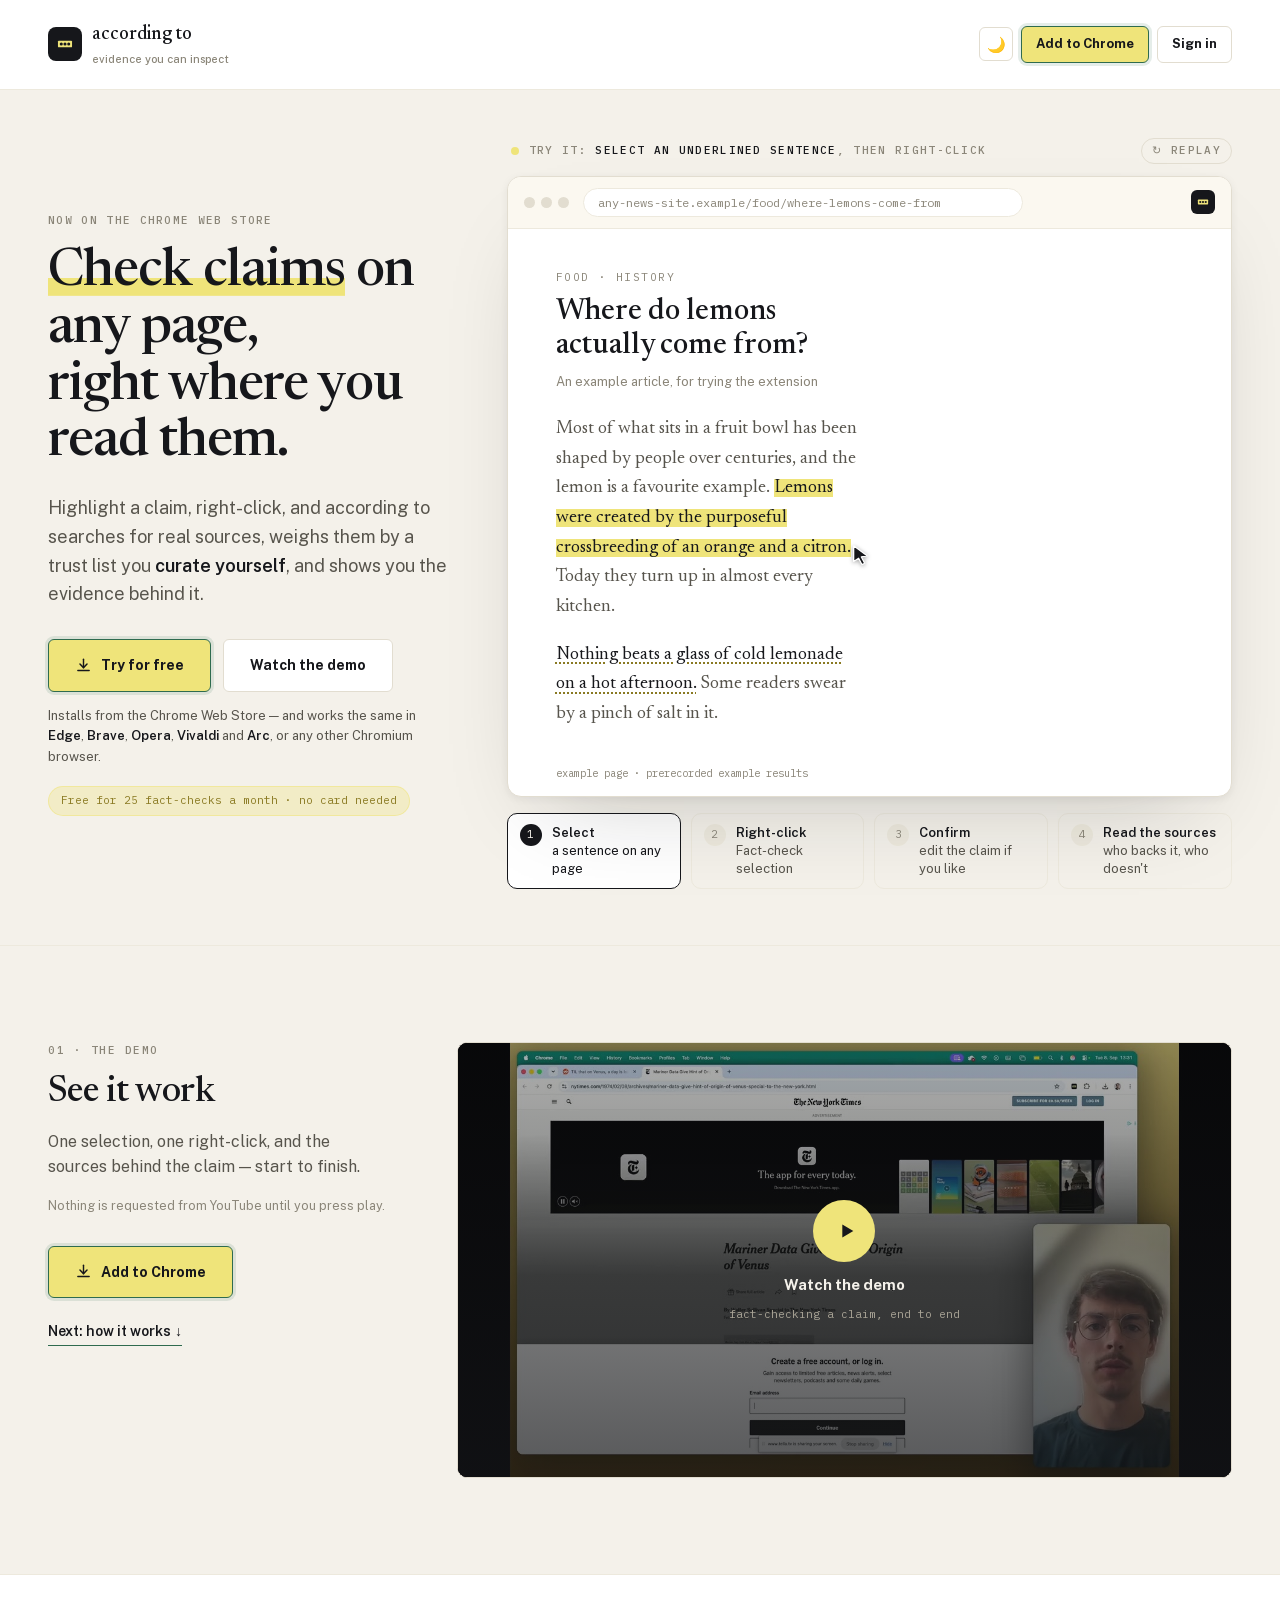
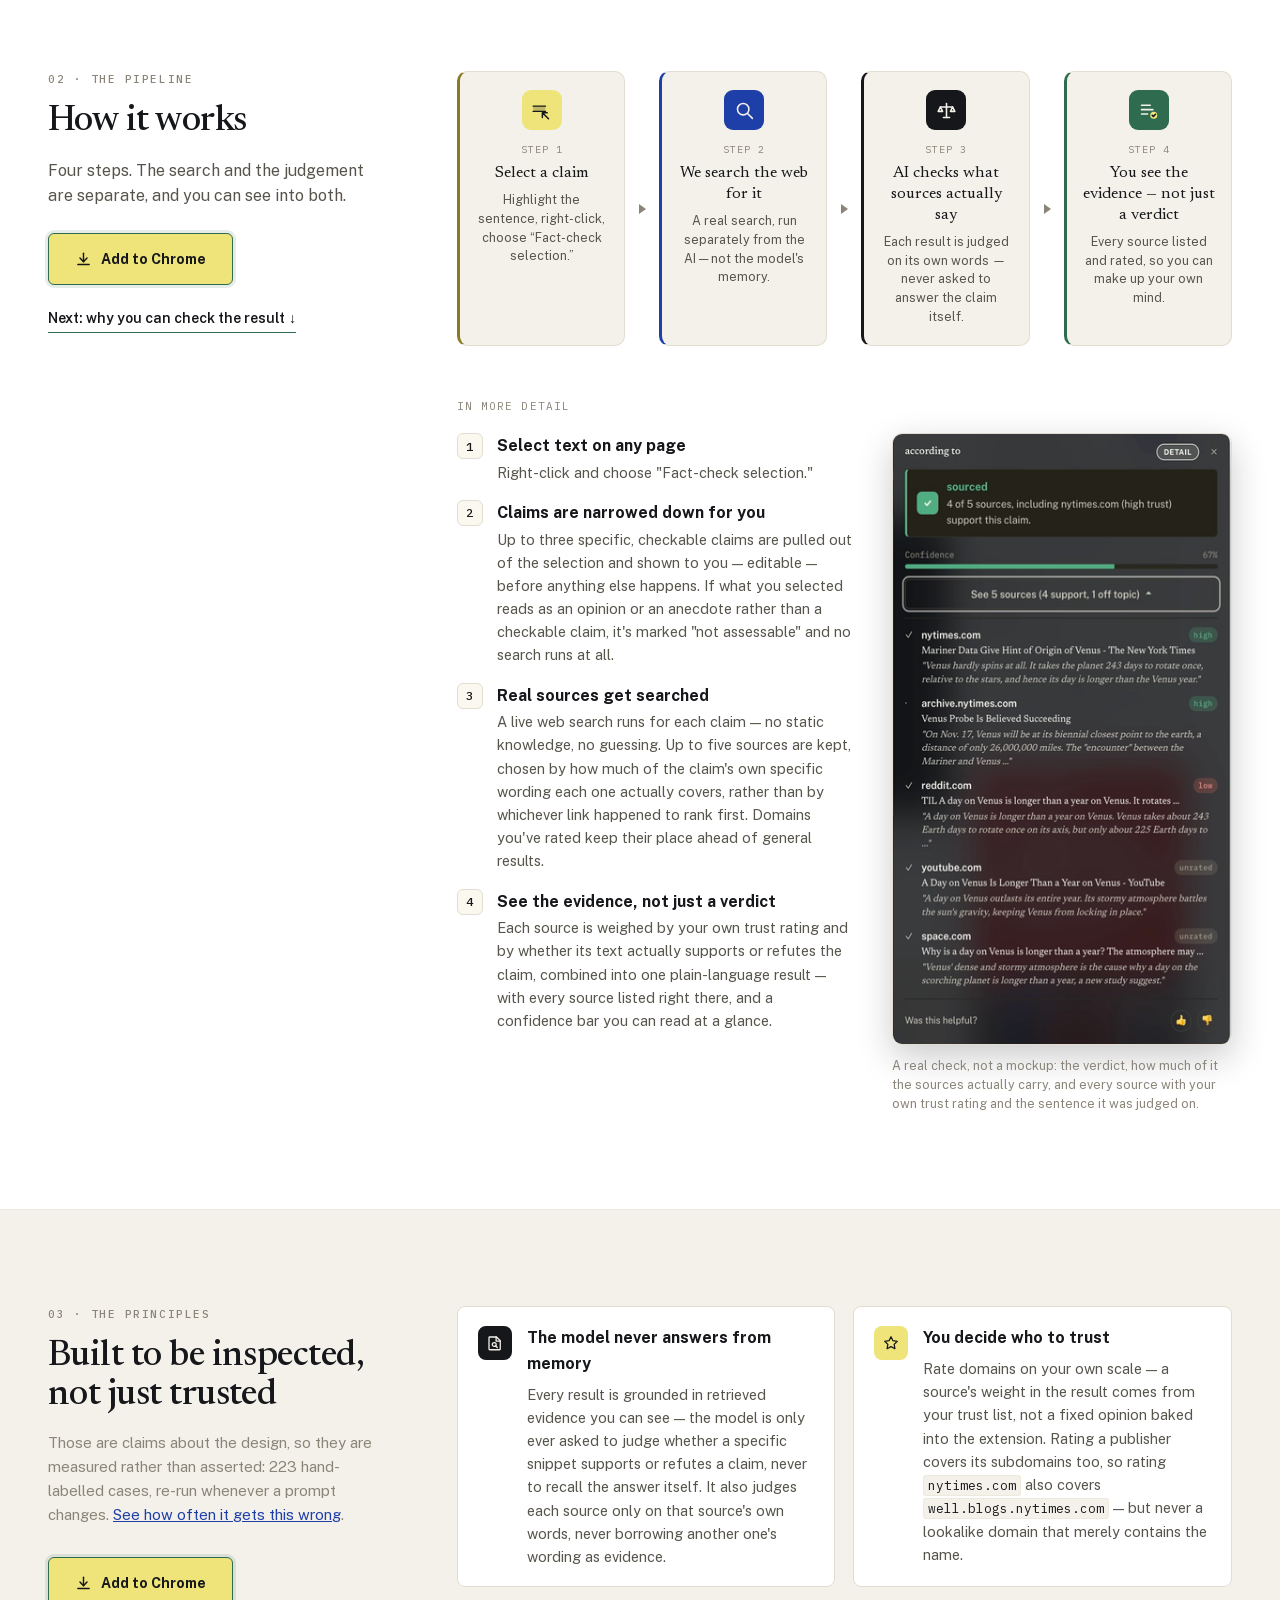
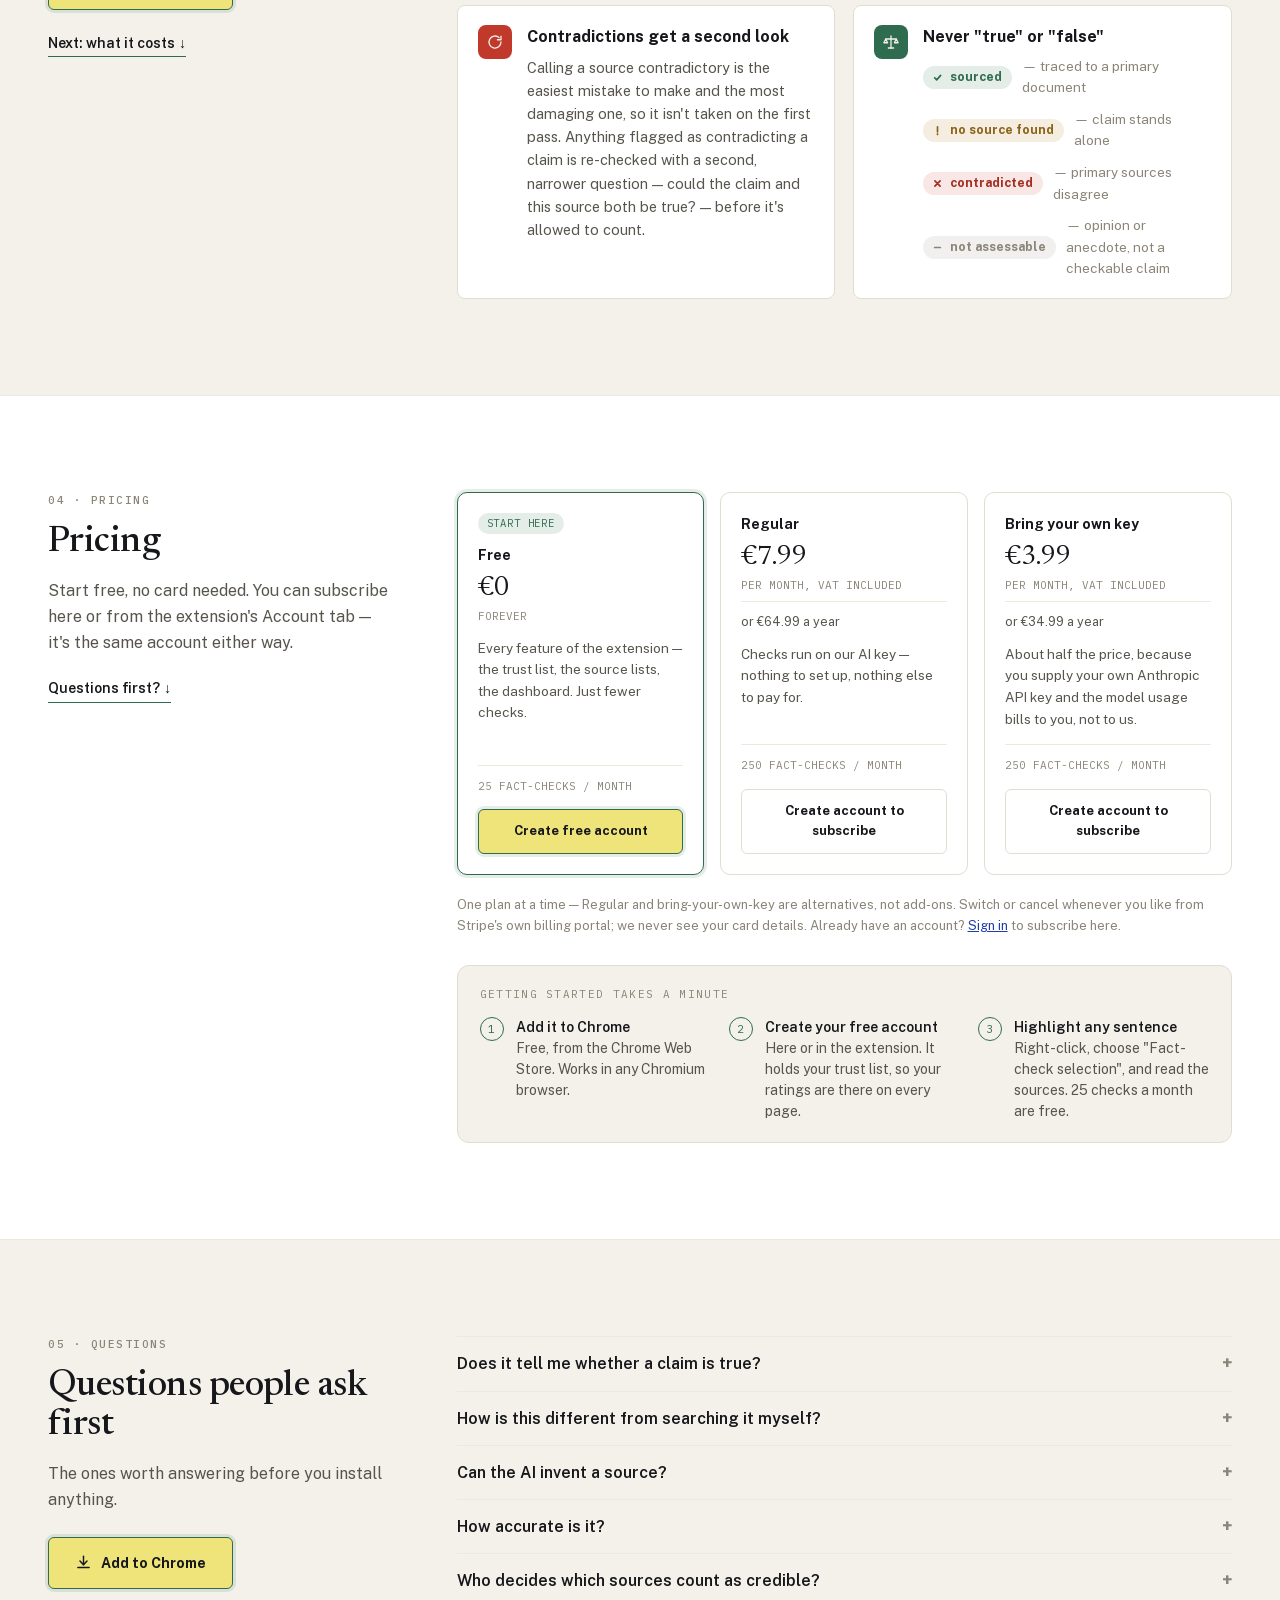
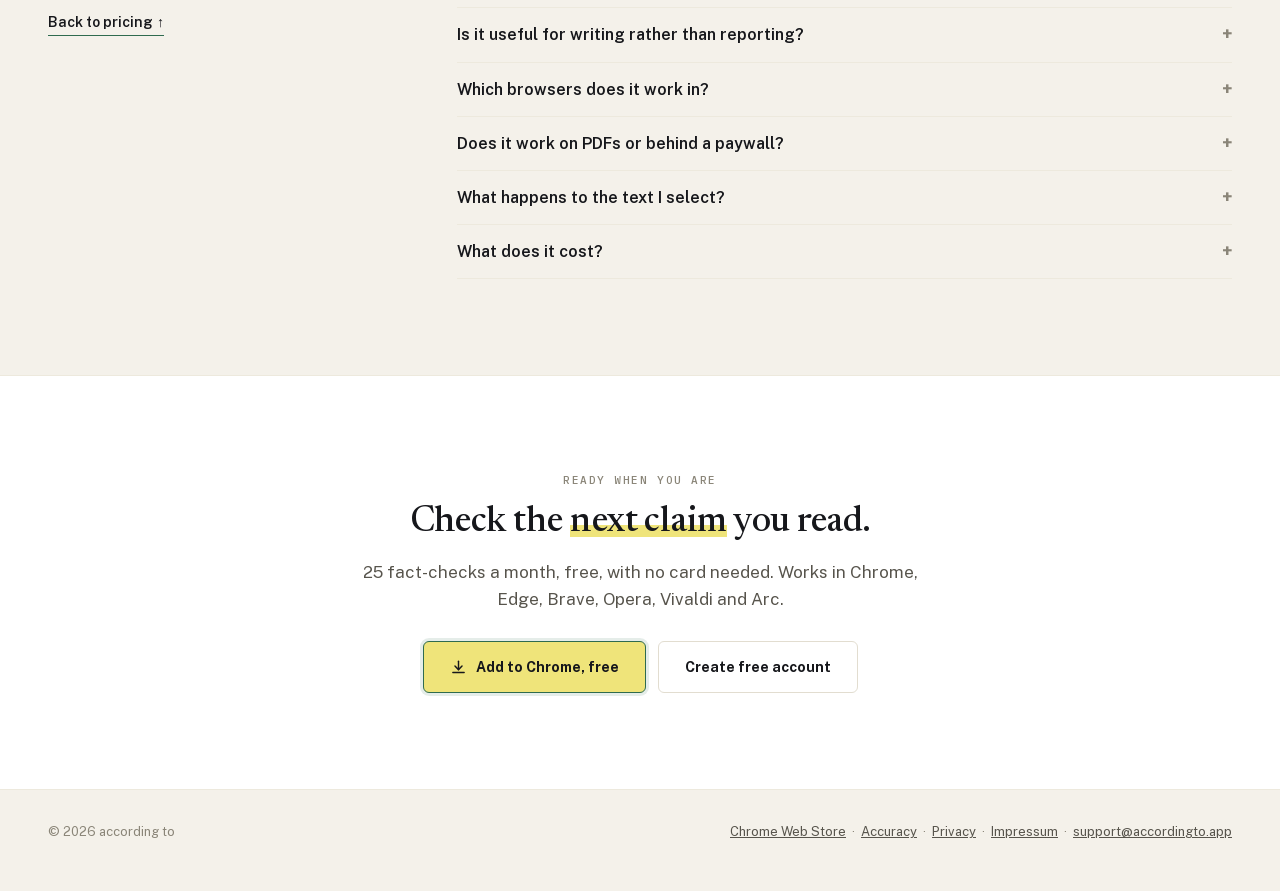
==== commit 357643fe: "better CTAs" ====
--- a/index.html
+++ b/index.html
@@ -1719,7 +1719,7 @@
       <li><a href="#pricing"><span>04</span>Pricing</a></li>
       <li><a href="#faq"><span>05</span>Questions</a></li>
     </ol>
-    <a class="btn btn-primary journey-cta" href="https://chromewebstore.google.com/detail/according-to/jlggllcjehpodnejbimkleijnjobffgi?utm_source=accordingto.app&amp;utm_medium=site&amp;utm_campaign=journey" target="_blank" rel="noopener">Add to Chrome, free</a>
+    <a class="btn btn-primary journey-cta" href="https://chromewebstore.google.com/detail/according-to/jlggllcjehpodnejbimkleijnjobffgi?utm_source=accordingto.app&amp;utm_medium=site&amp;utm_campaign=journey" target="_blank" rel="noopener">Add to Chrome</a>
   </div>
   <div class="journey-progress" id="journey-progress"></div>
 </nav>
@@ -1738,7 +1738,7 @@
     </p>
       <a class="btn btn-primary btn-install split-cta" href="https://chromewebstore.google.com/detail/according-to/jlggllcjehpodnejbimkleijnjobffgi?utm_source=accordingto.app&amp;utm_medium=site&amp;utm_campaign=demo" target="_blank" rel="noopener">
         <svg viewBox="0 0 24 24" fill="none" stroke="currentColor" stroke-width="2" stroke-linecap="round" stroke-linejoin="round" aria-hidden="true"><path d="M12 3v12"/><path d="M7 10l5 5 5-5"/><path d="M4 19h16"/></svg>
-        Add to Chrome, free
+        Add to Chrome
       </a>
       <a class="split-next" href="#how-it-works">Next: how it works<span aria-hidden="true">↓</span></a>
     </div>
@@ -1766,7 +1766,7 @@
       <p class="section-intro">Four steps. The search and the judgement are separate, and you can see into both.</p>
       <a class="btn btn-primary btn-install split-cta" href="https://chromewebstore.google.com/detail/according-to/jlggllcjehpodnejbimkleijnjobffgi?utm_source=accordingto.app&amp;utm_medium=site&amp;utm_campaign=how" target="_blank" rel="noopener">
         <svg viewBox="0 0 24 24" fill="none" stroke="currentColor" stroke-width="2" stroke-linecap="round" stroke-linejoin="round" aria-hidden="true"><path d="M12 3v12"/><path d="M7 10l5 5 5-5"/><path d="M4 19h16"/></svg>
-        Add to Chrome, free
+        Add to Chrome
       </a>
       <a class="split-next" href="#principles">Next: why you can check the result<span aria-hidden="true">↓</span></a>
     </div>
@@ -1802,7 +1802,7 @@
         </div>
         <div class="flow-step">STEP 4</div>
         <div class="flow-title">You see the evidence — not just a verdict</div>
-        <div class="flow-sub">Every source listed and rated, so you can check the check.</div>
+        <div class="flow-sub">Every source listed and rated, so you can make up your own mind.</div>
       </li>
     </ol>
       <div class="detail-head">IN MORE DETAIL</div>
@@ -1863,7 +1863,7 @@
     </p>
       <a class="btn btn-primary btn-install split-cta" href="https://chromewebstore.google.com/detail/according-to/jlggllcjehpodnejbimkleijnjobffgi?utm_source=accordingto.app&amp;utm_medium=site&amp;utm_campaign=principles" target="_blank" rel="noopener">
         <svg viewBox="0 0 24 24" fill="none" stroke="currentColor" stroke-width="2" stroke-linecap="round" stroke-linejoin="round" aria-hidden="true"><path d="M12 3v12"/><path d="M7 10l5 5 5-5"/><path d="M4 19h16"/></svg>
-        Add to Chrome, free
+        Add to Chrome
       </a>
       <a class="split-next" href="#pricing">Next: what it costs<span aria-hidden="true">↓</span></a>
     </div>
@@ -1987,7 +1987,7 @@
     </p>
       <a class="btn btn-primary btn-install split-cta" href="https://chromewebstore.google.com/detail/according-to/jlggllcjehpodnejbimkleijnjobffgi?utm_source=accordingto.app&amp;utm_medium=site&amp;utm_campaign=faq" target="_blank" rel="noopener">
         <svg viewBox="0 0 24 24" fill="none" stroke="currentColor" stroke-width="2" stroke-linecap="round" stroke-linejoin="round" aria-hidden="true"><path d="M12 3v12"/><path d="M7 10l5 5 5-5"/><path d="M4 19h16"/></svg>
-        Add to Chrome, free
+        Add to Chrome
       </a>
       <a class="split-next" href="#pricing">Back to pricing<span aria-hidden="true">↑</span></a>
     </div>
@@ -2625,7 +2625,7 @@
           <div class="hd-sum">This example page only has results for the two <b>underlined sentences</b>. To check your own text, on any site, install the extension. The first 25 checks each month are free.</div></div>
         </div>
         <div class="hd-demo-cta">
-          <a class="btn btn-primary" href="${STORE_URL}" target="_blank" rel="noopener">Add to Chrome, free</a>
+          <a class="btn btn-primary" href="${STORE_URL}" target="_blank" rel="noopener">Add to Chrome</a>
           <button type="button" class="btn btn-secondary" id="hd-try-sample">Try the lemon claim</button>
         </div>`);
       card.querySelector("#hd-try-sample").addEventListener("click", () => jumpTo(3));
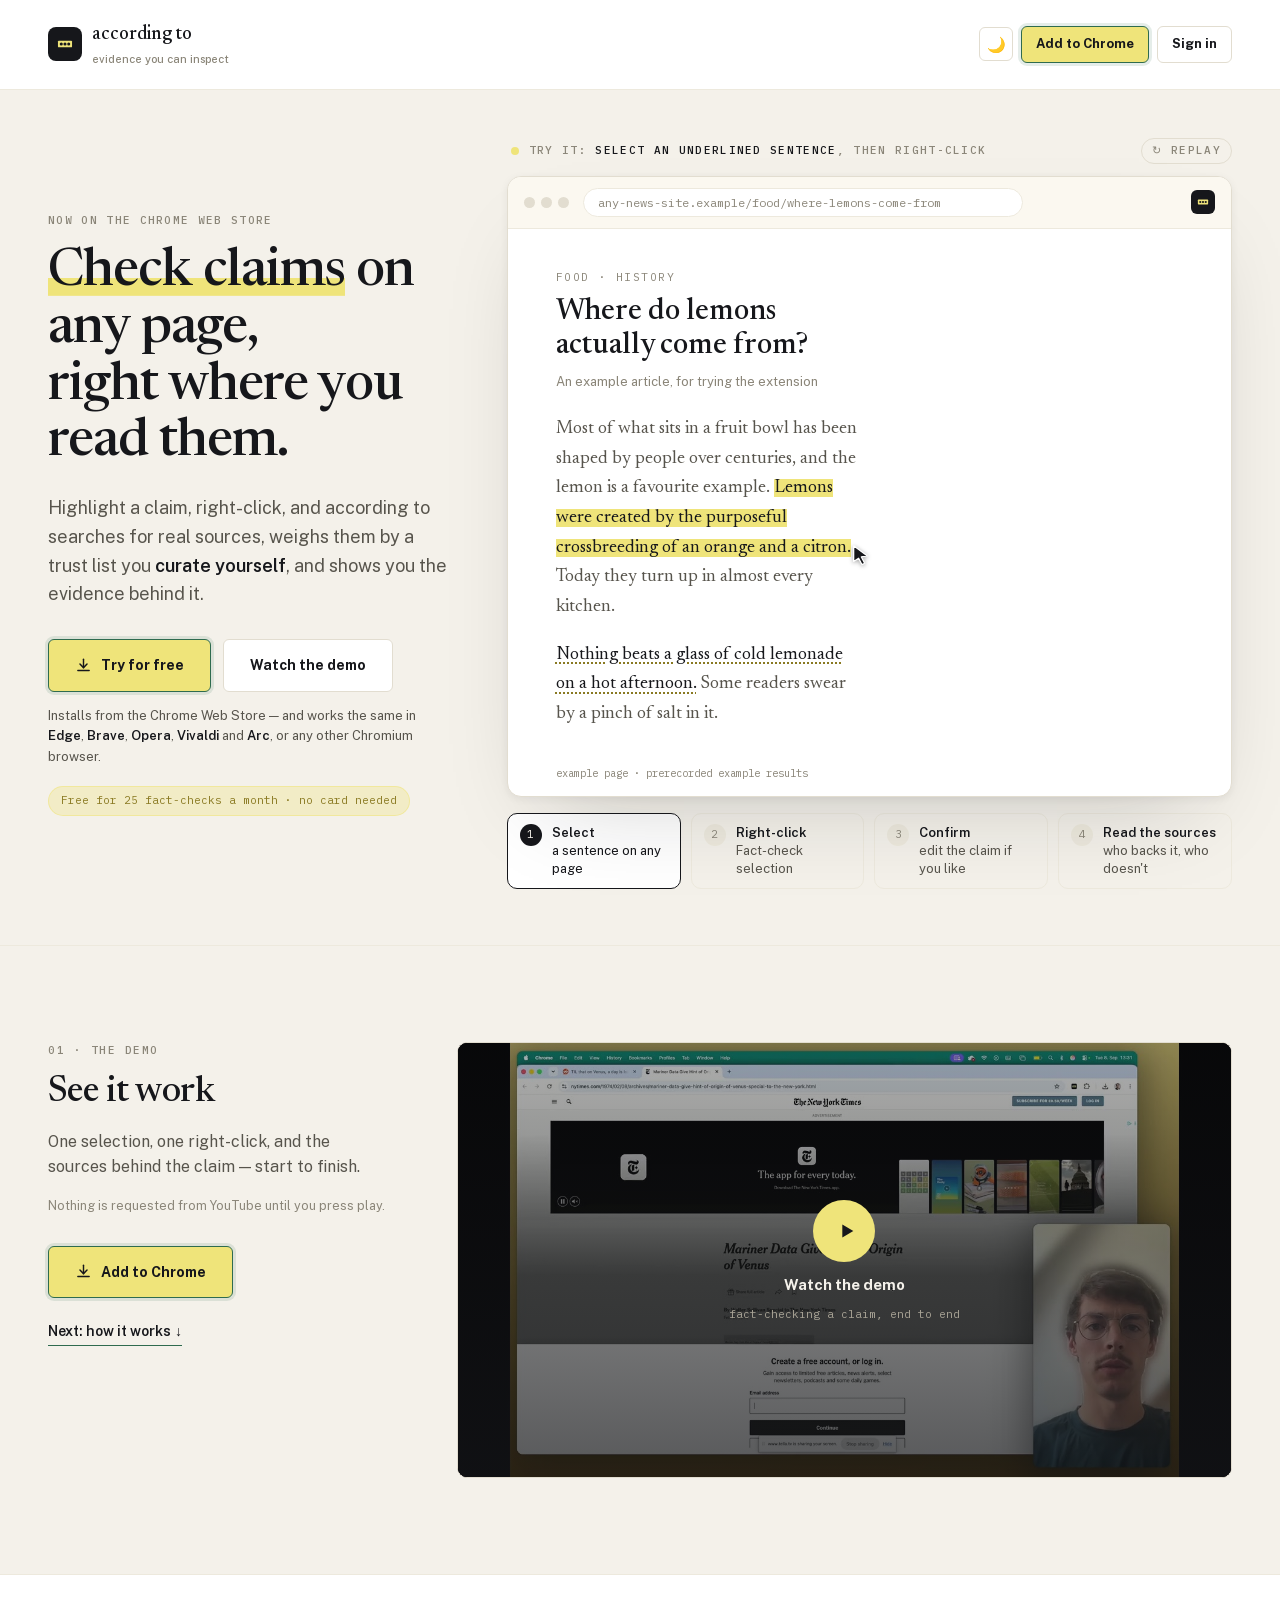
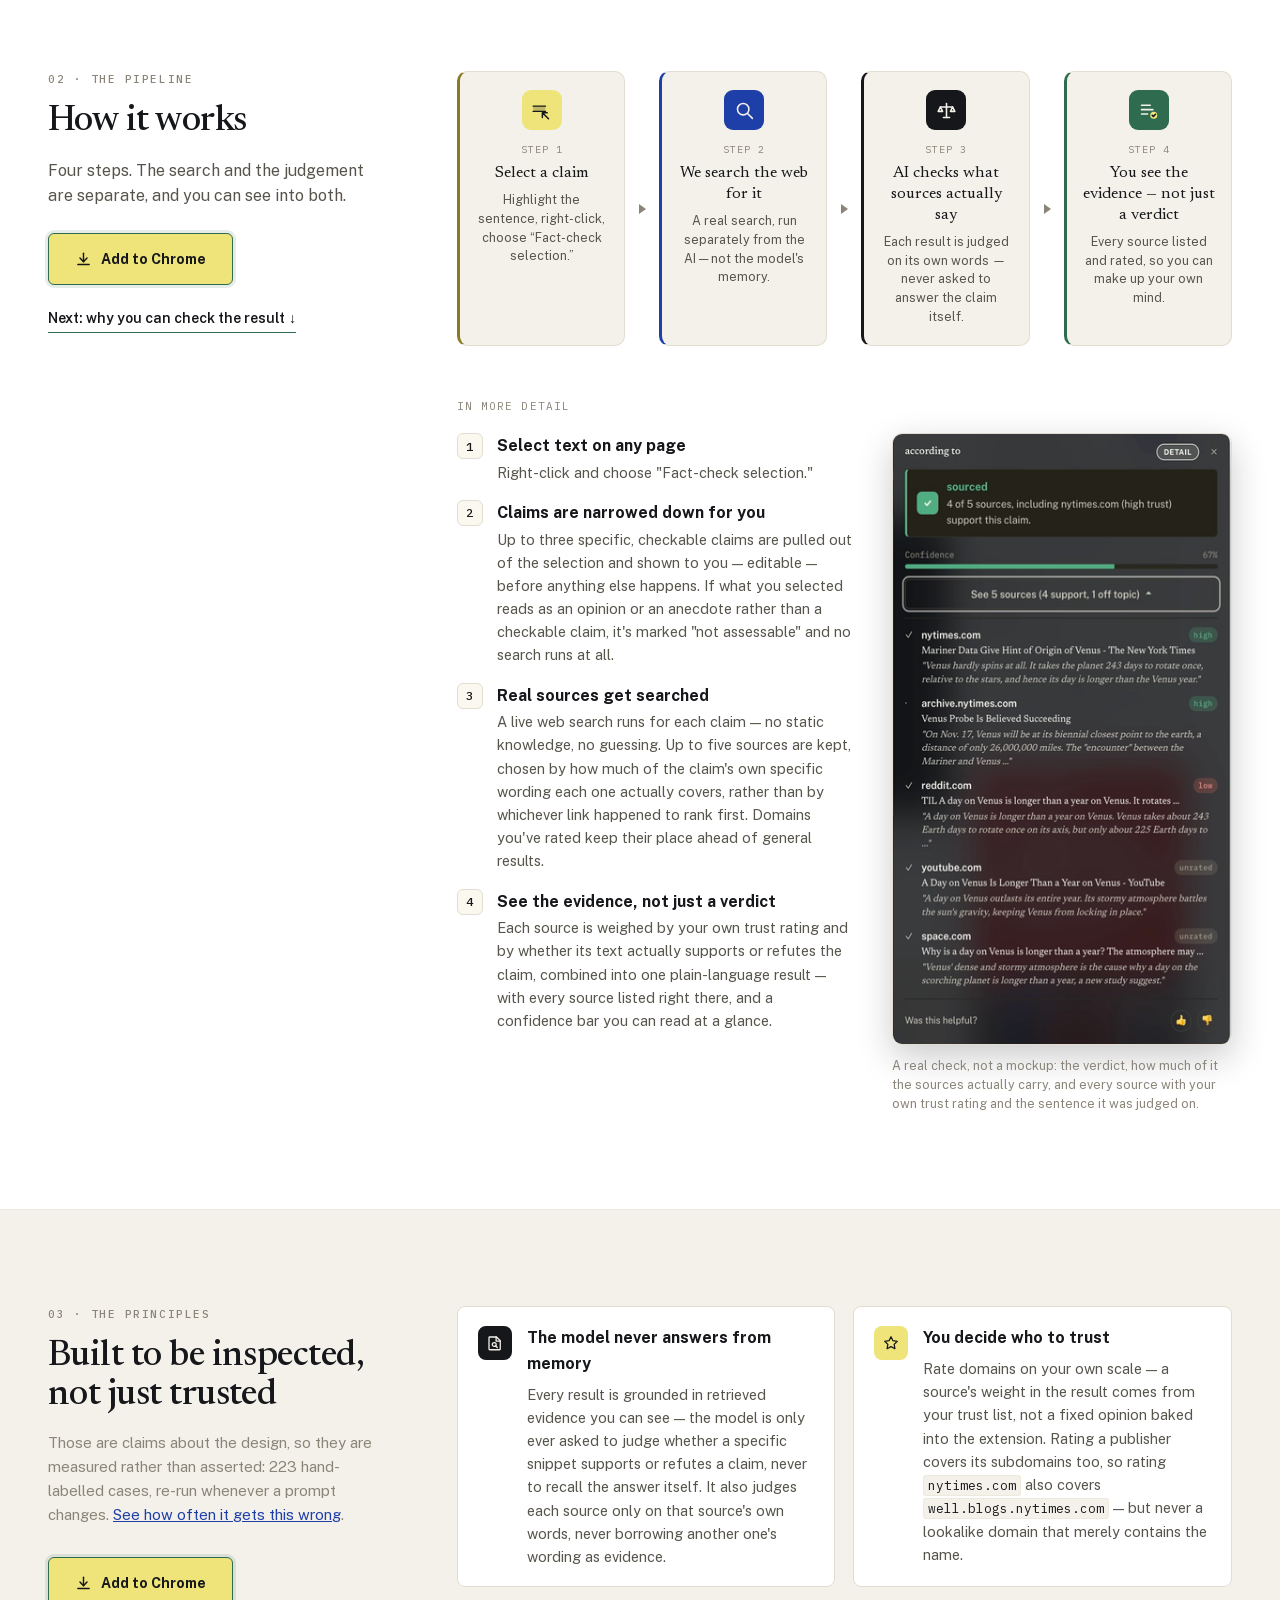
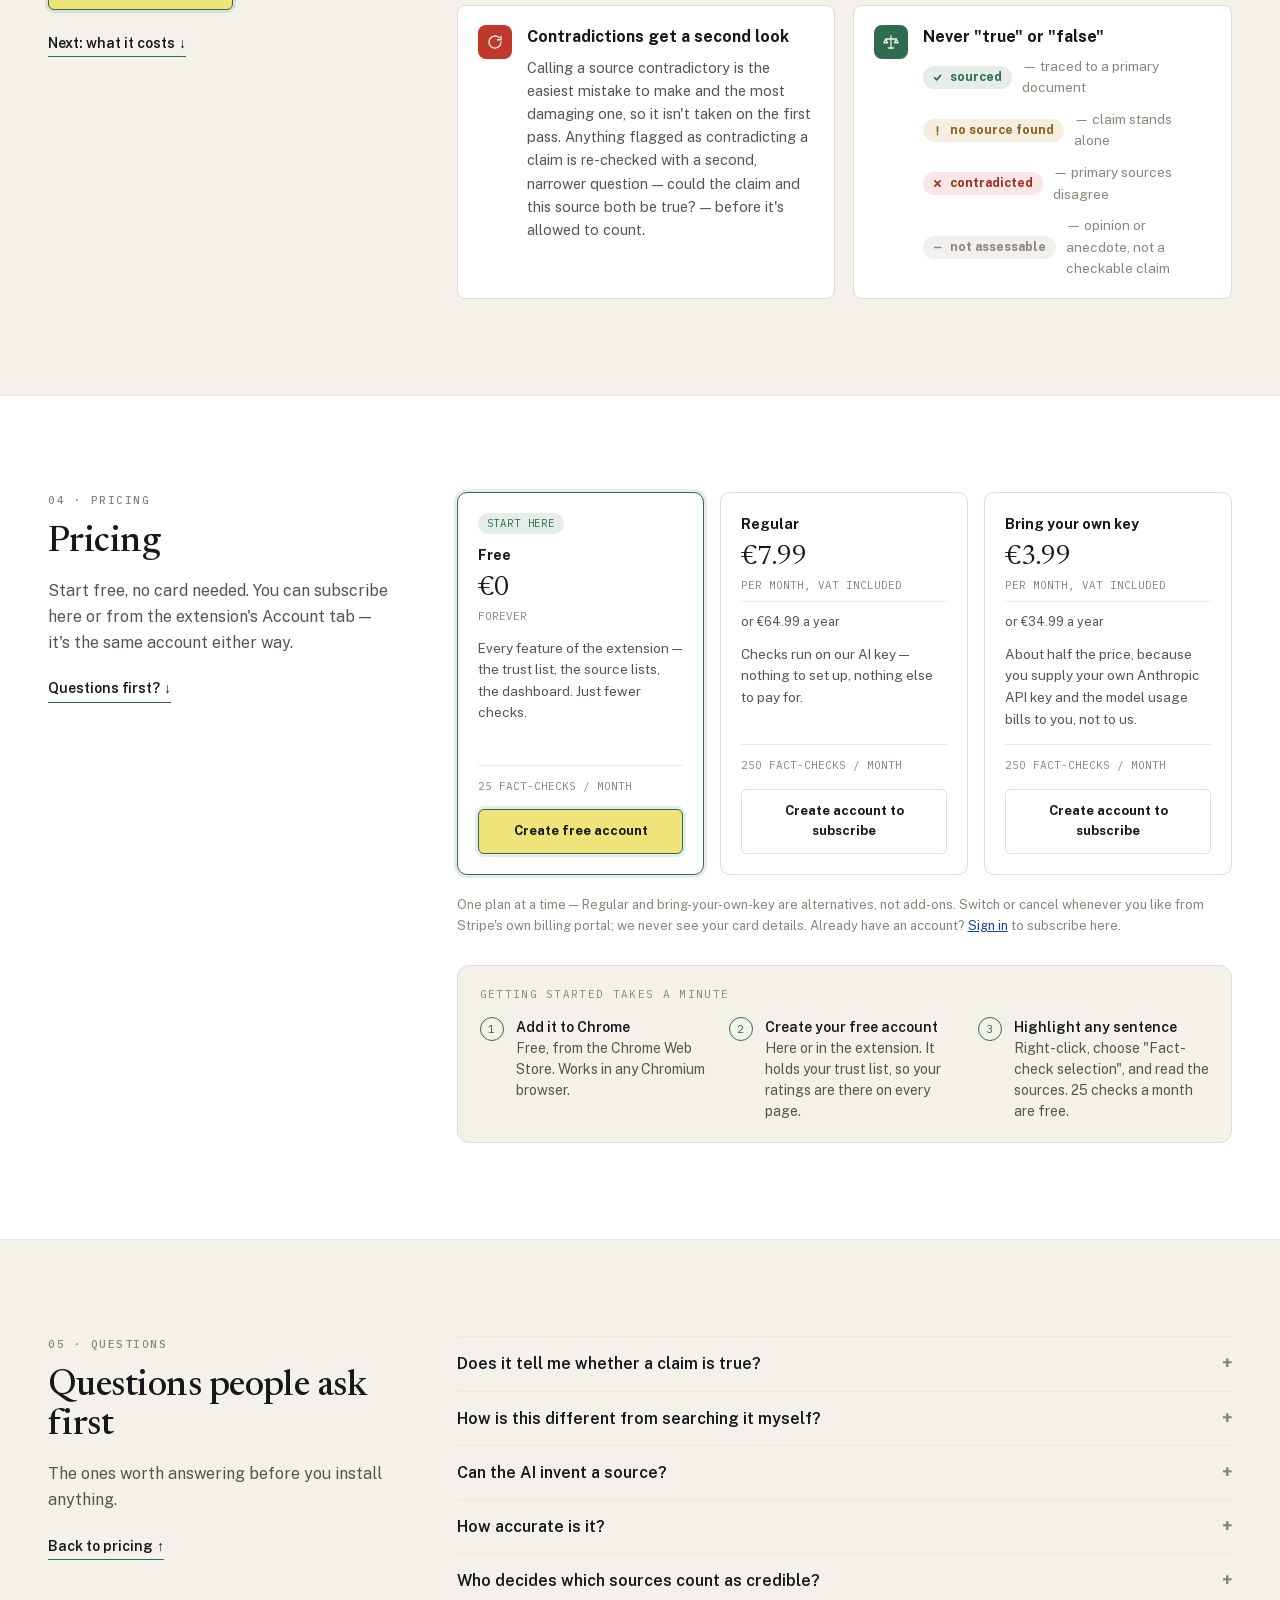
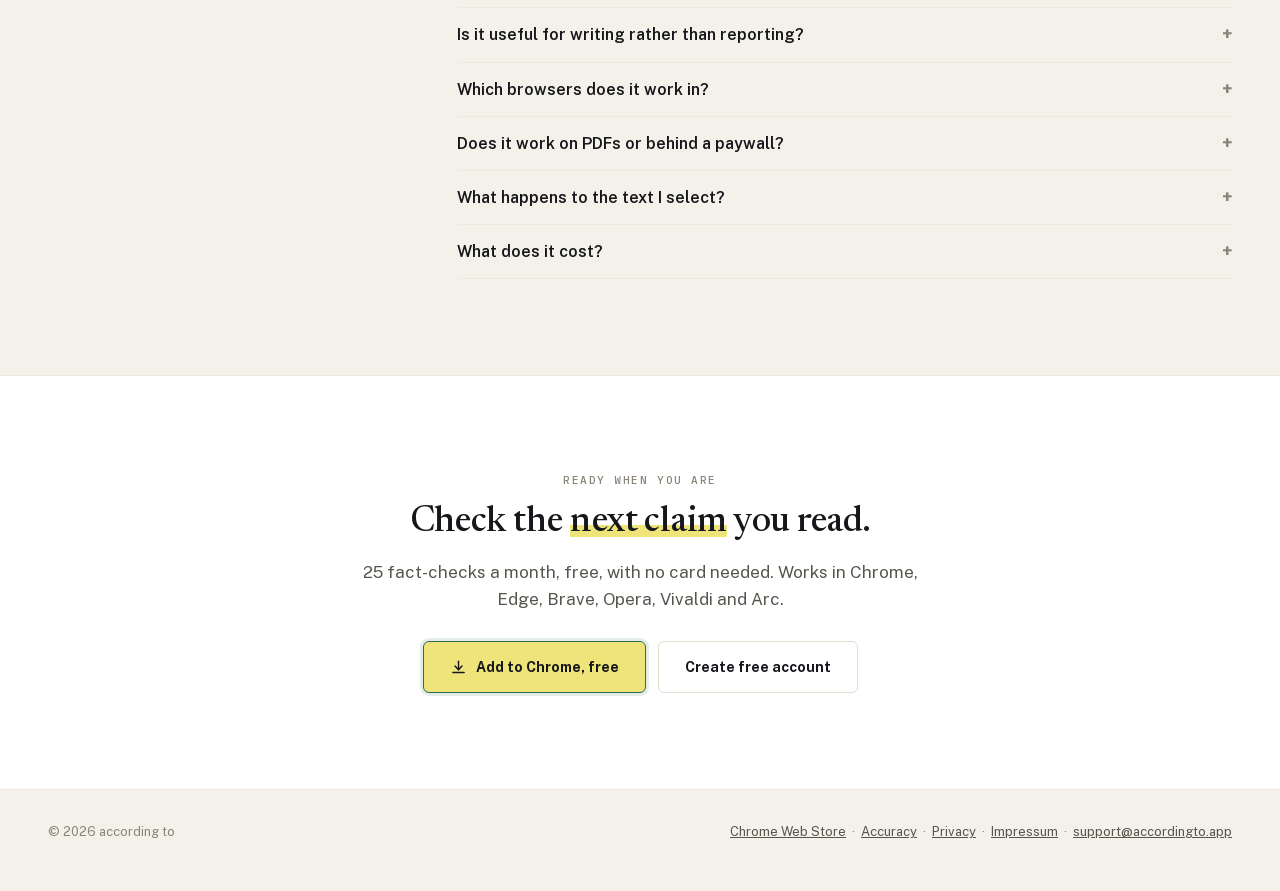
==== commit 2868418e: "less download buttons" ====
--- a/index.html
+++ b/index.html
@@ -1985,10 +1985,10 @@
       <p class="section-intro">
       The ones worth answering before you install anything.
     </p>
-      <a class="btn btn-primary btn-install split-cta" href="https://chromewebstore.google.com/detail/according-to/jlggllcjehpodnejbimkleijnjobffgi?utm_source=accordingto.app&amp;utm_medium=site&amp;utm_campaign=faq" target="_blank" rel="noopener">
+      <!-- <a class="btn btn-primary btn-install split-cta" href="https://chromewebstore.google.com/detail/according-to/jlggllcjehpodnejbimkleijnjobffgi?utm_source=accordingto.app&amp;utm_medium=site&amp;utm_campaign=faq" target="_blank" rel="noopener">
         <svg viewBox="0 0 24 24" fill="none" stroke="currentColor" stroke-width="2" stroke-linecap="round" stroke-linejoin="round" aria-hidden="true"><path d="M12 3v12"/><path d="M7 10l5 5 5-5"/><path d="M4 19h16"/></svg>
         Add to Chrome
-      </a>
+      </a> -->
       <a class="split-next" href="#pricing">Back to pricing<span aria-hidden="true">↑</span></a>
     </div>
     <div class="split-body">
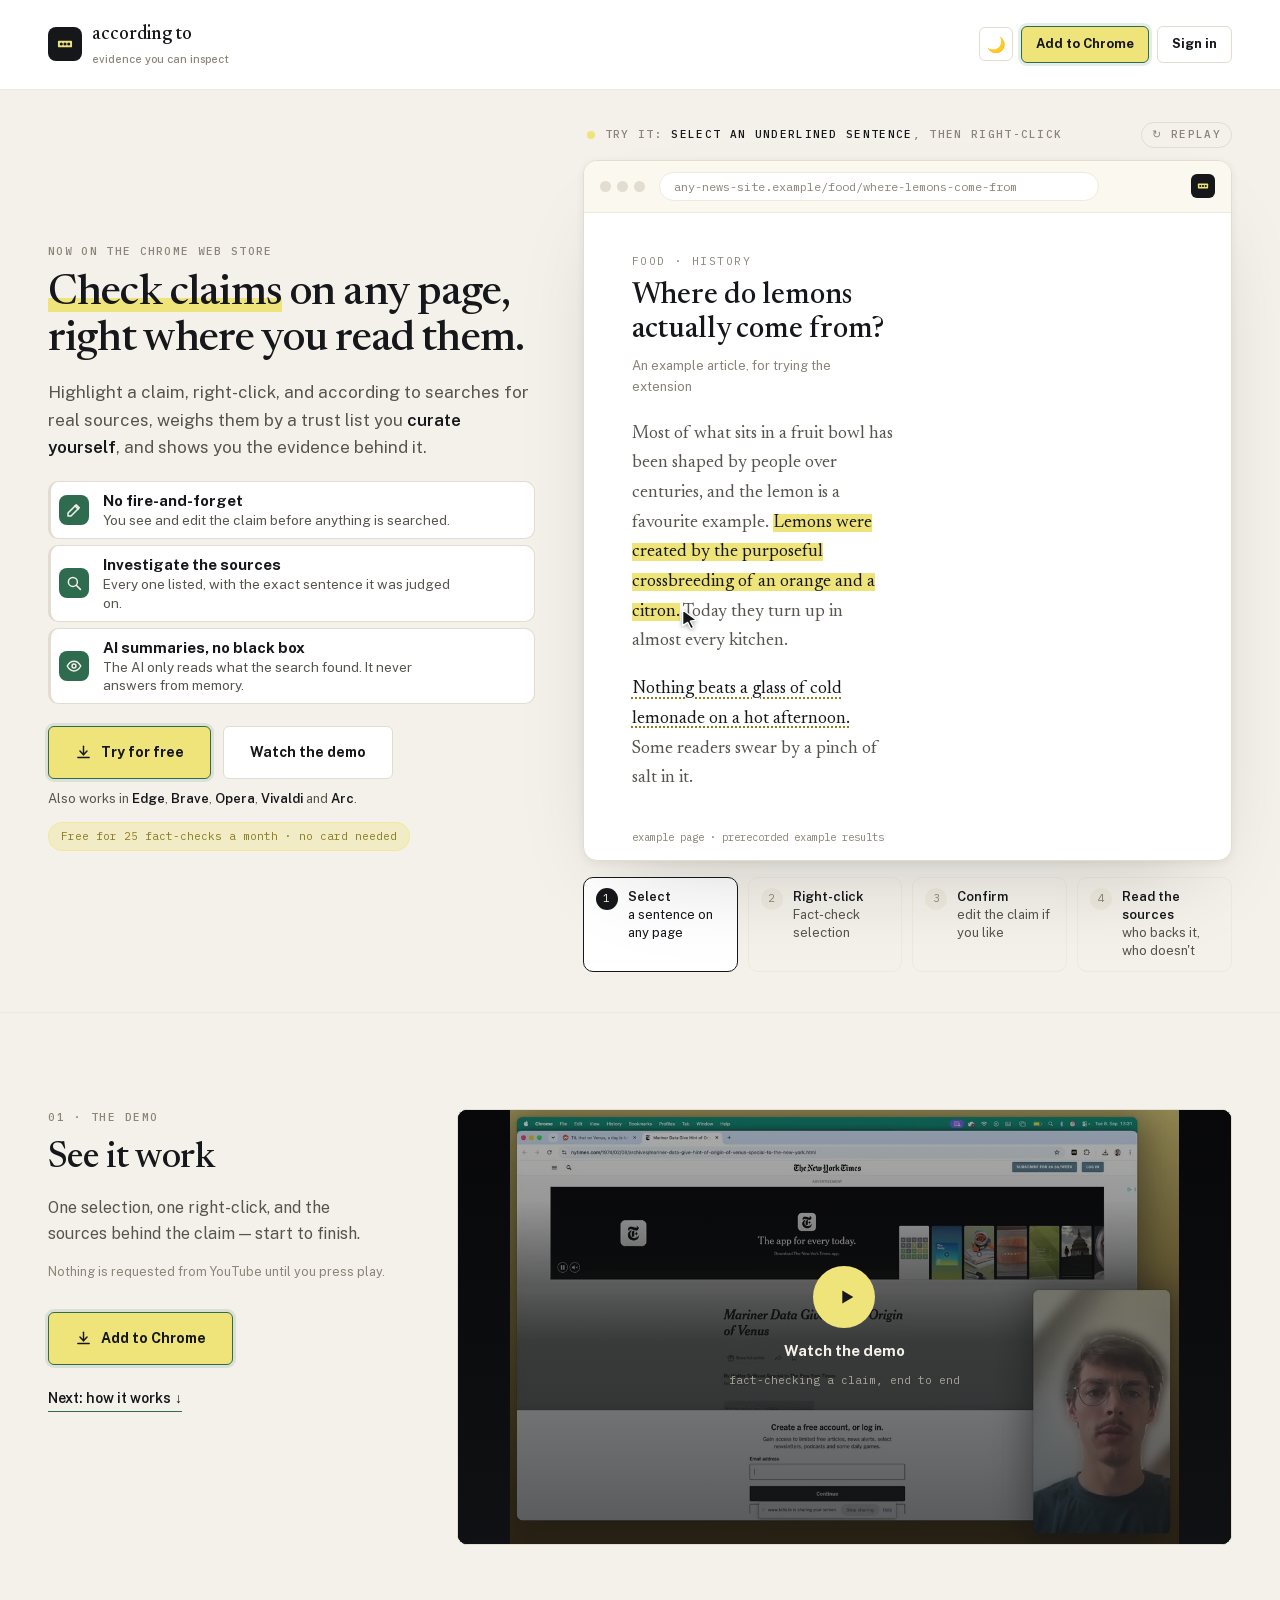
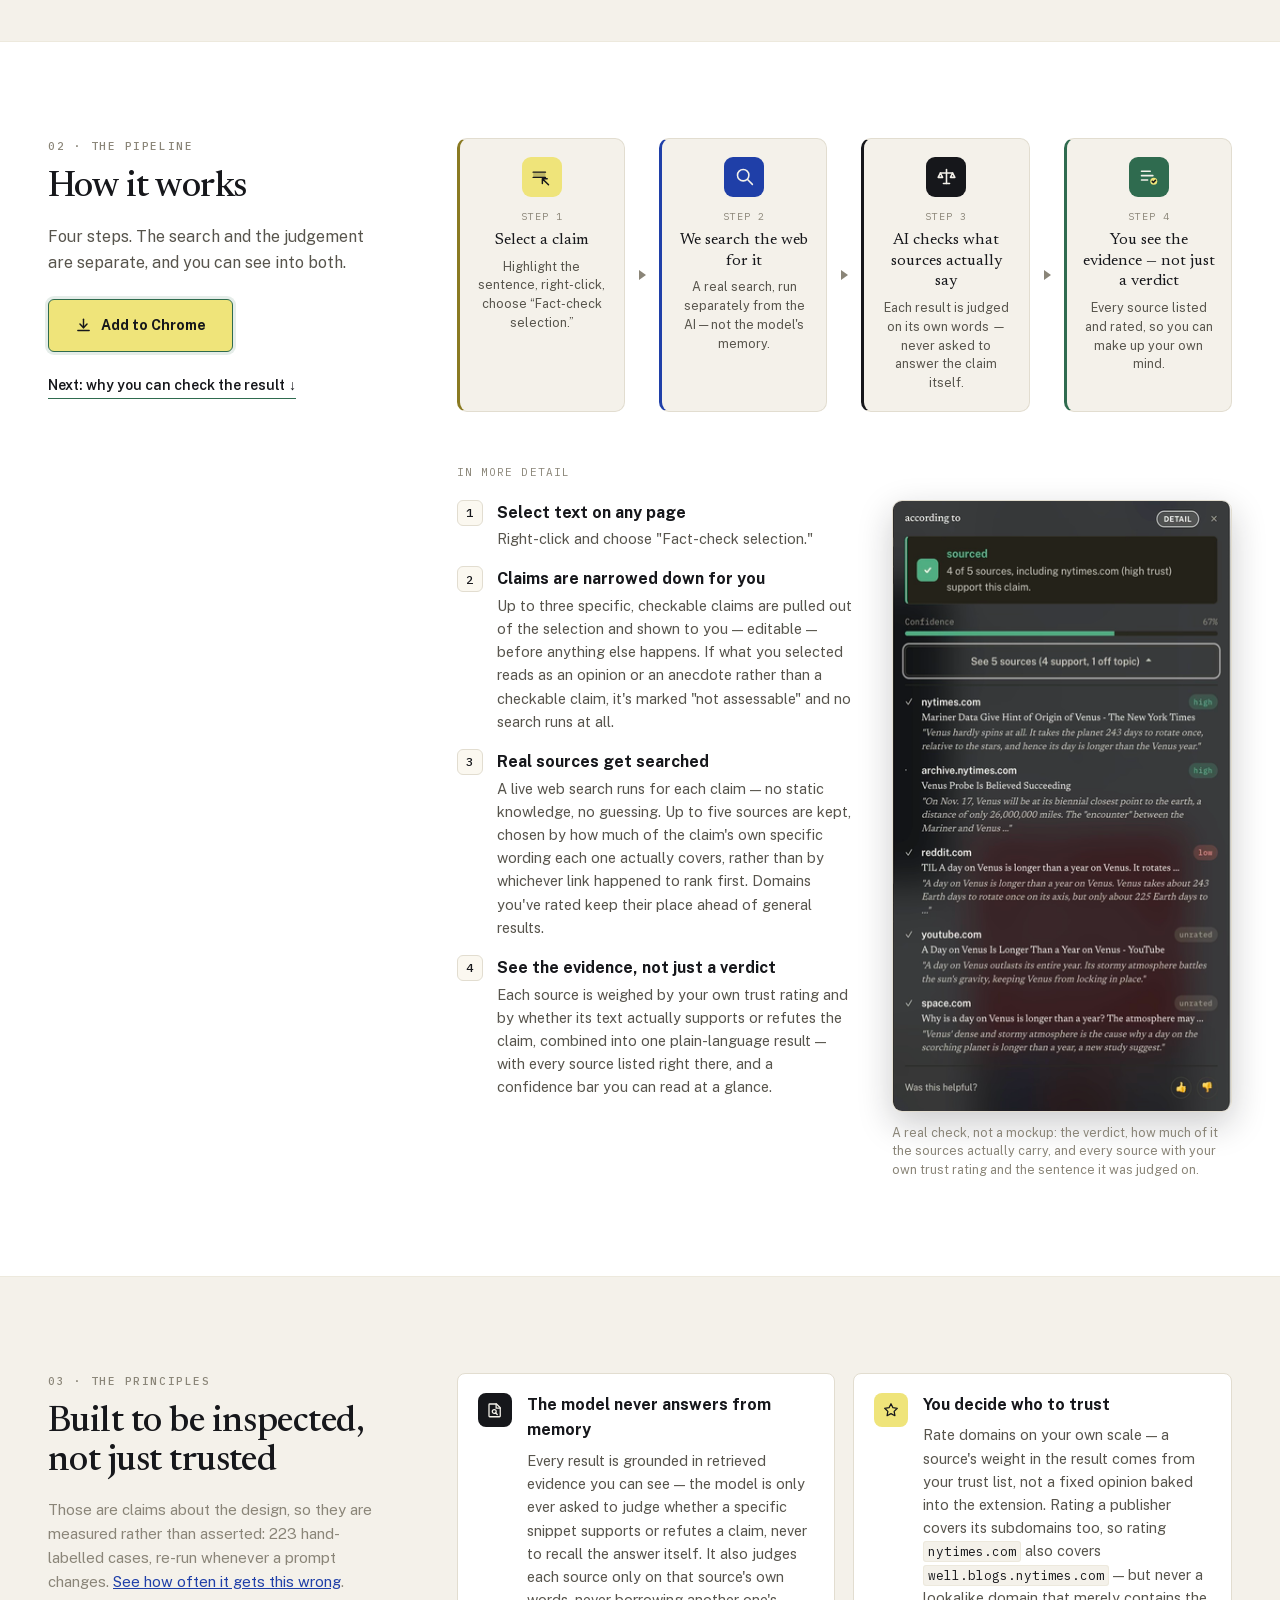
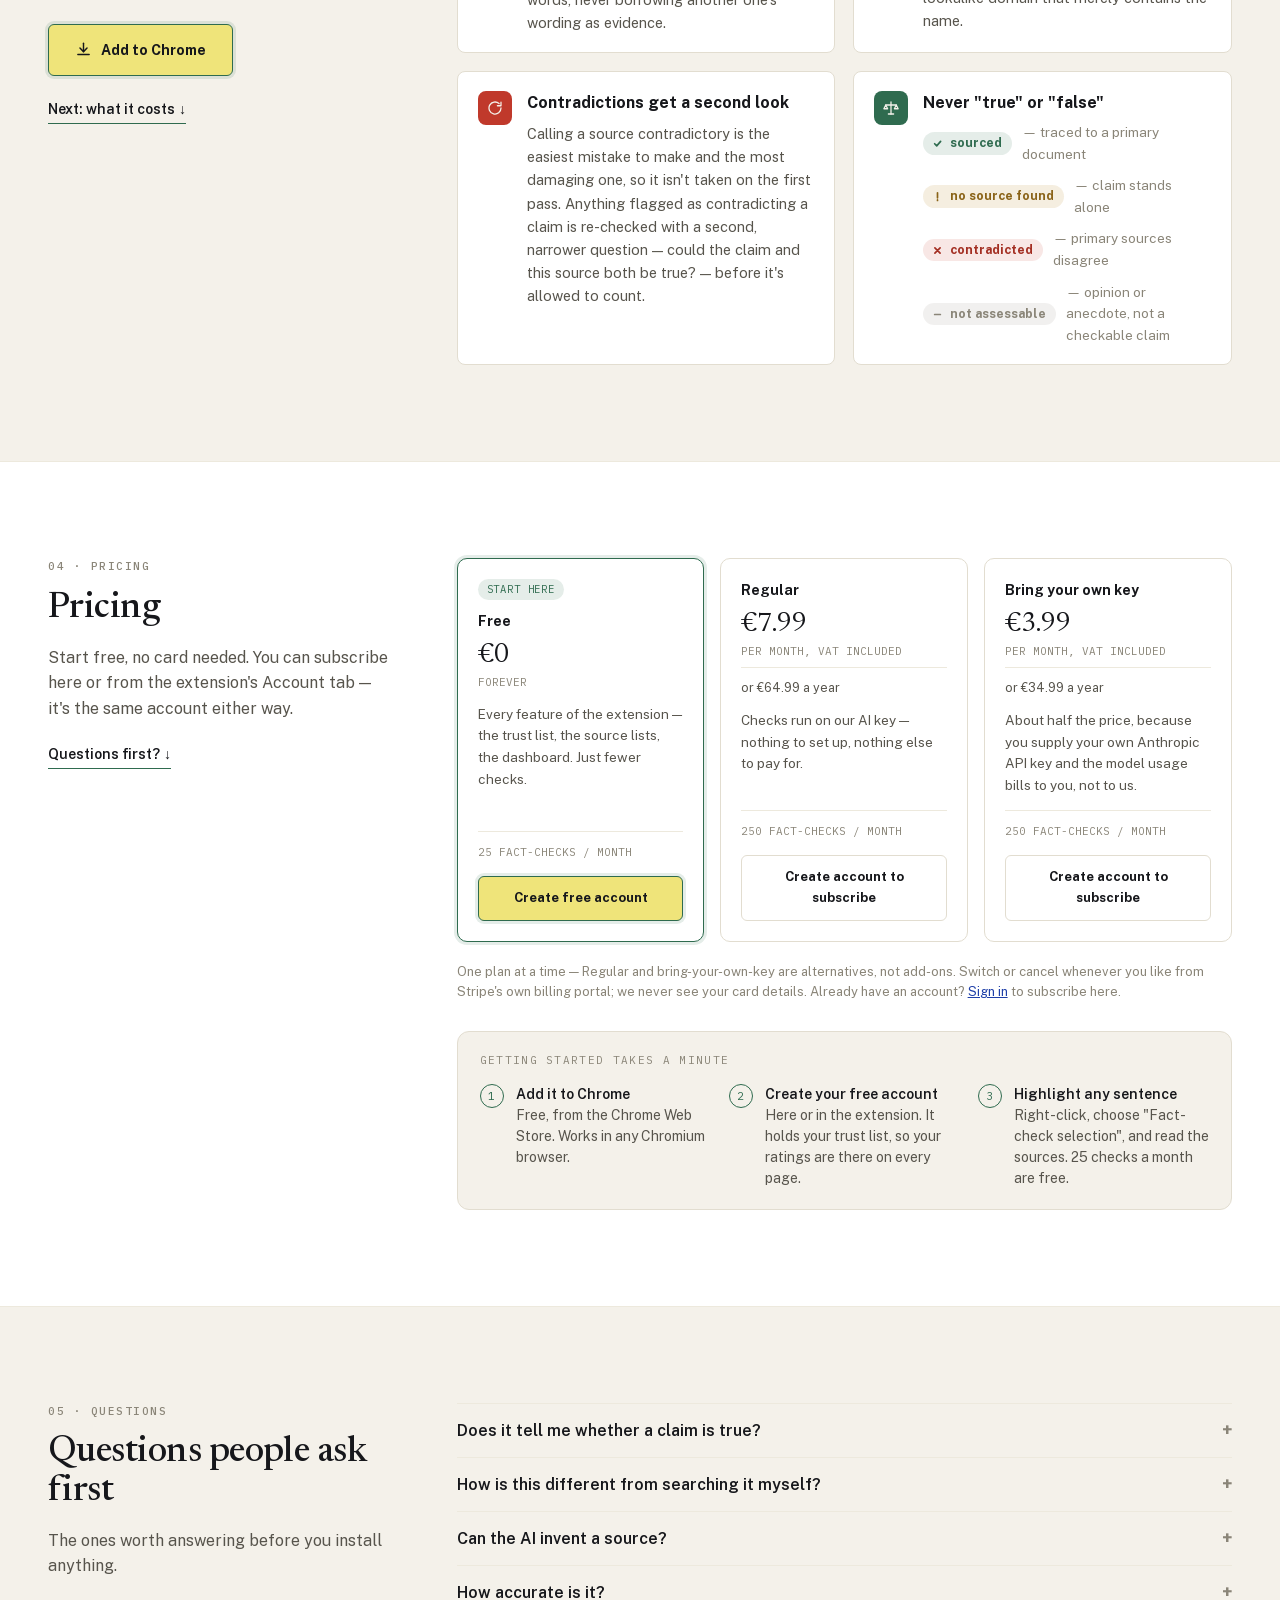
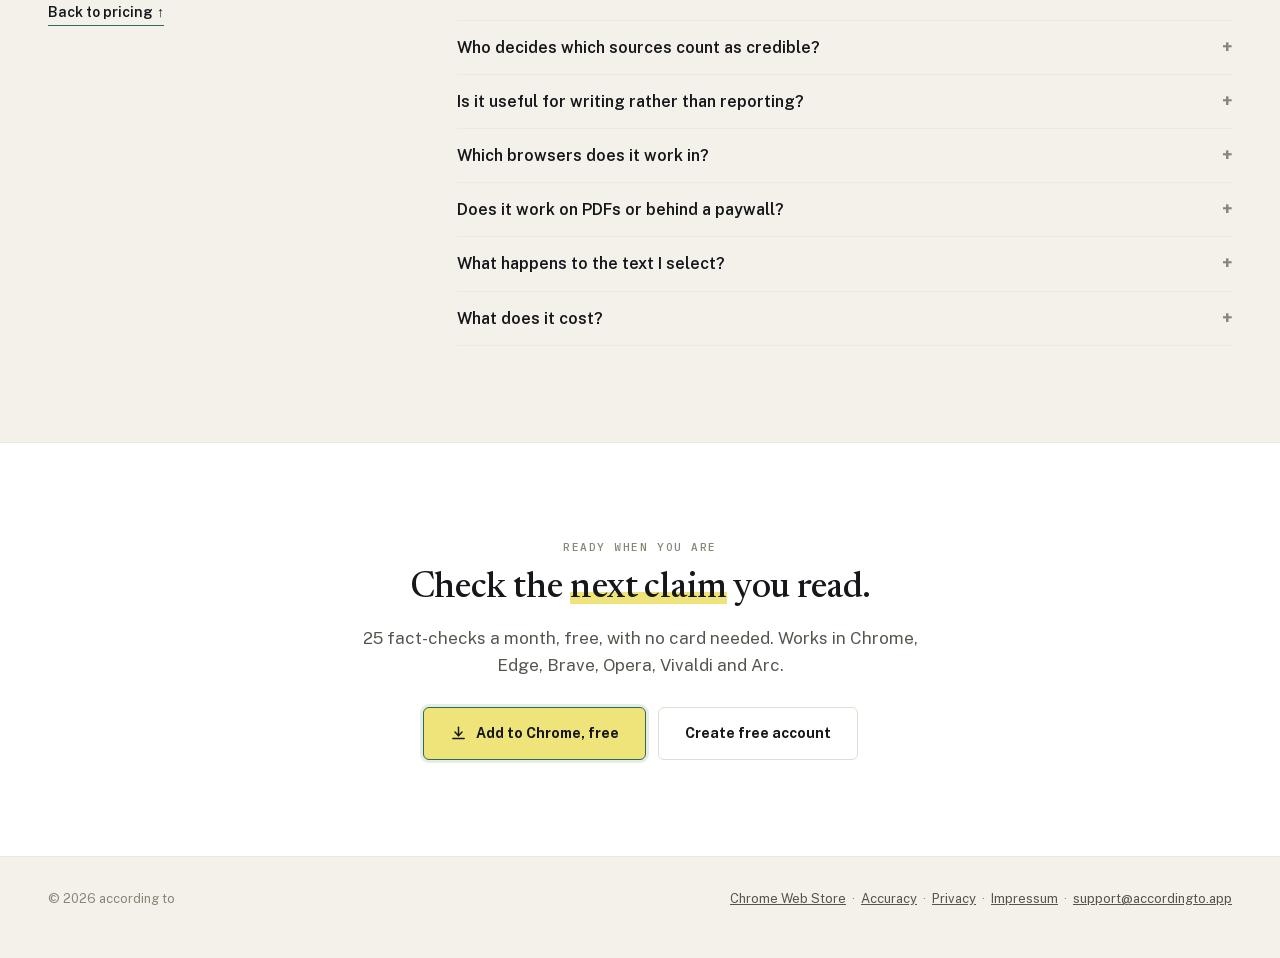
==== commit 2f2aea31: "Put the three reasons on the first screen, and make "Watch the demo" play The hero now names what se" ====
--- a/index.html
+++ b/index.html
@@ -1600,6 +1600,76 @@
     section.band { padding: 48px 0; }
     .start-steps { grid-template-columns: 1fr; }
   }
+
+  /* ---- Three pillars in the hero copy. Each one drives the demo beside
+     it: clicking shows the part of the product it describes, outlined in
+     the brand green, and they light up as the autoplay reaches that part. ---- */
+  .pillars { list-style: none; margin: 0 0 28px; padding: 0; display: grid; gap: 8px; max-width: 34em; }
+  .pillars button {
+    display: flex;
+    align-items: center;
+    gap: 14px;
+    width: 100%;
+    padding: 10px 14px 10px 10px;
+    font-family: 'Public Sans', sans-serif;
+    font-size: 14.5px;
+    line-height: 1.45;
+    text-align: left;
+    color: var(--body-text);
+    background: var(--white);
+    border: 1px solid var(--hairline);
+    border-left: 3px solid var(--hairline);
+    border-radius: 10px;
+    cursor: pointer;
+    transition: border-color 0.2s, box-shadow 0.2s, transform 0.2s;
+  }
+  .pillars button:hover, .pillars button.is-lit, .pillars button.is-picked {
+    border-color: var(--sourced);
+    border-left-color: var(--sourced);
+    box-shadow: 0 0 0 3px var(--sourced-tint);
+  }
+  .pillars button:hover { transform: translateX(3px); }
+  .pl-icon {
+    width: 34px; height: 34px; border-radius: 8px;
+    flex-shrink: 0;
+    display: flex; align-items: center; justify-content: center;
+    background: var(--sourced);
+  }
+  .pl-icon svg { width: 18px; height: 18px; stroke: #F4F1EA; }
+  .pl-text { flex: 1; }
+  .pl-text b { display: block; font-size: 15.5px; font-weight: 700; color: var(--ink); }
+  .pl-show {
+    font-family: 'IBM Plex Mono', monospace;
+    font-size: 10.5px;
+    color: var(--sourced);
+    white-space: nowrap;
+    opacity: 0;
+    transition: opacity 0.2s;
+  }
+  .pillars button:hover .pl-show, .pillars button:focus-visible .pl-show { opacity: 1; }
+  .hd-card[data-spot="confirm"] .hd-textarea { border-color: var(--sourced); box-shadow: 0 0 0 3px var(--sourced-tint); }
+  .hd-card[data-spot="sources"] .hd-sources { outline: 2px solid var(--sourced); outline-offset: 4px; border-radius: 6px; box-shadow: 0 0 0 7px var(--sourced-tint); }
+  .hd-card[data-spot="ai"] .hd-verdict,
+  .hd-card[data-spot="ai"] .hd-snip { box-shadow: 0 0 0 3px var(--sourced-tint); }
+  .hd-card[data-spot="ai"] .hd-snip { background: var(--sourced-tint); border-radius: 4px; }
+  .hd-card[data-spot="ai"] .hd-src-mark { color: var(--sourced); font-weight: 700; }
+  @media (max-width: 1100px) { .pillars { margin-left: auto; margin-right: auto; } }
+  @media (max-width: 520px) { .pl-show { display: none; } }
+
+  /* First-screen fit: headline, pillars and the install button all above
+     the fold on a 1440x900 laptop. */
+  @media (min-width: 1101px) {
+    .hero-grid { grid-template-columns: minmax(400px, 6fr) minmax(0, 8fr); gap: 48px; padding-top: 32px; padding-bottom: 40px; }
+    .hero-split h1 { font-size: clamp(36px, 3.3vw, 52px); margin-bottom: 16px; }
+    .hero-split .lede { font-size: 17px; margin-bottom: 20px; }
+    .pillars { gap: 6px; margin-bottom: 22px; }
+    .pillars button { padding: 8px 12px 8px 8px; font-size: 13.5px; line-height: 1.4; }
+    .pl-text b { font-size: 15px; }
+    .pl-icon { width: 30px; height: 30px; }
+    .hero-split .eyebrow { margin-bottom: 12px; }
+    .hero-split .badge { margin-top: 12px; }
+    .hero-split .cta-compat { margin-top: 10px; }
+  }
 </style>
 </head>
 <body>
@@ -1633,17 +1703,32 @@
         sources, weighs them by a trust list you <b>curate yourself</b>, and shows
         you the evidence behind it.
       </p>
+      <ul class="pillars" aria-label="What makes it different">
+        <li><button type="button" data-show="confirm">
+          <span class="pl-icon" aria-hidden="true"><svg viewBox="0 0 24 24" fill="none" stroke-width="2" stroke-linecap="round" stroke-linejoin="round"><path d="M4 20h4L19 9l-4-4L4 16z"/><path d="M13.5 6.5l4 4"/></svg></span>
+          <span class="pl-text"><b>No fire-and-forget</b>You see and edit the claim before anything is searched.</span>
+          <span class="pl-show" aria-hidden="true">show me →</span>
+        </button></li>
+        <li><button type="button" data-show="sources">
+          <span class="pl-icon" aria-hidden="true"><svg viewBox="0 0 24 24" fill="none" stroke-width="2" stroke-linecap="round" stroke-linejoin="round"><circle cx="10.5" cy="10.5" r="6"/><path d="M15 15l5.5 5.5"/></svg></span>
+          <span class="pl-text"><b>Investigate the sources</b>Every one listed, with the exact sentence it was judged on.</span>
+          <span class="pl-show" aria-hidden="true">show me →</span>
+        </button></li>
+        <li><button type="button" data-show="ai">
+          <span class="pl-icon" aria-hidden="true"><svg viewBox="0 0 24 24" fill="none" stroke-width="2" stroke-linecap="round" stroke-linejoin="round"><path d="M3 12s3.5-6.5 9-6.5S21 12 21 12s-3.5 6.5-9 6.5S3 12 3 12z"/><circle cx="12" cy="12" r="2.6"/></svg></span>
+          <span class="pl-text"><b>AI summaries, no black box</b>The AI only reads what the search found. It never answers from memory.</span>
+          <span class="pl-show" aria-hidden="true">show me →</span>
+        </button></li>
+      </ul>
       <div class="cta-row">
         <a class="btn btn-primary btn-install" href="https://chromewebstore.google.com/detail/according-to/jlggllcjehpodnejbimkleijnjobffgi?utm_source=accordingto.app&amp;utm_medium=site&amp;utm_campaign=hero" target="_blank" rel="noopener">
           <svg viewBox="0 0 24 24" fill="none" stroke="currentColor" stroke-width="2" stroke-linecap="round" stroke-linejoin="round" aria-hidden="true"><path d="M12 3v12"/><path d="M7 10l5 5 5-5"/><path d="M4 19h16"/></svg>
           Try for free
         </a>
-        <a class="btn btn-secondary" href="#demo">Watch the demo</a>
+        <a class="btn btn-secondary" id="hero-watch" href="#demo">Watch the demo</a>
       </div>
       <p class="cta-compat">
-        Installs from the Chrome Web Store — and works the same in
-        <b>Edge</b>, <b>Brave</b>, <b>Opera</b>, <b>Vivaldi</b> and
-        <b>Arc</b>, or any other Chromium browser.
+        Also works in <b>Edge</b>, <b>Brave</b>, <b>Opera</b>, <b>Vivaldi</b> and <b>Arc</b>.
       </p>
       <div class="badge">Free for 25 fact-checks a month · no card needed</div>
     </div>
@@ -2411,6 +2496,20 @@
       frame.allowFullscreen = true;
       facade.replaceWith(frame);
     });
+    // The hero's "Watch the demo" does what pressing play does: scroll to
+    // the video and start it, inside the same click so the browser still
+    // counts it as the visitor's own gesture and lets it play.
+    var watch = document.getElementById("hero-watch");
+    if (watch) {
+      watch.addEventListener("click", function (e) {
+        e.preventDefault();
+        var section = document.getElementById("demo");
+        var reduce = window.matchMedia("(prefers-reduced-motion: reduce)").matches;
+        section.scrollIntoView({ behavior: reduce ? "auto" : "smooth", block: "start" });
+        var still = document.getElementById("demo-play");
+        if (still) still.click();
+      });
+    }
   })();
 </script>
 
@@ -2442,6 +2541,7 @@
     const hint = document.getElementById("hd-hint");
     const cursor = browser.querySelector(".hd-cursor");
     const steps = Array.from(document.querySelectorAll("#hd-steps li"));
+    const pillars = Array.from(document.querySelectorAll(".pillars button"));
     const claims = {
       lemon: document.getElementById("hd-claim-lemon"),
       opinion: document.getElementById("hd-claim-opinion")
@@ -2509,6 +2609,17 @@
         li.classList.toggle("is-active", i + 1 === n);
         li.classList.toggle("is-done", i + 1 < n);
       });
+      // The three pillars in the hero copy light up as the demo reaches
+      // the part of the product each one describes.
+      pillars.forEach((b) => {
+        const show = b.dataset.show;
+        b.classList.toggle("is-lit", (show === "confirm" && n === 3) || (show !== "confirm" && n === 4));
+      });
+    }
+
+    /** Outlines the part of the card a pillar is about, in the brand green. */
+    function spotlight(what) {
+      if (what) card.dataset.spot = what; else delete card.dataset.spot;
     }
 
     function moveCursor(x, y, drag = false) {
@@ -2649,6 +2760,7 @@
       hideHint();
       cursor.classList.remove("is-on");
       pending = null;
+      spotlight(null);
       setStep(0);
     }
 
@@ -2793,6 +2905,15 @@
     });
     document.addEventListener("keydown", (e) => {
       if (e.key === "Escape") { closeMenu(); hideHint(); }
+    });
+
+    pillars.forEach((b) => {
+      b.addEventListener("click", () => {
+        const what = b.dataset.show;
+        jumpTo(what === "confirm" ? 3 : 4);
+        spotlight(what);
+        pillars.forEach((x) => x.classList.toggle("is-picked", x === b));
+      });
     });
 
     steps.forEach((li) => {
